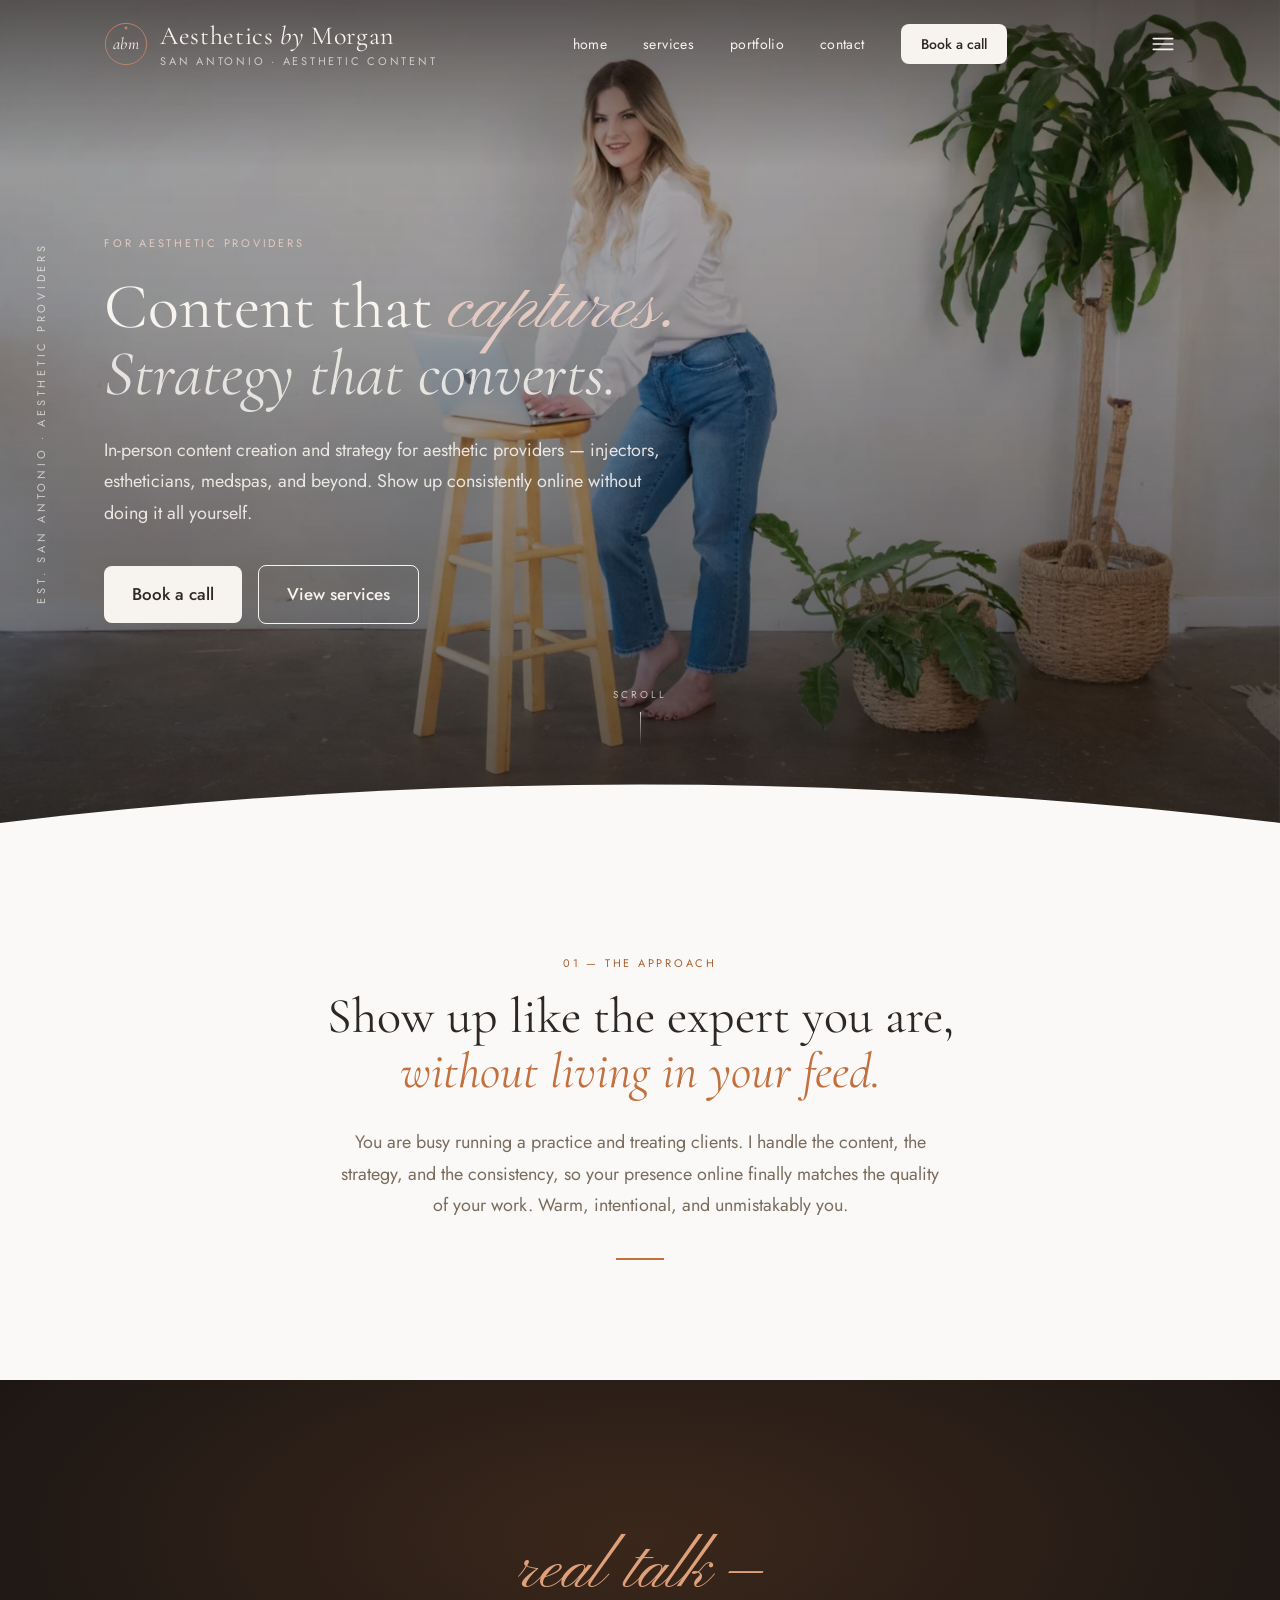
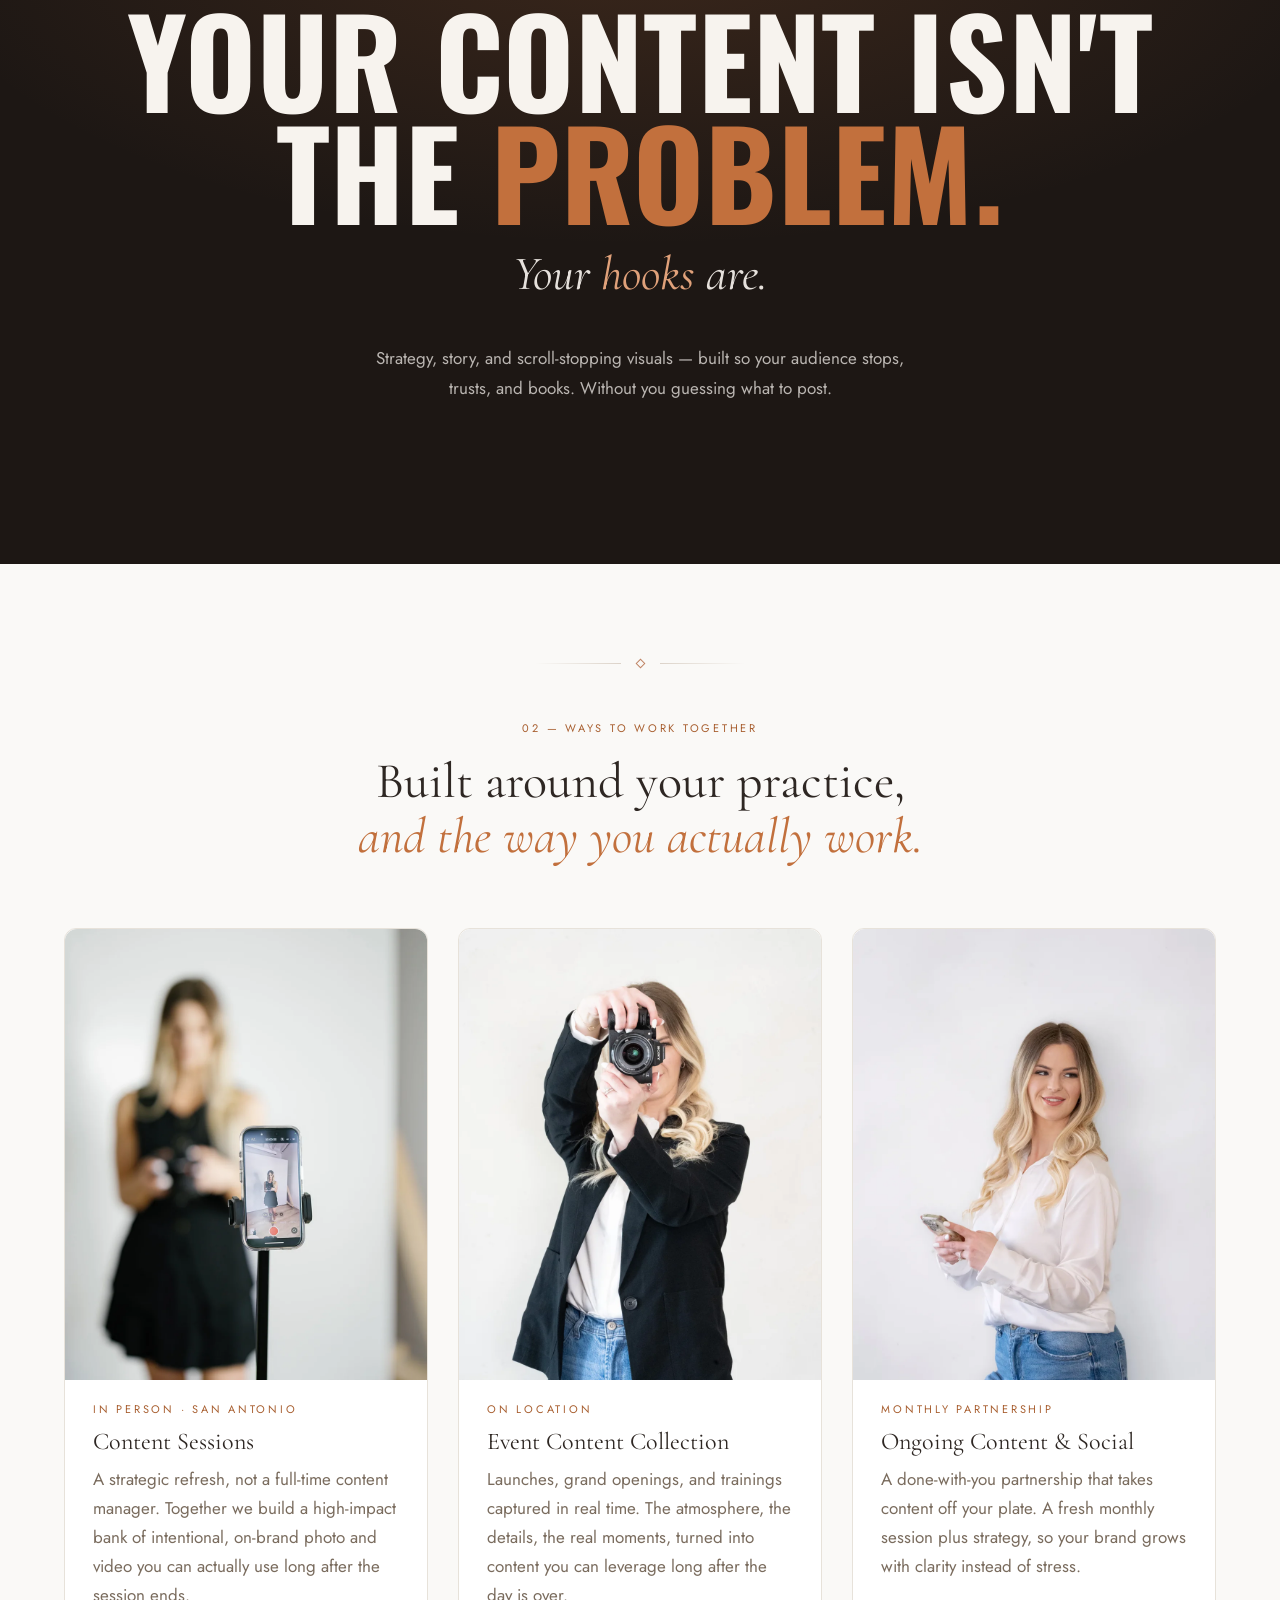
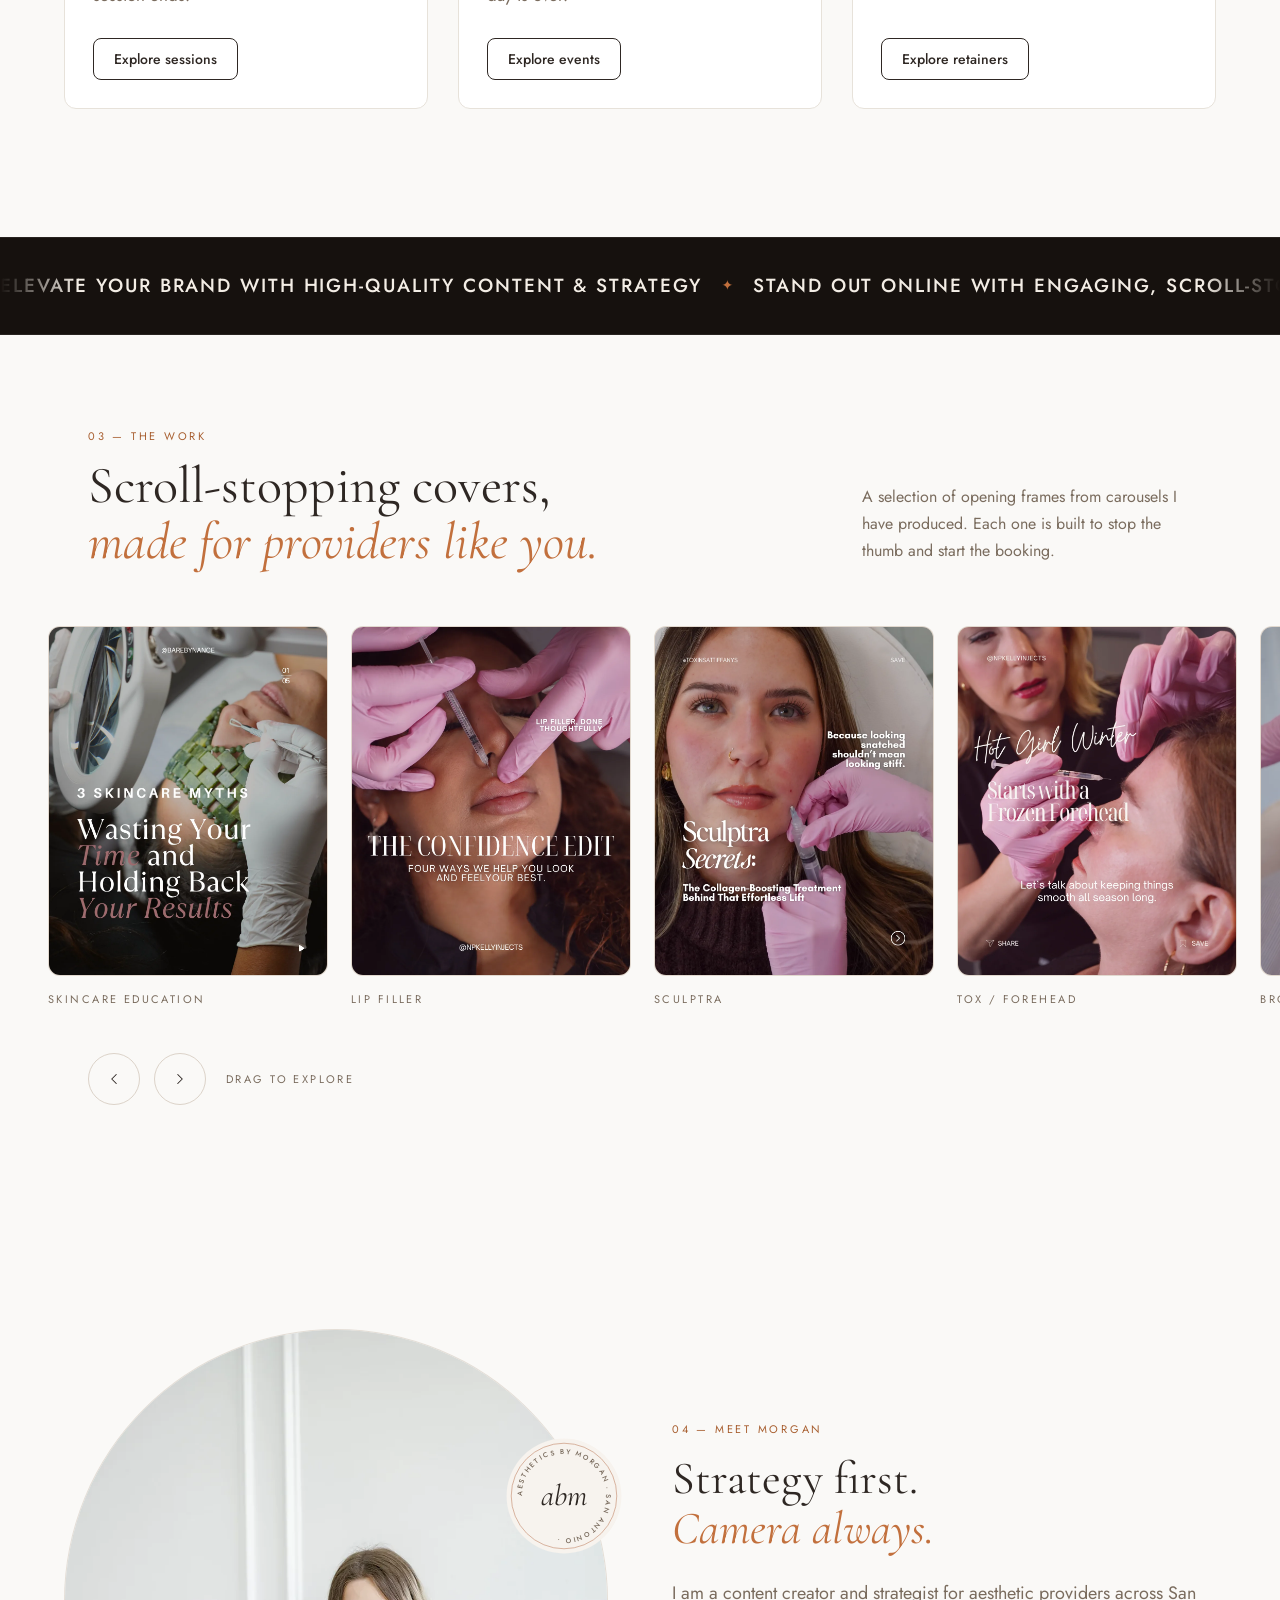
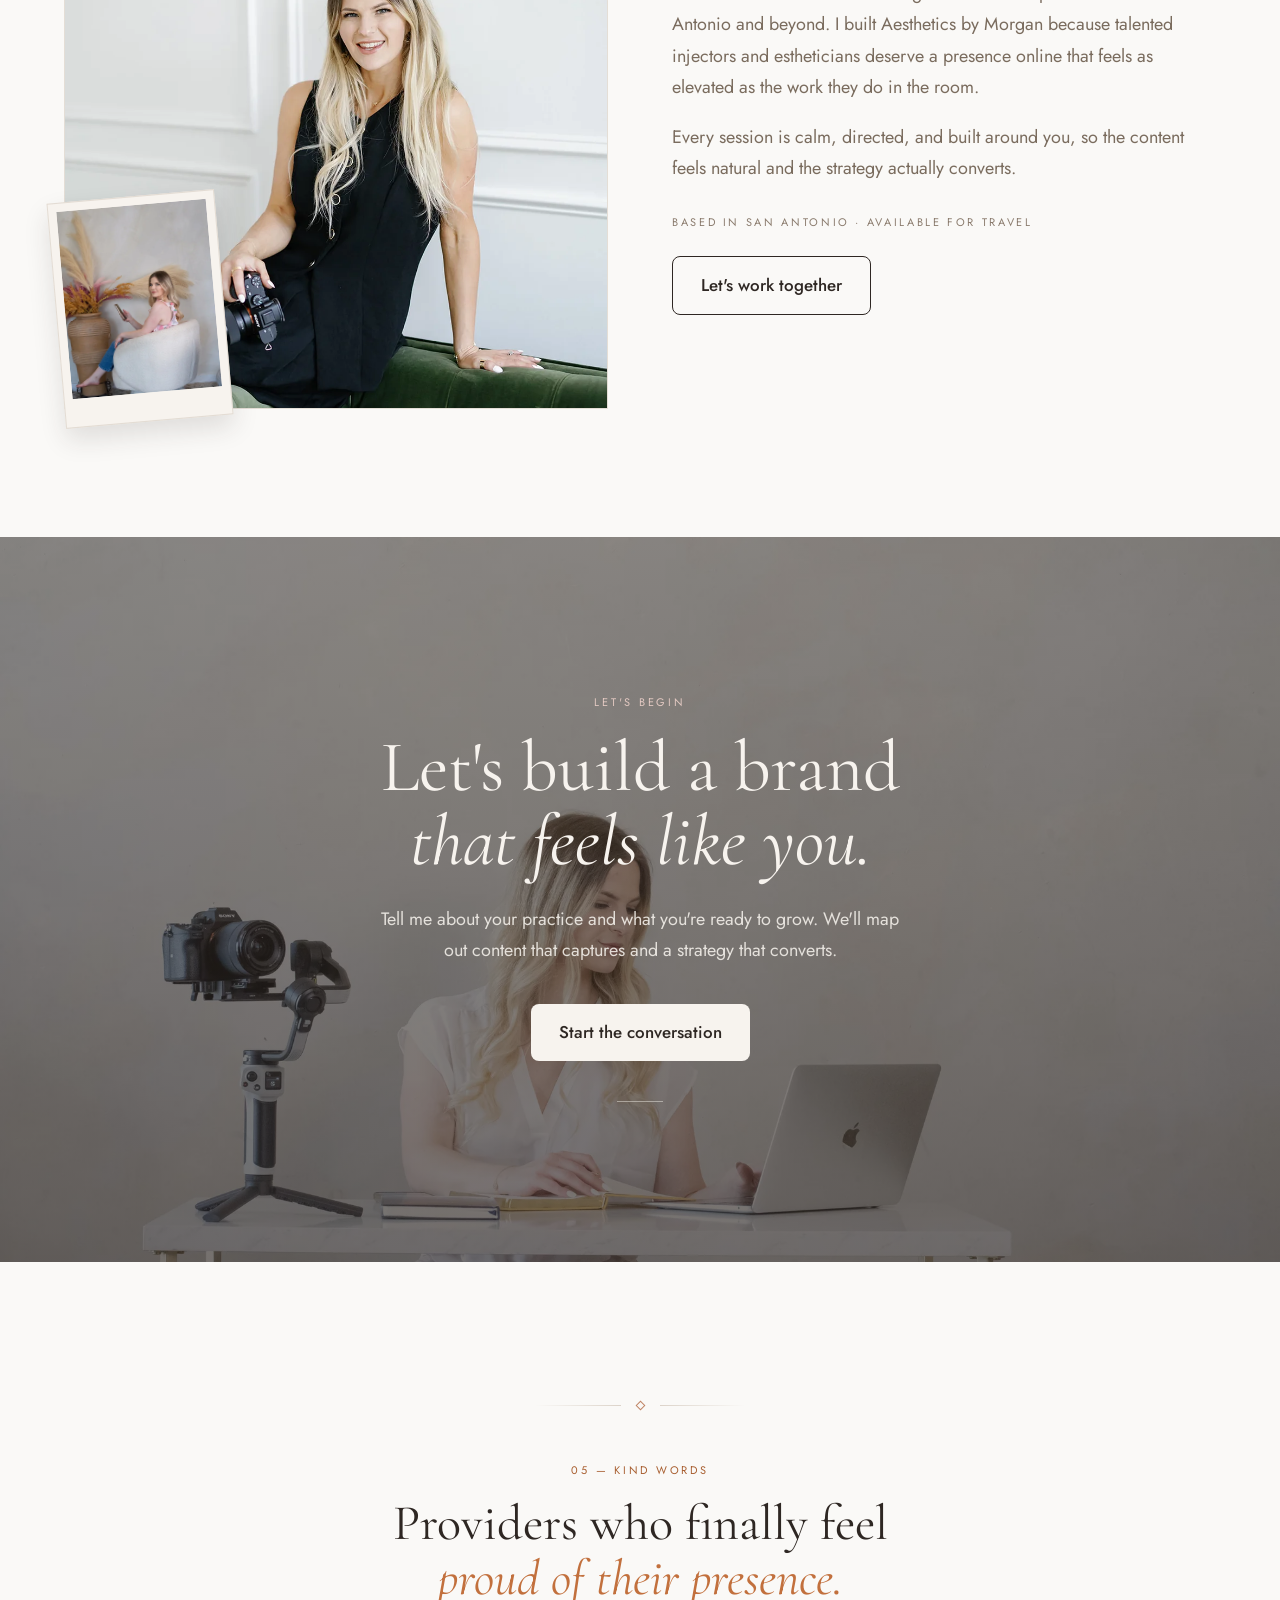
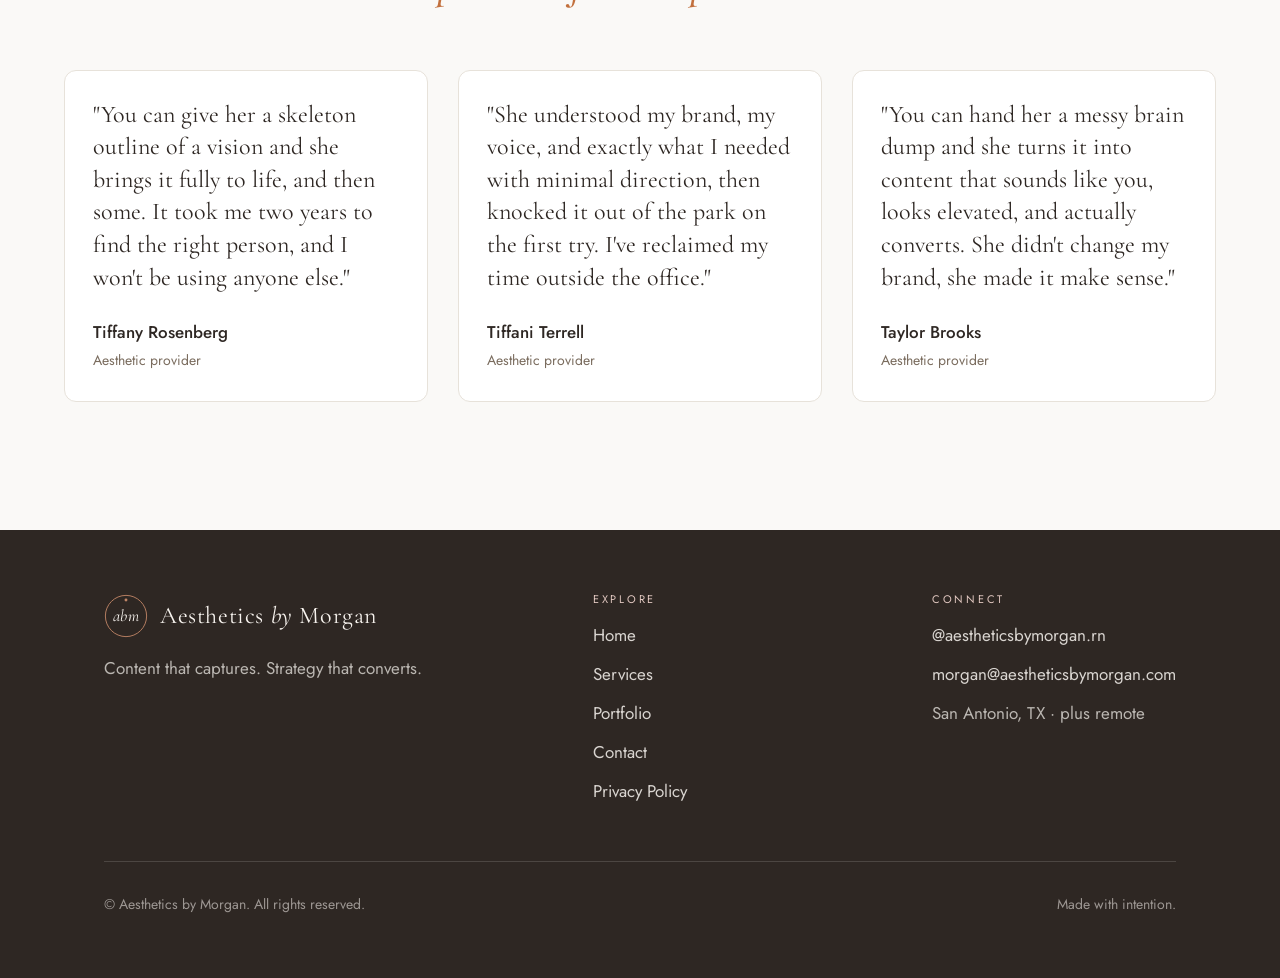
==== project/index.html @ 0361c9b7 "Marquee: faster (20s), legible uppercase Jost, smaller" ====
<!DOCTYPE html>
<html lang="en">
<head>
  <meta charset="utf-8">
  <meta name="viewport" content="width=device-width, initial-scale=1">
  <title>Aesthetics by Morgan · Content &amp; Strategy for Aesthetic Providers</title>
  <meta name="description" content="In-person content creation and strategy for aesthetic providers in San Antonio. Injectors, estheticians, and medspas — show up consistently without doing it all yourself.">
  <link rel="preconnect" href="https://fonts.googleapis.com">
  <link rel="preconnect" href="https://fonts.gstatic.com" crossorigin>
  <link rel="stylesheet" href="abm/aesthetics-by-morgan.css">
  <link href="https://fonts.googleapis.com/css2?family=Oswald:wght@500;600;700&family=Pinyon+Script&display=swap" rel="stylesheet">
  <style>
    html { scroll-behavior: smooth; }
    body { margin: 0; }
    :root { --abm-rust: #c2703d; }

    /* Expressive type — drawn from Morgan's content */
    .font-script { font-family: 'Pinyon Script', cursive; font-weight: 400; line-height: .9; }
    .font-impact { font-family: 'Oswald', system-ui, sans-serif; font-weight: 700; text-transform: uppercase; letter-spacing: .005em; }
    .mq { font-family:'Jost',system-ui,sans-serif; font-weight:500; text-transform:uppercase; letter-spacing:.1em; font-size:clamp(13px,1.55vw,19px); color:#f3ede5; white-space:nowrap; }
    .mq-sep { color:#c2703d; font-size:clamp(10px,1.1vw,14px); }
    .abm-marquee-track { animation-duration: 20s !important; }   /* faster (was 45s) */


    /* Navbar */
    #abm-nav { position: fixed; top: 0; left: 0; right: 0; z-index: 50; transition: background-color .25s ease, border-color .25s ease; }
    #abm-nav.nav-transparent { background: transparent; border-bottom: 1px solid transparent; }
    #abm-nav.nav-transparent .nav-link { color: #f7f3ee; }
    #abm-nav.nav-transparent .nav-subtitle { color: rgba(247,243,238,.7); }
    #abm-nav.nav-solid { background: #f7f3ee; border-bottom: 1px solid rgba(220,211,201,.7); }
    #abm-nav.nav-solid .nav-link { color: #2e2723; }
    #abm-nav.nav-solid .nav-subtitle { color: #8a7b6d; }
    .abm-btn-primary, .abm-btn-secondary { white-space: nowrap; }

    /* Parallax */
    #hero-bg-wrap { position: absolute; inset: 0; overflow: hidden; }
    #hero-bg { position: absolute; inset: -15% 0; width: 100%; height: 130%; object-fit: cover; will-change: transform; }

    /* Scroll reveal */
    .abm-reveal { opacity: 0; transform: translateY(28px); transition: opacity .7s ease, transform .7s ease; }
    .abm-reveal.in-view { opacity: 1; transform: none; }
    .abm-reveal[data-delay="1"] { transition-delay: .12s; }
    .abm-reveal[data-delay="2"] { transition-delay: .24s; }

    /* Ornament divider */
    .abm-ornament { display: flex; align-items: center; justify-content: center; gap: 16px; margin: 0 auto clamp(40px,5vw,56px); max-width: 210px; }
    .abm-ornament .line { height: 1px; flex: 1; }
    .abm-ornament .l1 { background: linear-gradient(90deg, transparent, #dcd3c9); }
    .abm-ornament .l2 { background: linear-gradient(90deg, #dcd3c9, transparent); }
    .abm-ornament .dot { width: 7px; height: 7px; transform: rotate(45deg); border: 1px solid #c08566; flex: none; }

    /* Seal spin */
    @keyframes abmSpin { to { transform: rotate(360deg); } }
    .abm-seal-spin { transform-origin: 50% 50%; animation: abmSpin 38s linear infinite; }

    /* Slider */
    .abm-slider { scrollbar-width: none; -ms-overflow-style: none; }
    .abm-slider::-webkit-scrollbar { display: none; }

    /* Side label */
    .abm-hero-sidelabel { display: none; }
    @media (min-width: 1024px) { .abm-hero-sidelabel { display: block; } }

    /* Slider button hover */
    .slider-btn:hover { background: #c08566 !important; border-color: #c08566 !important; color: #f7f3ee !important; }

    /* Hero secondary button ivory override */
    .btn-ivory { border-color: #f7f3ee !important; color: #f7f3ee !important; }
    .btn-ivory:hover { background-color: #f7f3ee !important; color: #2e2723 !important; }

    @media (prefers-reduced-motion: reduce) {
      html { scroll-behavior: auto; }
      .abm-seal-spin { animation: none; }
      .abm-reveal { opacity: 1; transform: none; transition: none; }
      #hero-bg { inset: 0; height: 100%; }
    }

    /* Mixed bold theme */
    .abm-eyebrow{ color:#a85f30; }                /* AA 4.6:1 on bright */
    #top .abm-eyebrow{ color:#e3c9c2; }           /* hero photo */
    footer .abm-eyebrow{ color:#e3c9c2; }         /* dark footer */
    .abm-btn-primary{ background:#2e2723 !important; color:#f7f3ee !important; }   /* espresso */
    .abm-btn-primary:hover{ background:#16110e !important; }
    /* cream button on dark backgrounds so it stays visible */
    #top .abm-btn-primary, .cta-dark .abm-btn-primary, #abm-nav.nav-transparent .abm-btn-primary{ background:#f7f3ee !important; color:#2e2723 !important; }
    #top .abm-btn-primary:hover, .cta-dark .abm-btn-primary:hover, #abm-nav.nav-transparent .abm-btn-primary:hover{ background:#e3c9c2 !important; color:#2e2723 !important; }
    .abm-card-ivory{ background:#ffffff !important; border-color:#e7e2da !important; }
    .abm-card{ background:#ffffff !important; border-color:#e7e2da !important; }
  </style>
</head>
<body>
<div class="abm-root" style="background:#faf9f7;min-height:100vh">

<!-- ============ NAVBAR ============ -->
<header id="abm-nav" class="nav-transparent">
  <nav aria-label="Primary">
    <div class="mx-auto w-full max-w-6xl px-6 md:px-10 flex items-center justify-between py-5">
      <a href="index.html" class="flex items-center gap-3 no-underline leading-none" aria-label="Aesthetics by Morgan, home">
        <svg viewBox="0 0 48 48" class="h-11 w-11 flex-none nav-link" aria-hidden="true">
          <circle cx="24" cy="24" r="22.5" fill="none" stroke="#C08566" stroke-width="1"/>
          <circle cx="24" cy="6.5" r="1.6" fill="#C08566"/>
          <text x="24" y="24" text-anchor="middle" dominant-baseline="central" font-family="'Cormorant Garamond', Georgia, serif" font-style="italic" font-size="18" letter-spacing="0.5" fill="currentColor">abm</text>
        </svg>
        <span class="block">
          <span class="block font-display md:text-[1.625rem] text-2xl tracking-wide nav-link" style="white-space:nowrap">Aesthetics <em>by</em> Morgan</span>
          <span class="block abm-eyebrow mt-1 nav-subtitle">San Antonio · aesthetic content</span>
        </span>
      </a>
      <div class="hidden md:flex items-center gap-9">
        <a href="index.html" class="font-body text-sm tracking-wide no-underline transition-colors hover:text-clay nav-link">home</a>
        <a href="services.html" class="font-body text-sm tracking-wide no-underline transition-colors hover:text-clay nav-link">services</a>
        <a href="#portfolio" class="font-body text-sm tracking-wide no-underline transition-colors hover:text-clay nav-link">portfolio</a>
        <a href="contact.html" class="font-body text-sm tracking-wide no-underline transition-colors hover:text-clay nav-link">contact</a>
        <a href="contact.html" class="abm-btn-primary !py-2.5 !px-5 text-sm">Book a call</a>
      </div>
      <button id="nav-toggle" type="button" class="md:hidden p-2 -mr-2 nav-link" aria-label="Open menu" aria-expanded="false" style="background:transparent;border:none;cursor:pointer;display:flex;align-items:center">
        <svg id="icon-ham" width="26" height="26" viewBox="0 0 24 24" fill="none" stroke="currentColor" stroke-width="1.5" stroke-linecap="round" aria-hidden="true">
          <line x1="3" y1="7" x2="21" y2="7"/><line x1="3" y1="12" x2="21" y2="12"/><line x1="3" y1="17" x2="21" y2="17"/>
        </svg>
        <svg id="icon-x" class="hidden" width="26" height="26" viewBox="0 0 24 24" fill="none" stroke="currentColor" stroke-width="1.5" stroke-linecap="round" aria-hidden="true">
          <line x1="5" y1="5" x2="19" y2="19"/><line x1="19" y1="5" x2="5" y2="19"/>
        </svg>
      </button>
    </div>
    <div id="nav-mobile" class="md:hidden hidden" style="background:#f7f3ee;border-top:1px solid rgba(220,211,201,.7)">
      <div class="mx-auto w-full max-w-6xl px-6 flex flex-col py-4">
        <a href="index.html" class="font-body text-sm py-3 text-espresso no-underline">home</a>
        <a href="services.html" class="font-body text-sm py-3 text-espresso no-underline">services</a>
        <a href="#portfolio" class="font-body text-sm py-3 text-espresso no-underline" onclick="document.getElementById('nav-mobile').classList.add('hidden')">portfolio</a>
        <a href="contact.html" class="font-body text-sm py-3 text-espresso no-underline">contact</a>
        <a href="contact.html" class="abm-btn-primary mt-2">Book a call</a>
      </div>
    </div>
  </nav>
</header>

<main>
<!-- ============ HERO ============ -->
<section id="top" class="relative flex items-center" style="min-height:94svh;overflow:hidden">
  <div id="hero-bg-wrap">
    <img id="hero-bg" src="images/portrait-3.webp" alt="Morgan editing content at a bright studio desk" />
  </div>
  <div style="position:absolute;inset:0;background:linear-gradient(180deg,rgba(20,15,12,.30) 0%,rgba(20,15,12,.40) 40%,rgba(20,15,12,.70) 100%)" aria-hidden="true"></div>
  <div style="position:absolute;top:0;left:0;right:0;height:170px;background:linear-gradient(180deg,rgba(20,15,12,.55),transparent);pointer-events:none" aria-hidden="true"></div>
  <div class="abm-hero-sidelabel" aria-hidden="true" style="position:absolute;left:clamp(14px,2.6vw,32px);top:50%;transform:translateY(-50%) rotate(180deg);writing-mode:vertical-rl;font-family:'Jost',sans-serif;font-size:11px;letter-spacing:.34em;text-transform:uppercase;color:rgba(247,243,238,.7);z-index:20">Est. San Antonio · Aesthetic Providers</div>
  <div aria-hidden="true" style="position:absolute;bottom:100px;left:50%;transform:translateX(-50%);display:flex;flex-direction:column;align-items:center;gap:9px;z-index:20">
    <span style="font-family:'Jost',sans-serif;font-size:10px;letter-spacing:.3em;text-transform:uppercase;color:rgba(247,243,238,.72)">Scroll</span>
    <span style="width:1px;height:34px;background:linear-gradient(rgba(247,243,238,.75),rgba(247,243,238,0))"></span>
  </div>
  <div class="relative z-10 mx-auto w-full max-w-6xl px-6 md:px-10 pt-28 pb-24">
    <p class="abm-eyebrow text-blush mb-6">For aesthetic providers</p>
    <h1 class="leading-[1.02]">
      <span class="block text-5xl sm:text-6xl md:text-hero font-display font-normal text-ivory">Content that <span class="font-script" style="font-size:1.18em;color:#e3c9c2;line-height:.8">captures.</span></span>
      <span class="block text-5xl sm:text-6xl md:text-hero font-display italic text-ivory/85">Strategy that converts.</span>
    </h1>
    <p class="mt-7 max-w-xl text-ivory/90" style="font-size:18px;line-height:1.75">In-person content creation and strategy for aesthetic providers — injectors, estheticians, medspas, and beyond. Show up consistently online without doing it all yourself.</p>
    <div class="mt-9 flex flex-wrap items-center gap-4">
      <a href="contact.html" class="abm-btn-primary">Book a call</a>
      <a href="services.html" class="abm-btn-secondary btn-ivory">View services</a>
    </div>
  </div>
  <!-- Hero base: single signature curve -->
  <div aria-hidden="true" style="position:absolute;bottom:-1px;left:0;right:0;z-index:15;line-height:0">
    <svg viewBox="0 0 1440 90" preserveAspectRatio="none" style="width:100%;height:clamp(48px,6vw,90px);display:block">
      <path d="M0,90 L0,62 C480,2 960,2 1440,62 L1440,90 Z" fill="#faf9f7"/>
    </svg>
  </div>
</section>

<!-- ============ POSITIONING ============ -->
<section style="background:#faf9f7;padding:clamp(56px,9vw,112px) clamp(24px,5vw,40px) clamp(64px,10vw,120px)">
  <div style="max-width:760px;margin:0 auto;text-align:center">
    <p class="abm-eyebrow abm-reveal" style="margin:0 0 20px">01 — The approach</p>
    <h2 class="abm-reveal" data-delay="1" style="font-weight:400;font-size:clamp(34px,4.4vw,50px);line-height:1.1;margin:0">
      Show up like the expert you are,<span class="block italic" style="color:#c2703d">without living in your feed.</span>
    </h2>
    <p class="abm-reveal" data-delay="2" style="margin:28px auto 0;max-width:600px;font-size:18px;line-height:1.75;color:#7a6c5e">You are busy running a practice and treating clients. I handle the content, the strategy, and the consistency, so your presence online finally matches the quality of your work. Warm, intentional, and unmistakably you.</p>
    <div class="abm-reveal" data-delay="2" style="width:48px;height:2px;background:#c2703d;margin:36px auto 0"></div>
  </div>
</section>

<!-- ============ STATEMENT BAND ============ -->
<section style="background:#1d1714;color:#f7f3ee;padding:clamp(84px,13vw,160px) clamp(24px,5vw,40px);text-align:center;position:relative;overflow:hidden">
  <div aria-hidden="true" style="position:absolute;top:-25%;left:50%;transform:translateX(-50%);width:130%;height:90%;background:radial-gradient(ellipse at center,rgba(194,112,61,.18),transparent 62%);pointer-events:none"></div>
  <div style="position:relative;max-width:1040px;margin:0 auto">
    <p class="font-script abm-reveal" style="font-size:clamp(38px,6vw,68px);color:#e0a17a;margin:0 0 2px">real talk —</p>
    <h2 class="font-impact abm-reveal" data-delay="1" style="font-size:clamp(46px,9.5vw,124px);line-height:.92;margin:0;color:#f7f3ee">Your content isn't<br>the <span style="color:var(--abm-rust)">problem.</span></h2>
    <p class="abm-reveal" data-delay="1" style="font-family:'Cormorant Garamond',Georgia,serif;font-style:italic;font-size:clamp(28px,4.2vw,48px);color:rgba(247,243,238,.92);margin:8px 0 0">Your <span style="color:#e0a17a">hooks</span> are.</p>
    <p class="abm-reveal" data-delay="2" style="max-width:560px;margin:28px auto 0;font-family:'Jost',sans-serif;font-size:17px;line-height:1.75;color:rgba(247,243,238,.72)">Strategy, story, and scroll-stopping visuals — built so your audience stops, trusts, and books. Without you guessing what to post.</p>
  </div>
</section>

<!-- ============ SERVICES ============ -->
<section id="services" style="background:#faf9f7;padding:clamp(48px,8vw,96px) clamp(24px,5vw,40px) clamp(72px,11vw,128px)">
  <div style="max-width:1152px;margin:0 auto">
    <div style="max-width:640px;margin:0 auto clamp(40px,6vw,64px);text-align:center">
      <div class="abm-ornament abm-reveal" aria-hidden="true"><span class="line l1"></span><span class="dot"></span><span class="line l2"></span></div>
      <p class="abm-eyebrow abm-reveal" style="margin:0 0 20px">02 — Ways to work together</p>
      <h2 class="abm-reveal" data-delay="1" style="font-weight:400;font-size:clamp(34px,4.4vw,50px);line-height:1.1;margin:0">
        Built around your practice,<span class="block italic" style="color:#c2703d">and the way you actually work.</span>
      </h2>
    </div>
    <div style="display:grid;grid-template-columns:repeat(auto-fit,minmax(280px,1fr));gap:clamp(20px,2.4vw,32px);align-items:stretch">
      <div class="abm-card-ivory abm-lift abm-reveal flex flex-col">
        <div class="abm-media-frame relative -mx-7 -mt-7 mb-6 aspect-[4/5] overflow-hidden rounded-t-card">
          <img class="abm-media absolute inset-0 h-full w-full object-cover" src="images/home-content-session.webp" alt="A phone on a tripod filming a content session" />
        </div>
        <p class="abm-eyebrow mb-3">In person · San Antonio</p>
        <h3 class="text-h3 mb-2">Content Sessions</h3>
        <p class="text-taupe-ink grow">A strategic refresh, not a full-time content manager. Together we build a high-impact bank of intentional, on-brand photo and video you can actually use long after the session ends.</p>
        <a href="services.html" class="abm-btn-secondary mt-7 self-start text-sm !py-2.5 !px-5">Explore sessions</a>
      </div>
      <div class="abm-card-ivory abm-lift abm-reveal flex flex-col" data-delay="1">
        <div class="abm-media-frame relative -mx-7 -mt-7 mb-6 aspect-[4/5] overflow-hidden rounded-t-card">
          <img class="abm-media absolute inset-0 h-full w-full object-cover" src="images/home-event-collection.webp" alt="Morgan photographing with a camera at an event" />
        </div>
        <p class="abm-eyebrow mb-3">On location</p>
        <h3 class="text-h3 mb-2">Event Content Collection</h3>
        <p class="text-taupe-ink grow">Launches, grand openings, and trainings captured in real time. The atmosphere, the details, the real moments, turned into content you can leverage long after the day is over.</p>
        <a href="services.html" class="abm-btn-secondary mt-7 self-start text-sm !py-2.5 !px-5">Explore events</a>
      </div>
      <div class="abm-card-ivory abm-lift abm-reveal flex flex-col" data-delay="2">
        <div class="abm-media-frame relative -mx-7 -mt-7 mb-6 aspect-[4/5] overflow-hidden rounded-t-card">
          <img class="abm-media absolute inset-0 h-full w-full object-cover" src="images/home-ongoing-support.webp" alt="Morgan smiling while holding a phone" />
        </div>
        <p class="abm-eyebrow mb-3">Monthly partnership</p>
        <h3 class="text-h3 mb-2">Ongoing Content &amp; Social</h3>
        <p class="text-taupe-ink grow">A done-with-you partnership that takes content off your plate. A fresh monthly session plus strategy, so your brand grows with clarity instead of stress.</p>
        <a href="services.html" class="abm-btn-secondary mt-7 self-start text-sm !py-2.5 !px-5">Explore retainers</a>
      </div>
    </div>
  </div>
</section>

<!-- ============ MARQUEE ============ -->
<div style="background:#16110e;border-top:1px solid rgba(247,243,238,.08);border-bottom:1px solid rgba(247,243,238,.08);padding:clamp(20px,3vw,32px) 0">
  <div class="abm-marquee">
    <div class="abm-marquee-track" style="align-items:center">
      <span class="mq">Elevate Your Brand with High-Quality Content &amp; Strategy</span><span class="mq-sep">&#10022;</span><span class="mq">Stand Out Online with Engaging, Scroll-Stopping Content</span><span class="mq-sep">&#10022;</span><span class="mq">Your Business, Your Story &mdash; Let&rsquo;s Capture It Right</span><span class="mq-sep">&#10022;</span><span class="mq" aria-hidden="true">Elevate Your Brand with High-Quality Content &amp; Strategy</span><span class="mq-sep" aria-hidden="true">&#10022;</span><span class="mq" aria-hidden="true">Stand Out Online with Engaging, Scroll-Stopping Content</span><span class="mq-sep" aria-hidden="true">&#10022;</span><span class="mq" aria-hidden="true">Your Business, Your Story &mdash; Let&rsquo;s Capture It Right</span><span class="mq-sep" aria-hidden="true">&#10022;</span>
    </div>
  </div>
</div>

<!-- ============ PORTFOLIO — COVER SLIDER ============ -->
<section id="portfolio" style="background:#faf9f7;padding:clamp(48px,8vw,96px) 0 clamp(72px,11vw,128px);overflow:hidden">
  <div style="max-width:1200px;margin:0 auto clamp(32px,4.5vw,52px);padding:0 clamp(24px,5vw,48px);display:flex;align-items:flex-end;justify-content:space-between;gap:28px;flex-wrap:wrap">
    <div style="max-width:680px">
      <p class="abm-eyebrow abm-reveal" style="margin:0 0 16px">03 — The work</p>
      <h2 class="abm-reveal" data-delay="1" style="font-weight:400;font-size:clamp(34px,4.6vw,52px);line-height:1.08;margin:0">
        Scroll-stopping covers,<br><span class="italic" style="color:#c2703d">made for providers like you.</span>
      </h2>
    </div>
    <p class="abm-reveal" data-delay="2" style="margin:0 0 6px;max-width:330px;font-size:16px;line-height:1.7;color:#7a6c5e">A selection of opening frames from carousels I have produced. Each one is built to stop the thumb and start the booking.</p>
  </div>
  <div id="cover-track" class="abm-slider" style="display:flex;gap:clamp(16px,1.8vw,24px);overflow-x:auto;scroll-snap-type:x mandatory;scroll-padding-left:clamp(24px,5vw,48px);padding:4px clamp(24px,5vw,48px)">
    <figure style="flex:0 0 auto;width:clamp(224px,23vw,280px);margin:0;scroll-snap-align:start">
      <div style="position:relative;aspect-ratio:4/5;border-radius:12px;overflow:hidden;border:1px solid rgba(220,211,201,.7);background:#efe6dc">
        <img src="covers/skincare-myths.webp" alt="Skincare myths carousel cover" loading="lazy" style="position:absolute;inset:0;width:100%;height:100%;object-fit:cover" />
      </div>
      <figcaption style="margin-top:14px;font-family:'Jost',sans-serif;font-size:11px;letter-spacing:.22em;text-transform:uppercase;color:#7a6c5e">Skincare Education</figcaption>
    </figure>
    <figure style="flex:0 0 auto;width:clamp(224px,23vw,280px);margin:0;scroll-snap-align:start">
      <div style="position:relative;aspect-ratio:4/5;border-radius:12px;overflow:hidden;border:1px solid rgba(220,211,201,.7);background:#efe6dc">
        <img src="covers/lip-filler.webp" alt="Lip filler carousel cover" loading="lazy" style="position:absolute;inset:0;width:100%;height:100%;object-fit:cover" />
      </div>
      <figcaption style="margin-top:14px;font-family:'Jost',sans-serif;font-size:11px;letter-spacing:.22em;text-transform:uppercase;color:#7a6c5e">Lip Filler</figcaption>
    </figure>
    <figure style="flex:0 0 auto;width:clamp(224px,23vw,280px);margin:0;scroll-snap-align:start">
      <div style="position:relative;aspect-ratio:4/5;border-radius:12px;overflow:hidden;border:1px solid rgba(220,211,201,.7);background:#efe6dc">
        <img src="covers/sculptra-secrets.webp" alt="Sculptra secrets carousel cover" loading="lazy" style="position:absolute;inset:0;width:100%;height:100%;object-fit:cover" />
      </div>
      <figcaption style="margin-top:14px;font-family:'Jost',sans-serif;font-size:11px;letter-spacing:.22em;text-transform:uppercase;color:#7a6c5e">Sculptra</figcaption>
    </figure>
    <figure style="flex:0 0 auto;width:clamp(224px,23vw,280px);margin:0;scroll-snap-align:start">
      <div style="position:relative;aspect-ratio:4/5;border-radius:12px;overflow:hidden;border:1px solid rgba(220,211,201,.7);background:#efe6dc">
        <img src="covers/frozen-forehead.webp" alt="Frozen forehead tox carousel cover" loading="lazy" style="position:absolute;inset:0;width:100%;height:100%;object-fit:cover" />
      </div>
      <figcaption style="margin-top:14px;font-family:'Jost',sans-serif;font-size:11px;letter-spacing:.22em;text-transform:uppercase;color:#7a6c5e">Tox / Forehead</figcaption>
    </figure>
    <figure style="flex:0 0 auto;width:clamp(224px,23vw,280px);margin:0;scroll-snap-align:start">
      <div style="position:relative;aspect-ratio:4/5;border-radius:12px;overflow:hidden;border:1px solid rgba(220,211,201,.7);background:#efe6dc">
        <img src="covers/brow-lift.webp" alt="Brow lift carousel cover" loading="lazy" style="position:absolute;inset:0;width:100%;height:100%;object-fit:cover" />
      </div>
      <figcaption style="margin-top:14px;font-family:'Jost',sans-serif;font-size:11px;letter-spacing:.22em;text-transform:uppercase;color:#7a6c5e">Brow Lift</figcaption>
    </figure>
    <figure style="flex:0 0 auto;width:clamp(224px,23vw,280px);margin:0;scroll-snap-align:start">
      <div style="position:relative;aspect-ratio:4/5;border-radius:12px;overflow:hidden;border:1px solid rgba(220,211,201,.7);background:#efe6dc">
        <img src="covers/hydrafacial.webp" alt="HydraFacial carousel cover" loading="lazy" style="position:absolute;inset:0;width:100%;height:100%;object-fit:cover" />
      </div>
      <figcaption style="margin-top:14px;font-family:'Jost',sans-serif;font-size:11px;letter-spacing:.22em;text-transform:uppercase;color:#7a6c5e">HydraFacial</figcaption>
    </figure>
    <figure style="flex:0 0 auto;width:clamp(224px,23vw,280px);margin:0;scroll-snap-align:start">
      <div style="position:relative;aspect-ratio:4/5;border-radius:12px;overflow:hidden;border:1px solid rgba(220,211,201,.7);background:#efe6dc">
        <img src="covers/behind-the-table.webp" alt="Behind the table carousel cover" loading="lazy" style="position:absolute;inset:0;width:100%;height:100%;object-fit:cover" />
      </div>
      <figcaption style="margin-top:14px;font-family:'Jost',sans-serif;font-size:11px;letter-spacing:.22em;text-transform:uppercase;color:#7a6c5e">Behind the Table</figcaption>
    </figure>
    <figure style="flex:0 0 auto;width:clamp(224px,23vw,280px);margin:0;scroll-snap-align:start">
      <div style="position:relative;aspect-ratio:4/5;border-radius:12px;overflow:hidden;border:1px solid rgba(220,211,201,.7);background:#efe6dc">
        <img src="covers/intimate-brightening.webp" alt="Intimate brightening carousel cover" loading="lazy" style="position:absolute;inset:0;width:100%;height:100%;object-fit:cover" />
      </div>
      <figcaption style="margin-top:14px;font-family:'Jost',sans-serif;font-size:11px;letter-spacing:.22em;text-transform:uppercase;color:#7a6c5e">Intimate Brightening</figcaption>
    </figure>
    <figure style="flex:0 0 auto;width:clamp(224px,23vw,280px);margin:0;scroll-snap-align:start">
      <div style="position:relative;aspect-ratio:4/5;border-radius:12px;overflow:hidden;border:1px solid rgba(220,211,201,.7);background:#efe6dc">
        <img src="covers/microneedling.webp" alt="Microneedling carousel cover" loading="lazy" style="position:absolute;inset:0;width:100%;height:100%;object-fit:cover" />
      </div>
      <figcaption style="margin-top:14px;font-family:'Jost',sans-serif;font-size:11px;letter-spacing:.22em;text-transform:uppercase;color:#7a6c5e">Microneedling</figcaption>
    </figure>
    <figure style="flex:0 0 auto;width:clamp(224px,23vw,280px);margin:0;scroll-snap-align:start">
      <div style="position:relative;aspect-ratio:4/5;border-radius:12px;overflow:hidden;border:1px solid rgba(220,211,201,.7);background:#efe6dc">
        <img src="covers/nad.webp" alt="NAD+ therapy carousel cover" loading="lazy" style="position:absolute;inset:0;width:100%;height:100%;object-fit:cover" />
      </div>
      <figcaption style="margin-top:14px;font-family:'Jost',sans-serif;font-size:11px;letter-spacing:.22em;text-transform:uppercase;color:#7a6c5e">NAD+ Therapy</figcaption>
    </figure>
    <figure style="flex:0 0 auto;width:clamp(224px,23vw,280px);margin:0;scroll-snap-align:start">
      <div style="position:relative;aspect-ratio:4/5;border-radius:12px;overflow:hidden;border:1px solid rgba(220,211,201,.7);background:#efe6dc">
        <img src="covers/facial-balancing.webp" alt="Facial balancing carousel cover" loading="lazy" style="position:absolute;inset:0;width:100%;height:100%;object-fit:cover" />
      </div>
      <figcaption style="margin-top:14px;font-family:'Jost',sans-serif;font-size:11px;letter-spacing:.22em;text-transform:uppercase;color:#7a6c5e">Facial Balancing</figcaption>
    </figure>
    <figure style="flex:0 0 auto;width:clamp(224px,23vw,280px);margin:0;scroll-snap-align:start">
      <div style="position:relative;aspect-ratio:4/5;border-radius:12px;overflow:hidden;border:1px solid rgba(220,211,201,.7);background:#efe6dc">
        <img src="covers/spray-tanning.webp" alt="Spray tanning carousel cover" loading="lazy" style="position:absolute;inset:0;width:100%;height:100%;object-fit:cover" />
      </div>
      <figcaption style="margin-top:14px;font-family:'Jost',sans-serif;font-size:11px;letter-spacing:.22em;text-transform:uppercase;color:#7a6c5e">Spray Tan</figcaption>
    </figure>
    <figure style="flex:0 0 auto;width:clamp(224px,23vw,280px);margin:0;scroll-snap-align:start">
      <div style="position:relative;aspect-ratio:4/5;border-radius:12px;overflow:hidden;border:1px solid rgba(220,211,201,.7);background:#efe6dc">
        <img src="covers/aesthetic-wellness.webp" alt="Aesthetic wellness carousel cover" loading="lazy" style="position:absolute;inset:0;width:100%;height:100%;object-fit:cover" />
      </div>
      <figcaption style="margin-top:14px;font-family:'Jost',sans-serif;font-size:11px;letter-spacing:.22em;text-transform:uppercase;color:#7a6c5e">Aesthetic Wellness</figcaption>
    </figure>
    <figure style="flex:0 0 auto;width:clamp(224px,23vw,280px);margin:0;scroll-snap-align:start">
      <div style="position:relative;aspect-ratio:4/5;border-radius:12px;overflow:hidden;border:1px solid rgba(220,211,201,.7);background:#efe6dc">
        <img src="covers/aging-skin.webp" alt="Aging skin carousel cover" loading="lazy" style="position:absolute;inset:0;width:100%;height:100%;object-fit:cover" />
      </div>
      <figcaption style="margin-top:14px;font-family:'Jost',sans-serif;font-size:11px;letter-spacing:.22em;text-transform:uppercase;color:#7a6c5e">Aging Skin</figcaption>
    </figure>
    <figure style="flex:0 0 auto;width:clamp(224px,23vw,280px);margin:0;scroll-snap-align:start">
      <div style="position:relative;aspect-ratio:4/5;border-radius:12px;overflow:hidden;border:1px solid rgba(220,211,201,.7);background:#efe6dc">
        <img src="covers/co2-laser.webp" alt="CO2 laser carousel cover" loading="lazy" style="position:absolute;inset:0;width:100%;height:100%;object-fit:cover" />
      </div>
      <figcaption style="margin-top:14px;font-family:'Jost',sans-serif;font-size:11px;letter-spacing:.22em;text-transform:uppercase;color:#7a6c5e">CO2 Laser</figcaption>
    </figure>
    <figure style="flex:0 0 auto;width:clamp(224px,23vw,280px);margin:0;scroll-snap-align:start">
      <div style="position:relative;aspect-ratio:4/5;border-radius:12px;overflow:hidden;border:1px solid rgba(220,211,201,.7);background:#efe6dc">
        <img src="covers/chin-tox.webp" alt="Chin tox carousel cover" loading="lazy" style="position:absolute;inset:0;width:100%;height:100%;object-fit:cover" />
      </div>
      <figcaption style="margin-top:14px;font-family:'Jost',sans-serif;font-size:11px;letter-spacing:.22em;text-transform:uppercase;color:#7a6c5e">Chin Tox</figcaption>
    </figure>
    <figure style="flex:0 0 auto;width:clamp(224px,23vw,280px);margin:0;scroll-snap-align:start">
      <div style="position:relative;aspect-ratio:4/5;border-radius:12px;overflow:hidden;border:1px solid rgba(220,211,201,.7);background:#efe6dc">
        <img src="covers/face-reality.webp" alt="Face Reality carousel cover" loading="lazy" style="position:absolute;inset:0;width:100%;height:100%;object-fit:cover" />
      </div>
      <figcaption style="margin-top:14px;font-family:'Jost',sans-serif;font-size:11px;letter-spacing:.22em;text-transform:uppercase;color:#7a6c5e">Face Reality</figcaption>
    </figure>
    <figure style="flex:0 0 auto;width:clamp(224px,23vw,280px);margin:0;scroll-snap-align:start">
      <div style="position:relative;aspect-ratio:4/5;border-radius:12px;overflow:hidden;border:1px solid rgba(220,211,201,.7);background:#efe6dc">
        <img src="covers/head-to-toe.webp" alt="Head to toe carousel cover" loading="lazy" style="position:absolute;inset:0;width:100%;height:100%;object-fit:cover" />
      </div>
      <figcaption style="margin-top:14px;font-family:'Jost',sans-serif;font-size:11px;letter-spacing:.22em;text-transform:uppercase;color:#7a6c5e">Head to Toe</figcaption>
    </figure>
    <figure style="flex:0 0 auto;width:clamp(224px,23vw,280px);margin:0;scroll-snap-align:start">
      <div style="position:relative;aspect-ratio:4/5;border-radius:12px;overflow:hidden;border:1px solid rgba(220,211,201,.7);background:#efe6dc">
        <img src="covers/iv-hydration.webp" alt="IV hydration carousel cover" loading="lazy" style="position:absolute;inset:0;width:100%;height:100%;object-fit:cover" />
      </div>
      <figcaption style="margin-top:14px;font-family:'Jost',sans-serif;font-size:11px;letter-spacing:.22em;text-transform:uppercase;color:#7a6c5e">IV Hydration</figcaption>
    </figure>
    <figure style="flex:0 0 auto;width:clamp(224px,23vw,280px);margin:0;scroll-snap-align:start">
      <div style="position:relative;aspect-ratio:4/5;border-radius:12px;overflow:hidden;border:1px solid rgba(220,211,201,.7);background:#efe6dc">
        <img src="covers/in-your-30s.webp" alt="In your 30s carousel cover" loading="lazy" style="position:absolute;inset:0;width:100%;height:100%;object-fit:cover" />
      </div>
      <figcaption style="margin-top:14px;font-family:'Jost',sans-serif;font-size:11px;letter-spacing:.22em;text-transform:uppercase;color:#7a6c5e">In Your 30s</figcaption>
    </figure>
    <figure style="flex:0 0 auto;width:clamp(224px,23vw,280px);margin:0;scroll-snap-align:start">
      <div style="position:relative;aspect-ratio:4/5;border-radius:12px;overflow:hidden;border:1px solid rgba(220,211,201,.7);background:#efe6dc">
        <img src="covers/red-light-therapy.webp" alt="Red light therapy carousel cover" loading="lazy" style="position:absolute;inset:0;width:100%;height:100%;object-fit:cover" />
      </div>
      <figcaption style="margin-top:14px;font-family:'Jost',sans-serif;font-size:11px;letter-spacing:.22em;text-transform:uppercase;color:#7a6c5e">Red Light Therapy</figcaption>
    </figure>
    <figure style="flex:0 0 auto;width:clamp(224px,23vw,280px);margin:0;scroll-snap-align:start">
      <div style="position:relative;aspect-ratio:4/5;border-radius:12px;overflow:hidden;border:1px solid rgba(220,211,201,.7);background:#efe6dc">
        <img src="covers/too-far-gone.webp" alt="Too far gone carousel cover" loading="lazy" style="position:absolute;inset:0;width:100%;height:100%;object-fit:cover" />
      </div>
      <figcaption style="margin-top:14px;font-family:'Jost',sans-serif;font-size:11px;letter-spacing:.22em;text-transform:uppercase;color:#7a6c5e">Too Far Gone</figcaption>
    </figure>
    <figure style="flex:0 0 auto;width:clamp(224px,23vw,280px);margin:0;scroll-snap-align:start">
      <div style="position:relative;aspect-ratio:4/5;border-radius:12px;overflow:hidden;border:1px solid rgba(220,211,201,.7);background:#efe6dc">
        <img src="covers/undereye-filler.webp" alt="Undereye filler carousel cover" loading="lazy" style="position:absolute;inset:0;width:100%;height:100%;object-fit:cover" />
      </div>
      <figcaption style="margin-top:14px;font-family:'Jost',sans-serif;font-size:11px;letter-spacing:.22em;text-transform:uppercase;color:#7a6c5e">Undereye Filler</figcaption>
    </figure>
  </div>
  <div style="max-width:1200px;margin:clamp(28px,3.5vw,40px) auto 0;padding:0 clamp(24px,5vw,48px);display:flex;align-items:center;gap:14px">
    <button id="slider-prev" type="button" class="slider-btn" aria-label="Previous covers" style="width:52px;height:52px;border-radius:50%;border:1px solid #dcd3c9;background:transparent;color:#2e2723;cursor:pointer;display:flex;align-items:center;justify-content:center;transition:background-color .2s,border-color .2s,color .2s">
      <svg width="18" height="18" viewBox="0 0 24 24" fill="none" stroke="currentColor" stroke-width="1.4" stroke-linecap="round" stroke-linejoin="round"><polyline points="15 18 9 12 15 6"></polyline></svg>
    </button>
    <button id="slider-next" type="button" class="slider-btn" aria-label="Next covers" style="width:52px;height:52px;border-radius:50%;border:1px solid #dcd3c9;background:transparent;color:#2e2723;cursor:pointer;display:flex;align-items:center;justify-content:center;transition:background-color .2s,border-color .2s,color .2s">
      <svg width="18" height="18" viewBox="0 0 24 24" fill="none" stroke="currentColor" stroke-width="1.4" stroke-linecap="round" stroke-linejoin="round"><polyline points="9 18 15 12 9 6"></polyline></svg>
    </button>
    <span style="margin-left:6px;font-family:'Jost',sans-serif;font-size:11px;letter-spacing:.22em;text-transform:uppercase;color:#7a6c5e">Drag to explore</span>
  </div>
</section>

<!-- ============ WORK WITH MORGAN ============ -->
<section style="background:#faf9f7;padding:clamp(48px,8vw,96px) clamp(24px,5vw,40px) clamp(72px,11vw,128px)">
  <div style="max-width:1152px;margin:0 auto;display:grid;grid-template-columns:repeat(auto-fit,minmax(300px,1fr));gap:clamp(36px,5vw,72px);align-items:center">
    <div class="abm-reveal" style="position:relative">
      <div style="position:relative;aspect-ratio:4/5;border-top-left-radius:9999px;border-top-right-radius:9999px;border-bottom-left-radius:16px;border-bottom-right-radius:16px;overflow:hidden;border:1px solid rgba(220,211,201,.7)">
        <img src="images/work-with-morgan.webp" alt="Morgan, founder of Aesthetics by Morgan, holding a camera" style="position:absolute;inset:0;width:100%;height:100%;object-fit:cover" />
      </div>
      <div aria-hidden="true" style="position:absolute;left:-8px;bottom:-12px;width:38%;max-width:168px;background:#f7f3ee;padding:8px 8px 28px;border:1px solid rgba(220,211,201,.7);box-shadow:0 12px 26px rgba(46,39,35,.13);transform:rotate(-5deg);z-index:3">
        <div style="aspect-ratio:4/5;overflow:hidden;background:#efe6dc">
          <img src="images/portrait-1.webp" alt="" style="width:100%;height:100%;object-fit:cover;display:block" />
        </div>
      </div>
      <div style="position:absolute;right:-14px;top:16%;width:116px;height:116px;z-index:4;display:grid;place-items:center" aria-hidden="true">
        <svg class="abm-seal-spin" viewBox="0 0 200 200" style="position:absolute;inset:0;width:100%;height:100%">
          <circle cx="100" cy="100" r="99" fill="#f7f3ee"/>
          <circle cx="100" cy="100" r="91" fill="none" stroke="#c08566" stroke-width="1"/>
          <defs><path id="sealRing" d="M100,100 m-73,0 a73,73 0 1,1 146,0 a73,73 0 1,1 -146,0"/></defs>
          <text fill="#7a6c5e" font-family="Jost, sans-serif" font-size="12" letter-spacing="3" font-weight="500">
            <textPath href="#sealRing" startOffset="0">AESTHETICS BY MORGAN · SAN ANTONIO · </textPath>
          </text>
        </svg>
        <span style="position:relative;font-family:'Cormorant Garamond',Georgia,serif;font-style:italic;font-size:30px;color:#2e2723;line-height:1">abm</span>
      </div>
    </div>
    <div>
      <p class="abm-eyebrow abm-reveal" style="margin:0 0 18px">04 — Meet Morgan</p>
      <h2 class="abm-reveal" data-delay="1" style="font-weight:400;font-size:clamp(34px,4.4vw,46px);line-height:1.1;margin:0">
        Strategy first.<br><span class="italic" style="color:#c2703d">Camera always.</span>
      </h2>
      <p class="abm-reveal" data-delay="1" style="margin:24px 0 0;font-size:18px;line-height:1.75;color:#7a6c5e">I am a content creator and strategist for aesthetic providers across San Antonio and beyond. I built Aesthetics by Morgan because talented injectors and estheticians deserve a presence online that feels as elevated as the work they do in the room.</p>
      <p class="abm-reveal" data-delay="2" style="margin:18px 0 0;font-size:18px;line-height:1.75;color:#7a6c5e">Every session is calm, directed, and built around you, so the content feels natural and the strategy actually converts.</p>
      <p class="abm-reveal" data-delay="2" style="margin:28px 0 0;font-family:'Jost',sans-serif;font-size:11px;letter-spacing:.24em;text-transform:uppercase;color:#8a7b6d">Based in San Antonio · Available for travel</p>
      <a href="contact.html" class="abm-btn-secondary abm-reveal" data-delay="2" style="margin-top:24px;display:inline-flex">Let's work together</a>
    </div>
  </div>
</section>

<!-- ============ CTA BAND ============ -->
<section class="cta-dark" style="position:relative;overflow:hidden">
  <img src="images/portrait-2.webp" alt="" aria-hidden="true" style="position:absolute;inset:0;width:100%;height:100%;object-fit:cover;object-position:50% 35%" />
  <div aria-hidden="true" style="position:absolute;inset:0;background:linear-gradient(180deg,rgba(46,39,35,.5),rgba(46,39,35,.66))"></div>
  <div style="position:relative;z-index:6;max-width:780px;margin:0 auto;padding:clamp(92px,14vw,160px) clamp(24px,5vw,40px);text-align:center">
    <p class="abm-eyebrow" style="color:#e3c9c2;margin:0 0 22px">Let's begin</p>
    <h2 style="font-weight:400;font-size:clamp(40px,6.4vw,72px);line-height:1.03;margin:0;color:#f7f3ee">
      Let's build a brand<br><span class="italic">that feels like you.</span>
    </h2>
    <p style="margin:26px auto 0;max-width:520px;font-size:18px;line-height:1.7;color:rgba(247,243,238,.86)">Tell me about your practice and what you're ready to grow. We'll map out content that captures and a strategy that converts.</p>
    <a href="contact.html" class="abm-btn-primary" style="margin-top:38px;display:inline-flex">Start the conversation</a>
    <div aria-hidden="true" style="width:46px;height:1px;background:rgba(247,243,238,.45);margin:40px auto 0"></div>
  </div>
</section>

<!-- ============ TESTIMONIALS ============ -->
<section style="background:#faf9f7;padding:clamp(80px,12vw,140px) clamp(24px,5vw,40px) clamp(72px,11vw,128px)">
  <div style="max-width:1152px;margin:0 auto">
    <div style="max-width:640px;margin:0 auto clamp(40px,6vw,64px);text-align:center">
      <div class="abm-ornament abm-reveal" aria-hidden="true"><span class="line l1"></span><span class="dot"></span><span class="line l2"></span></div>
      <p class="abm-eyebrow abm-reveal" style="margin:0 0 20px">05 — Kind words</p>
      <h2 class="abm-reveal" data-delay="1" style="font-weight:400;font-size:clamp(34px,4.4vw,50px);line-height:1.1;margin:0">
        Providers who finally feel<span class="block italic" style="color:#c2703d">proud of their presence.</span>
      </h2>
    </div>
    <div style="display:grid;grid-template-columns:repeat(auto-fit,minmax(280px,1fr));gap:clamp(20px,2.4vw,32px);align-items:start">
      <figure class="abm-card abm-lift abm-reveal" style="display:flex;flex-direction:column;margin:0">
        <p style="font-family:'Cormorant Garamond',Georgia,serif;font-size:24px;line-height:1.36;color:#2e2723;margin:0">"You can give her a skeleton outline of a vision and she brings it fully to life, and then some. It took me two years to find the right person, and I won't be using anyone else."</p>
        <figcaption style="margin-top:24px">
          <p style="font-family:'Jost',sans-serif;font-weight:500;margin:0;color:#2e2723">Tiffany Rosenberg</p>
          <p style="font-family:'Jost',sans-serif;font-size:14px;margin:2px 0 0;color:#7a6c5e">Aesthetic provider</p>
        </figcaption>
      </figure>
      <figure class="abm-card abm-lift abm-reveal" data-delay="1" style="display:flex;flex-direction:column;margin:0">
        <p style="font-family:'Cormorant Garamond',Georgia,serif;font-size:24px;line-height:1.36;color:#2e2723;margin:0">"She understood my brand, my voice, and exactly what I needed with minimal direction, then knocked it out of the park on the first try. I've reclaimed my time outside the office."</p>
        <figcaption style="margin-top:24px">
          <p style="font-family:'Jost',sans-serif;font-weight:500;margin:0;color:#2e2723">Tiffani Terrell</p>
          <p style="font-family:'Jost',sans-serif;font-size:14px;margin:2px 0 0;color:#7a6c5e">Aesthetic provider</p>
        </figcaption>
      </figure>
      <figure class="abm-card abm-lift abm-reveal" data-delay="2" style="display:flex;flex-direction:column;margin:0">
        <p style="font-family:'Cormorant Garamond',Georgia,serif;font-size:24px;line-height:1.36;color:#2e2723;margin:0">"You can hand her a messy brain dump and she turns it into content that sounds like you, looks elevated, and actually converts. She didn't change my brand, she made it make sense."</p>
        <figcaption style="margin-top:24px">
          <p style="font-family:'Jost',sans-serif;font-weight:500;margin:0;color:#2e2723">Taylor Brooks</p>
          <p style="font-family:'Jost',sans-serif;font-size:14px;margin:2px 0 0;color:#7a6c5e">Aesthetic provider</p>
        </figcaption>
      </figure>
    </div>
  </div>
</section>

</main>

<!-- ============ FOOTER ============ -->
<footer class="bg-espresso text-ivory">
  <div class="mx-auto w-full max-w-6xl px-6 md:px-10 py-16">
    <div class="grid gap-10 md:grid-cols-3">
      <div>
        <a href="index.html" class="flex items-center gap-3 no-underline leading-none text-ivory" aria-label="Aesthetics by Morgan, home">
          <svg viewBox="0 0 48 48" class="h-11 w-11 flex-none" aria-hidden="true">
            <circle cx="24" cy="24" r="22.5" fill="none" stroke="#C08566" stroke-width="1"/>
            <circle cx="24" cy="6.5" r="1.6" fill="#C08566"/>
            <text x="24" y="24" text-anchor="middle" dominant-baseline="central" font-family="'Cormorant Garamond', Georgia, serif" font-style="italic" font-size="18" letter-spacing="0.5" fill="currentColor">abm</text>
          </svg>
          <span class="block font-display text-2xl tracking-wide">Aesthetics <em>by</em> Morgan</span>
        </a>
        <p class="mt-4 max-w-xs text-ivory/70">Content that captures. Strategy that converts.</p>
      </div>
      <nav class="md:justify-self-center" aria-label="Footer">
        <p class="abm-eyebrow text-blush mb-4">Explore</p>
        <ul class="space-y-2.5" style="list-style:none;margin:0;padding:0">
          <li><a href="index.html" class="text-ivory/85 no-underline hover:text-clay">Home</a></li>
          <li><a href="services.html" class="text-ivory/85 no-underline hover:text-clay">Services</a></li>
          <li><a href="#portfolio" class="text-ivory/85 no-underline hover:text-clay">Portfolio</a></li>
          <li><a href="contact.html" class="text-ivory/85 no-underline hover:text-clay">Contact</a></li>
          <li><a href="privacy.html" class="text-ivory/85 no-underline hover:text-clay">Privacy Policy</a></li>
        </ul>
      </nav>
      <div class="md:justify-self-end">
        <p class="abm-eyebrow text-blush mb-4">Connect</p>
        <ul class="space-y-2.5" style="list-style:none;margin:0;padding:0">
          <li><a href="https://instagram.com/aestheticsbymorgan.rn" class="text-ivory/85 no-underline hover:text-clay">@aestheticsbymorgan.rn</a></li>
          <li><a href="mailto:morgan@aestheticsbymorgan.com" class="text-ivory/85 no-underline hover:text-clay">morgan@aestheticsbymorgan.com</a></li>
          <li><span class="text-ivory/70">San Antonio, TX · plus remote</span></li>
        </ul>
      </div>
    </div>
    <div class="mt-14 pt-8 border-t border-ivory/15 flex flex-col sm:flex-row items-start sm:items-center justify-between gap-3">
      <p class="text-sm text-ivory/55">© Aesthetics by Morgan. All rights reserved.</p>
      <p class="text-sm text-ivory/55">Made with intention.</p>
    </div>
  </div>
</footer>

</div>
<script>
  // Nav scroll + parallax in single listener
  const nav = document.getElementById('abm-nav');
  const heroBg = document.getElementById('hero-bg');
  const heroSection = document.getElementById('top');

  window.addEventListener('scroll', function() {
    const y = window.scrollY;

    // Nav
    if (y > 60) {
      nav.classList.remove('nav-transparent');
      nav.classList.add('nav-solid');
    } else {
      nav.classList.remove('nav-solid');
      nav.classList.add('nav-transparent');
    }

    // Parallax (only while hero is visible)
    if (heroBg && y < heroSection.offsetHeight * 1.2) {
      heroBg.style.transform = 'translateY(' + (y * 0.38) + 'px)';
    }
  }, { passive: true });

  // Mobile menu toggle
  var toggle = document.getElementById('nav-toggle');
  var mobileMenu = document.getElementById('nav-mobile');
  var iconHam = document.getElementById('icon-ham');
  var iconX = document.getElementById('icon-x');
  toggle.addEventListener('click', function() {
    var isOpen = !mobileMenu.classList.contains('hidden');
    mobileMenu.classList.toggle('hidden', isOpen);
    iconHam.classList.toggle('hidden', !isOpen);
    iconX.classList.toggle('hidden', isOpen);
    toggle.setAttribute('aria-label', isOpen ? 'Open menu' : 'Close menu');
    toggle.setAttribute('aria-expanded', !isOpen);
  });

  // Cover slider
  var track = document.getElementById('cover-track');
  document.getElementById('slider-prev').addEventListener('click', function() {
    track.scrollBy({ left: -Math.max(track.clientWidth * 0.8, 280), behavior: 'smooth' });
  });
  document.getElementById('slider-next').addEventListener('click', function() {
    track.scrollBy({ left: Math.max(track.clientWidth * 0.8, 280), behavior: 'smooth' });
  });

  // Scroll reveal
  var reveals = document.querySelectorAll('.abm-reveal');
  var observer = new IntersectionObserver(function(entries) {
    entries.forEach(function(entry) {
      if (entry.isIntersecting) {
        entry.target.classList.add('in-view');
        observer.unobserve(entry.target);
      }
    });
  }, { threshold: 0.12 });
  reveals.forEach(function(el) { observer.observe(el); });
</script>
</body>
</html>
---- project/abm/aesthetics-by-morgan.css ----
@import"https://fonts.googleapis.com/css2?family=Cormorant+Garamond:ital,wght@0,400;0,500;1,400&family=Jost:wght@300;400;500&display=swap";:root{--abm-ivory: #f7f3ee;--abm-linen: #efe6dc;--abm-greige: #dcd3c9;--abm-blush: #e3c9c2;--abm-clay: #c08566;--abm-clay-dark: #a9714f;--abm-espresso: #2e2723;--abm-taupe: #8a7b6d;--abm-taupe-ink: #7a6c5e;--abm-font-display: "Cormorant Garamond", Georgia, serif;--abm-font-body: "Jost", system-ui, sans-serif}*,:before,:after{--tw-border-spacing-x: 0;--tw-border-spacing-y: 0;--tw-translate-x: 0;--tw-translate-y: 0;--tw-rotate: 0;--tw-skew-x: 0;--tw-skew-y: 0;--tw-scale-x: 1;--tw-scale-y: 1;--tw-pan-x: ;--tw-pan-y: ;--tw-pinch-zoom: ;--tw-scroll-snap-strictness: proximity;--tw-gradient-from-position: ;--tw-gradient-via-position: ;--tw-gradient-to-position: ;--tw-ordinal: ;--tw-slashed-zero: ;--tw-numeric-figure: ;--tw-numeric-spacing: ;--tw-numeric-fraction: ;--tw-ring-inset: ;--tw-ring-offset-width: 0px;--tw-ring-offset-color: #fff;--tw-ring-color: rgb(59 130 246 / .5);--tw-ring-offset-shadow: 0 0 #0000;--tw-ring-shadow: 0 0 #0000;--tw-shadow: 0 0 #0000;--tw-shadow-colored: 0 0 #0000;--tw-blur: ;--tw-brightness: ;--tw-contrast: ;--tw-grayscale: ;--tw-hue-rotate: ;--tw-invert: ;--tw-saturate: ;--tw-sepia: ;--tw-drop-shadow: ;--tw-backdrop-blur: ;--tw-backdrop-brightness: ;--tw-backdrop-contrast: ;--tw-backdrop-grayscale: ;--tw-backdrop-hue-rotate: ;--tw-backdrop-invert: ;--tw-backdrop-opacity: ;--tw-backdrop-saturate: ;--tw-backdrop-sepia: ;--tw-contain-size: ;--tw-contain-layout: ;--tw-contain-paint: ;--tw-contain-style: }::backdrop{--tw-border-spacing-x: 0;--tw-border-spacing-y: 0;--tw-translate-x: 0;--tw-translate-y: 0;--tw-rotate: 0;--tw-skew-x: 0;--tw-skew-y: 0;--tw-scale-x: 1;--tw-scale-y: 1;--tw-pan-x: ;--tw-pan-y: ;--tw-pinch-zoom: ;--tw-scroll-snap-strictness: proximity;--tw-gradient-from-position: ;--tw-gradient-via-position: ;--tw-gradient-to-position: ;--tw-ordinal: ;--tw-slashed-zero: ;--tw-numeric-figure: ;--tw-numeric-spacing: ;--tw-numeric-fraction: ;--tw-ring-inset: ;--tw-ring-offset-width: 0px;--tw-ring-offset-color: #fff;--tw-ring-color: rgb(59 130 246 / .5);--tw-ring-offset-shadow: 0 0 #0000;--tw-ring-shadow: 0 0 #0000;--tw-shadow: 0 0 #0000;--tw-shadow-colored: 0 0 #0000;--tw-blur: ;--tw-brightness: ;--tw-contrast: ;--tw-grayscale: ;--tw-hue-rotate: ;--tw-invert: ;--tw-saturate: ;--tw-sepia: ;--tw-drop-shadow: ;--tw-backdrop-blur: ;--tw-backdrop-brightness: ;--tw-backdrop-contrast: ;--tw-backdrop-grayscale: ;--tw-backdrop-hue-rotate: ;--tw-backdrop-invert: ;--tw-backdrop-opacity: ;--tw-backdrop-saturate: ;--tw-backdrop-sepia: ;--tw-contain-size: ;--tw-contain-layout: ;--tw-contain-paint: ;--tw-contain-style: }*,:before,:after{box-sizing:border-box;border-width:0;border-style:solid;border-color:#e5e7eb}:before,:after{--tw-content: ""}html,:host{line-height:1.5;-webkit-text-size-adjust:100%;-moz-tab-size:4;-o-tab-size:4;tab-size:4;font-family:ui-sans-serif,system-ui,sans-serif,"Apple Color Emoji","Segoe UI Emoji",Segoe UI Symbol,"Noto Color Emoji";font-feature-settings:normal;font-variation-settings:normal;-webkit-tap-highlight-color:transparent}body{margin:0;line-height:inherit}hr{height:0;color:inherit;border-top-width:1px}abbr:where([title]){-webkit-text-decoration:underline dotted;text-decoration:underline dotted}h1,h2,h3,h4,h5,h6{font-size:inherit;font-weight:inherit}a{color:inherit;text-decoration:inherit}b,strong{font-weight:bolder}code,kbd,samp,pre{font-family:ui-monospace,SFMono-Regular,Menlo,Monaco,Consolas,Liberation Mono,Courier New,monospace;font-feature-settings:normal;font-variation-settings:normal;font-size:1em}small{font-size:80%}sub,sup{font-size:75%;line-height:0;position:relative;vertical-align:baseline}sub{bottom:-.25em}sup{top:-.5em}table{text-indent:0;border-color:inherit;border-collapse:collapse}button,input,optgroup,select,textarea{font-family:inherit;font-feature-settings:inherit;font-variation-settings:inherit;font-size:100%;font-weight:inherit;line-height:inherit;letter-spacing:inherit;color:inherit;margin:0;padding:0}button,select{text-transform:none}button,input:where([type=button]),input:where([type=reset]),input:where([type=submit]){-webkit-appearance:button;background-color:transparent;background-image:none}:-moz-focusring{outline:auto}:-moz-ui-invalid{box-shadow:none}progress{vertical-align:baseline}::-webkit-inner-spin-button,::-webkit-outer-spin-button{height:auto}[type=search]{-webkit-appearance:textfield;outline-offset:-2px}::-webkit-search-decoration{-webkit-appearance:none}::-webkit-file-upload-button{-webkit-appearance:button;font:inherit}summary{display:list-item}blockquote,dl,dd,h1,h2,h3,h4,h5,h6,hr,figure,p,pre{margin:0}fieldset{margin:0;padding:0}legend{padding:0}ol,ul,menu{list-style:none;margin:0;padding:0}dialog{padding:0}textarea{resize:vertical}input::-moz-placeholder,textarea::-moz-placeholder{opacity:1;color:#9ca3af}input::placeholder,textarea::placeholder{opacity:1;color:#9ca3af}button,[role=button]{cursor:pointer}:disabled{cursor:default}img,svg,video,canvas,audio,iframe,embed,object{display:block;vertical-align:middle}img,video{max-width:100%;height:auto}[hidden]:where(:not([hidden=until-found])){display:none}.abm-root{font-family:Jost,system-ui,sans-serif;font-size:1.0625rem;line-height:1.7;--tw-text-opacity: 1;color:rgb(46 39 35 / var(--tw-text-opacity, 1))}.abm-root :where(h1,h2,h3,h4){font-family:Cormorant Garamond,Georgia,serif;--tw-text-opacity: 1;color:rgb(46 39 35 / var(--tw-text-opacity, 1))}.abm-eyebrow{font-family:Jost,system-ui,sans-serif;font-size:.6875rem;line-height:1;text-transform:uppercase;letter-spacing:.25em;--tw-text-opacity: 1;color:rgb(138 123 109 / var(--tw-text-opacity, 1))}.abm-lockup-roman{font-family:Cormorant Garamond,Georgia,serif;font-weight:400;--tw-text-opacity: 1;color:rgb(46 39 35 / var(--tw-text-opacity, 1))}.abm-lockup-italic{font-family:Cormorant Garamond,Georgia,serif;font-style:italic;--tw-text-opacity: 1;color:rgb(192 133 102 / var(--tw-text-opacity, 1))}.abm-btn-primary{display:inline-flex;cursor:pointer;align-items:center;justify-content:center;border-radius:.5rem;padding:.875rem 1.75rem;font-family:Jost,system-ui,sans-serif;font-weight:500;text-decoration-line:none;transition-property:color,background-color,border-color,text-decoration-color,fill,stroke;transition-timing-function:cubic-bezier(.4,0,.2,1);transition-duration:.2s}.abm-btn-primary:active{transform:translateY(1px)}.abm-btn-primary{--tw-bg-opacity: 1;background-color:rgb(192 133 102 / var(--tw-bg-opacity, 1));--tw-text-opacity: 1;color:rgb(247 243 238 / var(--tw-text-opacity, 1))}.abm-btn-primary:hover{--tw-bg-opacity: 1;background-color:rgb(169 113 79 / var(--tw-bg-opacity, 1))}.abm-btn-secondary{display:inline-flex;cursor:pointer;align-items:center;justify-content:center;border-radius:.5rem;padding:.875rem 1.75rem;font-family:Jost,system-ui,sans-serif;font-weight:500;text-decoration-line:none;transition-property:color,background-color,border-color,text-decoration-color,fill,stroke;transition-timing-function:cubic-bezier(.4,0,.2,1);transition-duration:.2s}.abm-btn-secondary:active{transform:translateY(1px)}.abm-btn-secondary{border-width:1px;--tw-border-opacity: 1;border-color:rgb(46 39 35 / var(--tw-border-opacity, 1));background-color:transparent;--tw-text-opacity: 1;color:rgb(46 39 35 / var(--tw-text-opacity, 1))}.abm-btn-secondary:hover{--tw-bg-opacity: 1;background-color:rgb(46 39 35 / var(--tw-bg-opacity, 1));--tw-text-opacity: 1;color:rgb(247 243 238 / var(--tw-text-opacity, 1))}.abm-card{border-radius:.75rem;border-width:1px;border-color:#dcd3c9b3;--tw-bg-opacity: 1;background-color:rgb(239 230 220 / var(--tw-bg-opacity, 1));padding:1.75rem}.abm-card-ivory{border-radius:.75rem;border-width:1px;border-color:#dcd3c9b3;background-color:rgb(239 230 220 / var(--tw-bg-opacity, 1));padding:1.75rem;--tw-bg-opacity: 1;background-color:rgb(247 243 238 / var(--tw-bg-opacity, 1))}.abm-tag{display:inline-flex;align-items:center;border-radius:9999px;--tw-bg-opacity: 1;background-color:rgb(227 201 194 / var(--tw-bg-opacity, 1));padding:.25rem .75rem;font-family:Jost,system-ui,sans-serif;font-size:.875rem;line-height:1.25rem;--tw-text-opacity: 1;color:rgb(46 39 35 / var(--tw-text-opacity, 1))}.abm-tag-linen{display:inline-flex;align-items:center;border-radius:9999px;background-color:rgb(227 201 194 / var(--tw-bg-opacity, 1));padding:.25rem .75rem;font-family:Jost,system-ui,sans-serif;font-size:.875rem;line-height:1.25rem;--tw-text-opacity: 1;color:rgb(46 39 35 / var(--tw-text-opacity, 1));--tw-bg-opacity: 1;background-color:rgb(239 230 220 / var(--tw-bg-opacity, 1))}.abm-root :where(a,button,input,textarea,select,[tabindex]):focus-visible{border-radius:.125rem;outline:2px solid transparent;outline-offset:2px;--tw-ring-offset-shadow: var(--tw-ring-inset) 0 0 0 var(--tw-ring-offset-width) var(--tw-ring-offset-color);--tw-ring-shadow: var(--tw-ring-inset) 0 0 0 calc(2px + var(--tw-ring-offset-width)) var(--tw-ring-color);box-shadow:var(--tw-ring-offset-shadow),var(--tw-ring-shadow),var(--tw-shadow, 0 0 #0000);--tw-ring-opacity: 1;--tw-ring-color: rgb(192 133 102 / var(--tw-ring-opacity, 1));--tw-ring-offset-width: 2px;--tw-ring-offset-color: #F7F3EE}.visible{visibility:visible}.absolute{position:absolute}.relative{position:relative}.inset-0{top:0;right:0;bottom:0;left:0}.z-10{z-index:10}.-mx-7{margin-left:-1.75rem;margin-right:-1.75rem}.mx-auto{margin-left:auto;margin-right:auto}.-mr-2{margin-right:-.5rem}.-mt-7{margin-top:-1.75rem}.mb-2{margin-bottom:.5rem}.mb-3{margin-bottom:.75rem}.mb-4{margin-bottom:1rem}.mb-5{margin-bottom:1.25rem}.mb-6{margin-bottom:1.5rem}.mt-1{margin-top:.25rem}.mt-14{margin-top:3.5rem}.mt-2{margin-top:.5rem}.mt-3{margin-top:.75rem}.mt-4{margin-top:1rem}.mt-6{margin-top:1.5rem}.mt-7{margin-top:1.75rem}.mt-9{margin-top:2.25rem}.block{display:block}.inline{display:inline}.flex{display:flex}.table{display:table}.grid{display:grid}.hidden{display:none}.aspect-\[4\/3\]{aspect-ratio:4/3}.aspect-\[4\/5\]{aspect-ratio:4/5}.aspect-\[9\/16\]{aspect-ratio:9/16}.aspect-square{aspect-ratio:1 / 1}.h-11{height:2.75rem}.h-full{height:100%}.w-11{width:2.75rem}.w-44{width:11rem}.w-full{width:100%}.max-w-6xl{max-width:72rem}.max-w-xl{max-width:36rem}.max-w-xs{max-width:20rem}.flex-none{flex:none}.grow{flex-grow:1}.flex-col{flex-direction:column}.flex-wrap{flex-wrap:wrap}.items-start{align-items:flex-start}.items-center{align-items:center}.justify-between{justify-content:space-between}.gap-10{gap:2.5rem}.gap-3{gap:.75rem}.gap-4{gap:1rem}.gap-9{gap:2.25rem}.space-y-2\.5>:not([hidden])~:not([hidden]){--tw-space-y-reverse: 0;margin-top:calc(.625rem * calc(1 - var(--tw-space-y-reverse)));margin-bottom:calc(.625rem * var(--tw-space-y-reverse))}.self-start{align-self:flex-start}.overflow-hidden{overflow:hidden}.rounded-card{border-radius:.75rem}.rounded-t-card{border-top-left-radius:.75rem;border-top-right-radius:.75rem}.border{border-width:1px}.border-b{border-bottom-width:1px}.border-t{border-top-width:1px}.\!border-ivory{--tw-border-opacity: 1 !important;border-color:rgb(247 243 238 / var(--tw-border-opacity, 1))!important}.border-greige\/70{border-color:#dcd3c9b3}.border-ivory\/15{border-color:#f7f3ee26}.bg-blush{--tw-bg-opacity: 1;background-color:rgb(227 201 194 / var(--tw-bg-opacity, 1))}.bg-espresso{--tw-bg-opacity: 1;background-color:rgb(46 39 35 / var(--tw-bg-opacity, 1))}.bg-espresso\/45{background-color:#2e272373}.bg-ivory{--tw-bg-opacity: 1;background-color:rgb(247 243 238 / var(--tw-bg-opacity, 1))}.bg-linen{--tw-bg-opacity: 1;background-color:rgb(239 230 220 / var(--tw-bg-opacity, 1))}.bg-gradient-to-br{background-image:linear-gradient(to bottom right,var(--tw-gradient-stops))}.from-greige{--tw-gradient-from: #DCD3C9 var(--tw-gradient-from-position);--tw-gradient-to: rgb(220 211 201 / 0) var(--tw-gradient-to-position);--tw-gradient-stops: var(--tw-gradient-from), var(--tw-gradient-to)}.via-linen{--tw-gradient-to: rgb(239 230 220 / 0) var(--tw-gradient-to-position);--tw-gradient-stops: var(--tw-gradient-from), #EFE6DC var(--tw-gradient-via-position), var(--tw-gradient-to)}.to-blush{--tw-gradient-to: #E3C9C2 var(--tw-gradient-to-position)}.object-cover{-o-object-fit:cover;object-fit:cover}.p-2{padding:.5rem}.\!px-5{padding-left:1.25rem!important;padding-right:1.25rem!important}.\!py-2\.5{padding-top:.625rem!important;padding-bottom:.625rem!important}.px-6{padding-left:1.5rem;padding-right:1.5rem}.py-1{padding-top:.25rem;padding-bottom:.25rem}.py-16{padding-top:4rem;padding-bottom:4rem}.py-20{padding-top:5rem;padding-bottom:5rem}.py-3{padding-top:.75rem;padding-bottom:.75rem}.py-4{padding-top:1rem;padding-bottom:1rem}.py-5{padding-top:1.25rem;padding-bottom:1.25rem}.pb-24{padding-bottom:6rem}.pt-28{padding-top:7rem}.pt-8{padding-top:2rem}.text-center{text-align:center}.font-body{font-family:Jost,system-ui,sans-serif}.font-display{font-family:Cormorant Garamond,Georgia,serif}.text-2xl{font-size:1.5rem;line-height:2rem}.text-5xl{font-size:3rem;line-height:1}.text-h2{font-size:2.25rem;line-height:1.15}.text-h3{font-size:1.5rem;line-height:1.25}.text-sm{font-size:.875rem;line-height:1.25rem}.text-xl{font-size:1.25rem;line-height:1.75rem}.font-medium{font-weight:500}.font-normal{font-weight:400}.uppercase{text-transform:uppercase}.italic{font-style:italic}.leading-\[1\.02\]{line-height:1.02}.leading-\[1\.05\]{line-height:1.05}.leading-none{line-height:1}.leading-snug{line-height:1.375}.leading-tight{line-height:1.25}.tracking-wide{letter-spacing:.025em}.\!text-ivory{--tw-text-opacity: 1 !important;color:rgb(247 243 238 / var(--tw-text-opacity, 1))!important}.text-blush{--tw-text-opacity: 1;color:rgb(227 201 194 / var(--tw-text-opacity, 1))}.text-espresso{--tw-text-opacity: 1;color:rgb(46 39 35 / var(--tw-text-opacity, 1))}.text-espresso\/70{color:#2e2723b3}.text-ivory{--tw-text-opacity: 1;color:rgb(247 243 238 / var(--tw-text-opacity, 1))}.text-ivory\/55{color:#f7f3ee8c}.text-ivory\/70{color:#f7f3eeb3}.text-ivory\/85{color:#f7f3eed9}.text-ivory\/90{color:#f7f3eee6}.text-taupe-ink{--tw-text-opacity: 1;color:rgb(122 108 94 / var(--tw-text-opacity, 1))}.no-underline{text-decoration-line:none}.shadow{--tw-shadow: 0 1px 3px 0 rgb(0 0 0 / .1), 0 1px 2px -1px rgb(0 0 0 / .1);--tw-shadow-colored: 0 1px 3px 0 var(--tw-shadow-color), 0 1px 2px -1px var(--tw-shadow-color);box-shadow:var(--tw-ring-offset-shadow, 0 0 #0000),var(--tw-ring-shadow, 0 0 #0000),var(--tw-shadow)}.outline{outline-style:solid}.ring{--tw-ring-offset-shadow: var(--tw-ring-inset) 0 0 0 var(--tw-ring-offset-width) var(--tw-ring-offset-color);--tw-ring-shadow: var(--tw-ring-inset) 0 0 0 calc(3px + var(--tw-ring-offset-width)) var(--tw-ring-color);box-shadow:var(--tw-ring-offset-shadow),var(--tw-ring-shadow),var(--tw-shadow, 0 0 #0000)}.filter{filter:var(--tw-blur) var(--tw-brightness) var(--tw-contrast) var(--tw-grayscale) var(--tw-hue-rotate) var(--tw-invert) var(--tw-saturate) var(--tw-sepia) var(--tw-drop-shadow)}.transition-colors{transition-property:color,background-color,border-color,text-decoration-color,fill,stroke;transition-timing-function:cubic-bezier(.4,0,.2,1);transition-duration:.15s}.abm-lift{transition:transform .3s ease,border-color .3s ease}@media (prefers-reduced-motion: no-preference){.abm-lift:hover{transform:translateY(-4px);border-color:#c0856673}}@media (prefers-reduced-motion: reduce){.abm-lift:hover{border-color:#c0856673}}.abm-acc>summary{list-style:none;cursor:pointer}.abm-acc>summary::-webkit-details-marker{display:none}.abm-acc .abm-acc-icon{transition:transform .25s ease;color:var(--abm-clay)}.abm-acc[open] .abm-acc-icon{transform:rotate(45deg)}.abm-acc[open]>summary .abm-acc-title{color:var(--abm-clay)}.abm-accordion>.abm-acc:last-child{border-bottom:1px solid rgb(220 211 201 / .7)}.abm-media{transition:transform .6s ease}@media (prefers-reduced-motion: no-preference){.abm-media-frame:hover .abm-media{transform:scale(1.04)}}.abm-marquee{overflow:hidden;-webkit-mask-image:linear-gradient(to right,transparent,#000 6%,#000 94%,transparent);mask-image:linear-gradient(to right,transparent,#000 6%,#000 94%,transparent)}.abm-marquee-track{display:flex;gap:1.25rem;width:-moz-max-content;width:max-content;animation:abm-marquee 45s linear infinite}.abm-marquee:hover .abm-marquee-track,.abm-marquee:focus-within .abm-marquee-track{animation-play-state:paused}@keyframes abm-marquee{0%{transform:translate(0)}to{transform:translate(-50%)}}@media (prefers-reduced-motion: reduce){.abm-marquee{overflow-x:auto;-webkit-mask-image:none;mask-image:none}.abm-marquee-track{animation:none}}.hover\:\!bg-ivory:hover{--tw-bg-opacity: 1 !important;background-color:rgb(247 243 238 / var(--tw-bg-opacity, 1))!important}.hover\:\!text-espresso:hover{--tw-text-opacity: 1 !important;color:rgb(46 39 35 / var(--tw-text-opacity, 1))!important}.hover\:text-clay:hover{--tw-text-opacity: 1;color:rgb(192 133 102 / var(--tw-text-opacity, 1))}@media (min-width: 640px){.sm\:w-52{width:13rem}.sm\:flex-row{flex-direction:row}.sm\:items-center{align-items:center}.sm\:text-6xl{font-size:3.75rem;line-height:1}}@media (min-width: 768px){.md\:flex{display:flex}.md\:hidden{display:none}.md\:grid-cols-3{grid-template-columns:repeat(3,minmax(0,1fr))}.md\:justify-self-end{justify-self:end}.md\:justify-self-center{justify-self:center}.md\:px-10{padding-left:2.5rem;padding-right:2.5rem}.md\:py-24{padding-top:6rem;padding-bottom:6rem}.md\:text-5xl{font-size:3rem;line-height:1}.md\:text-\[1\.625rem\]{font-size:1.625rem}.md\:text-h2{font-size:2.25rem;line-height:1.15}.md\:text-hero{font-size:4rem;line-height:1.05}}
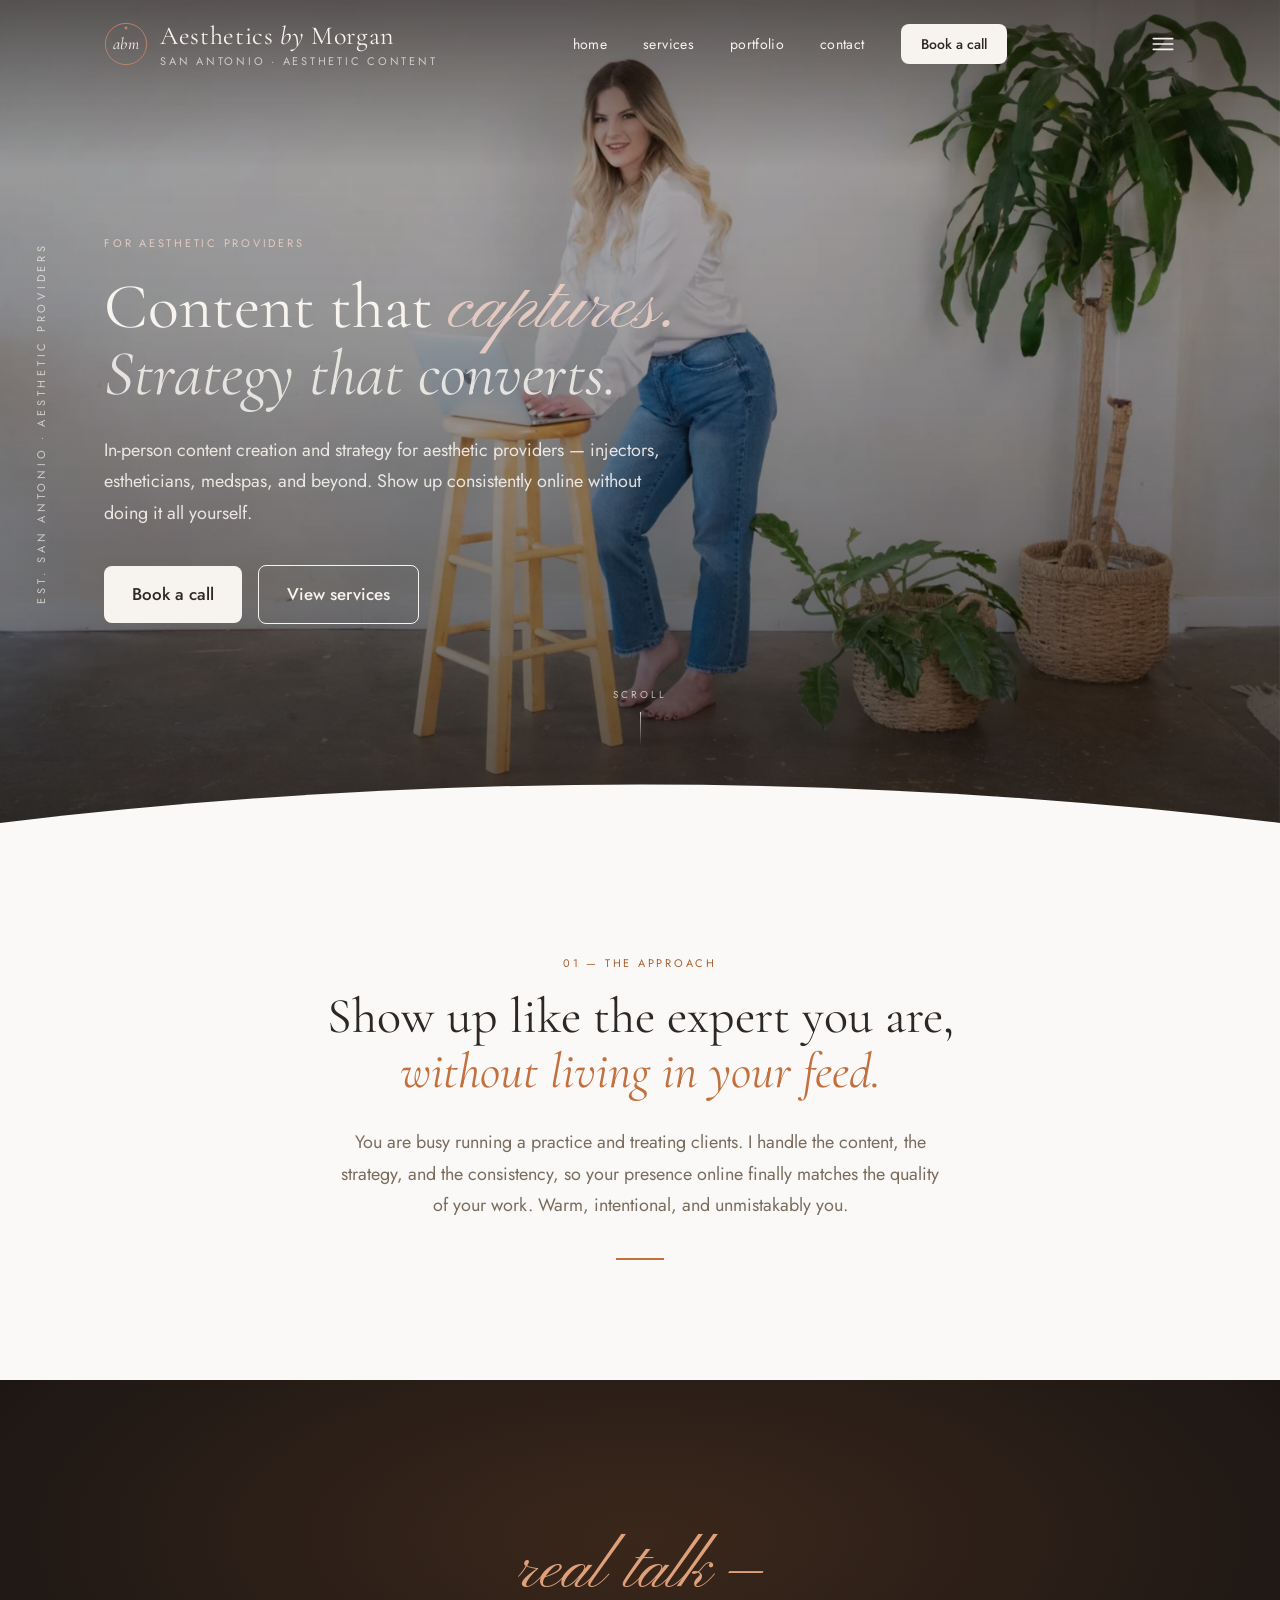
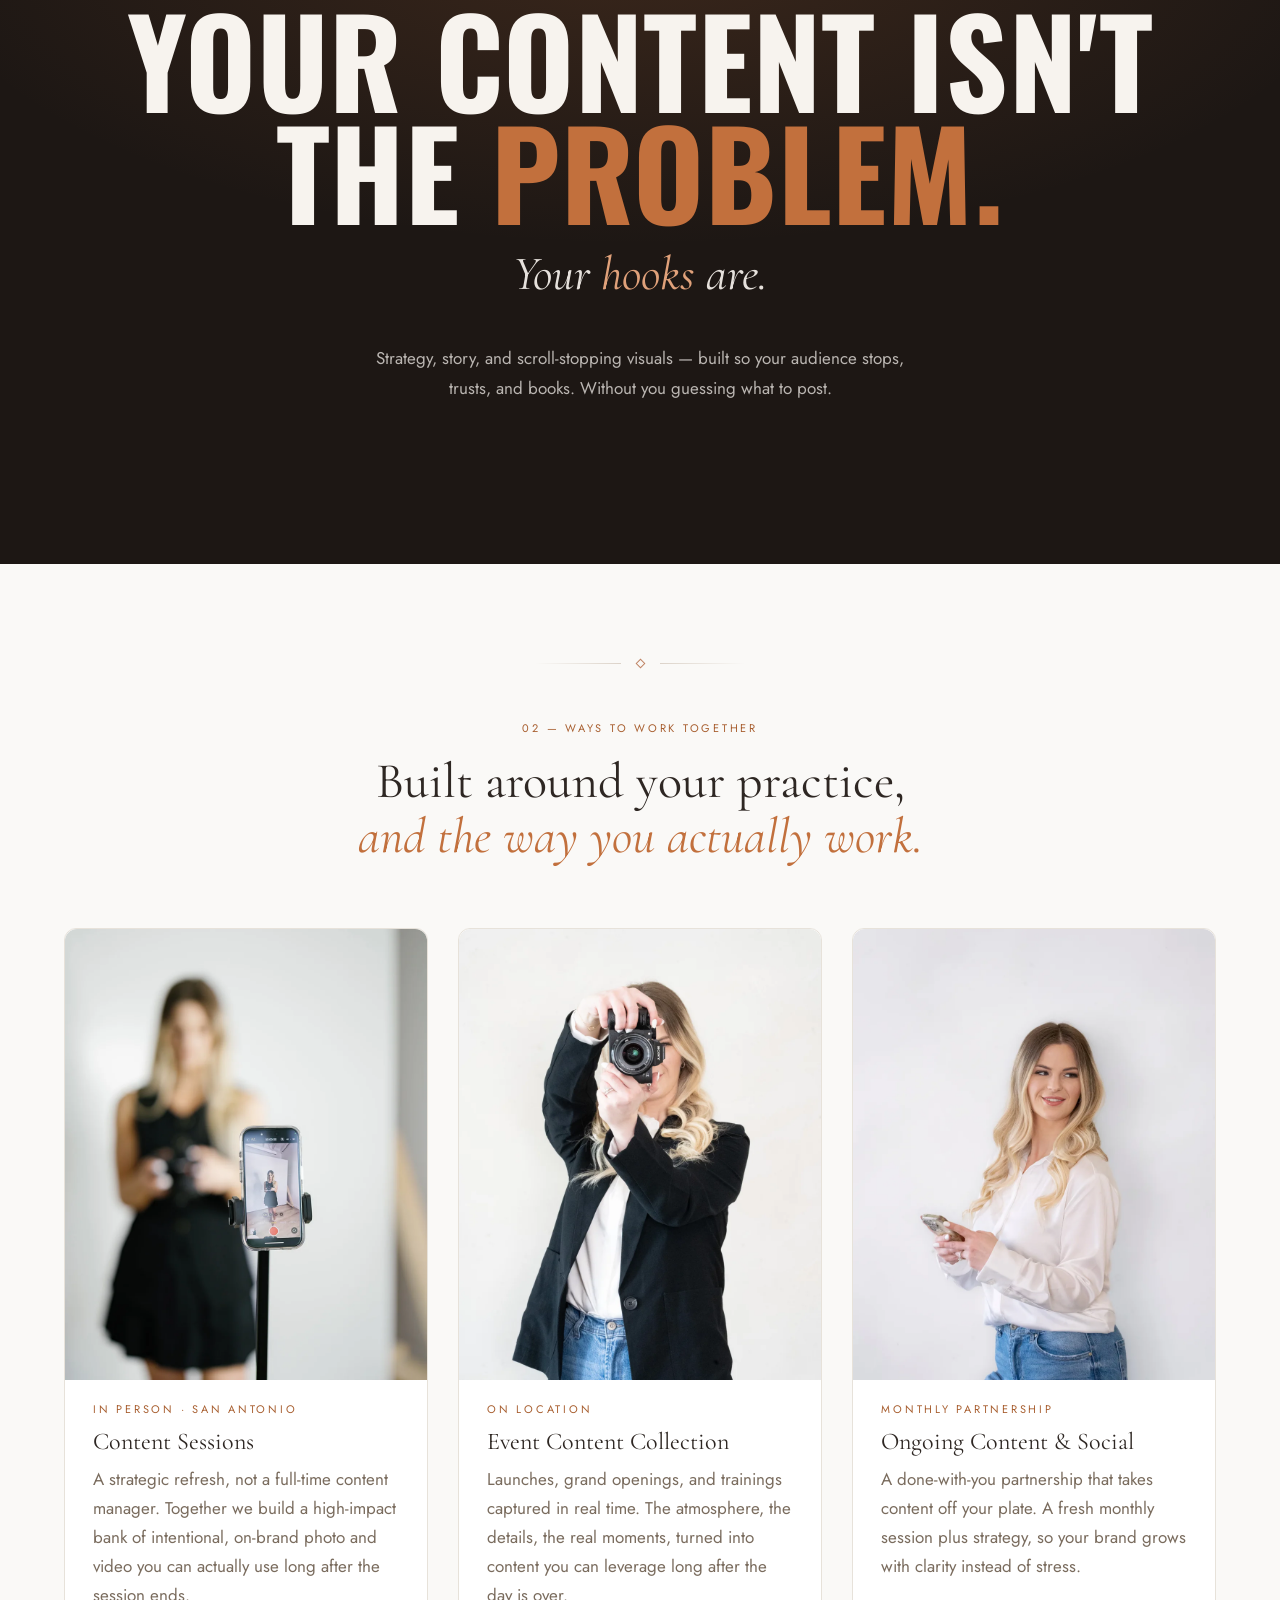
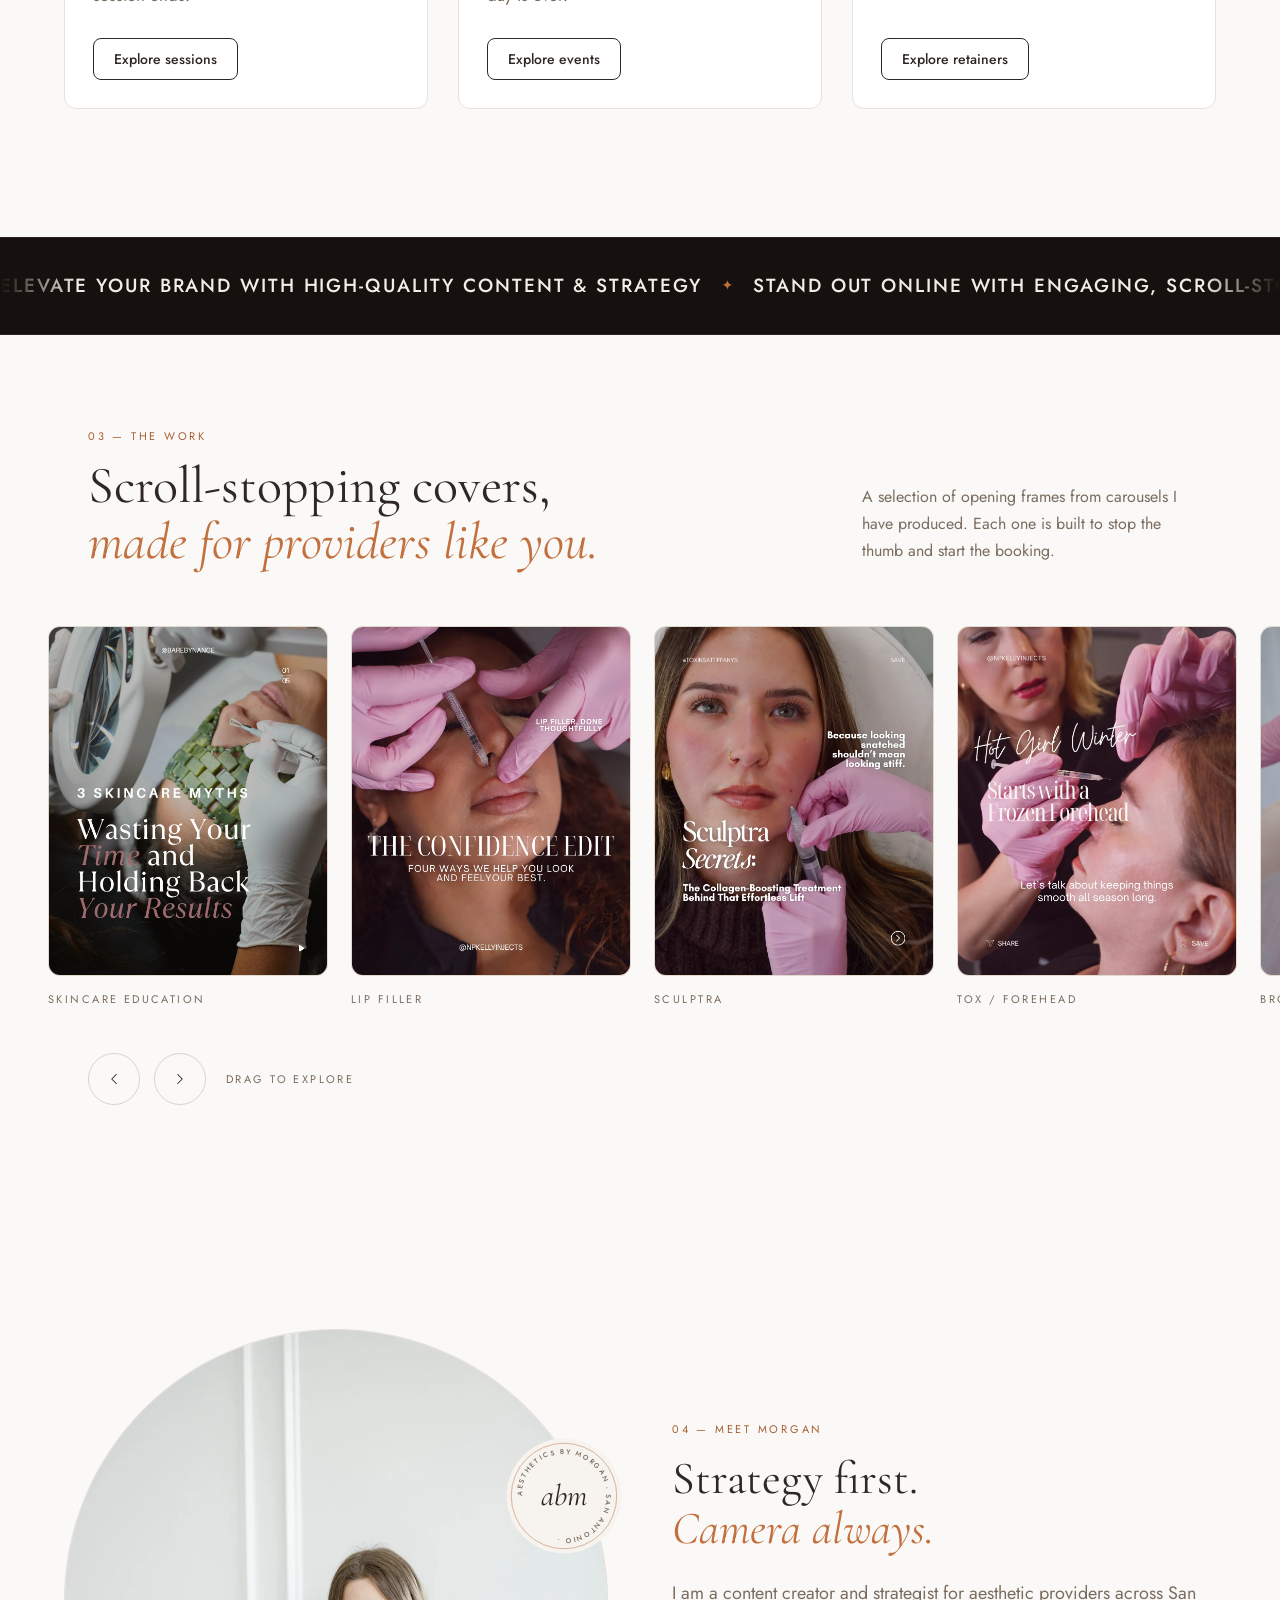
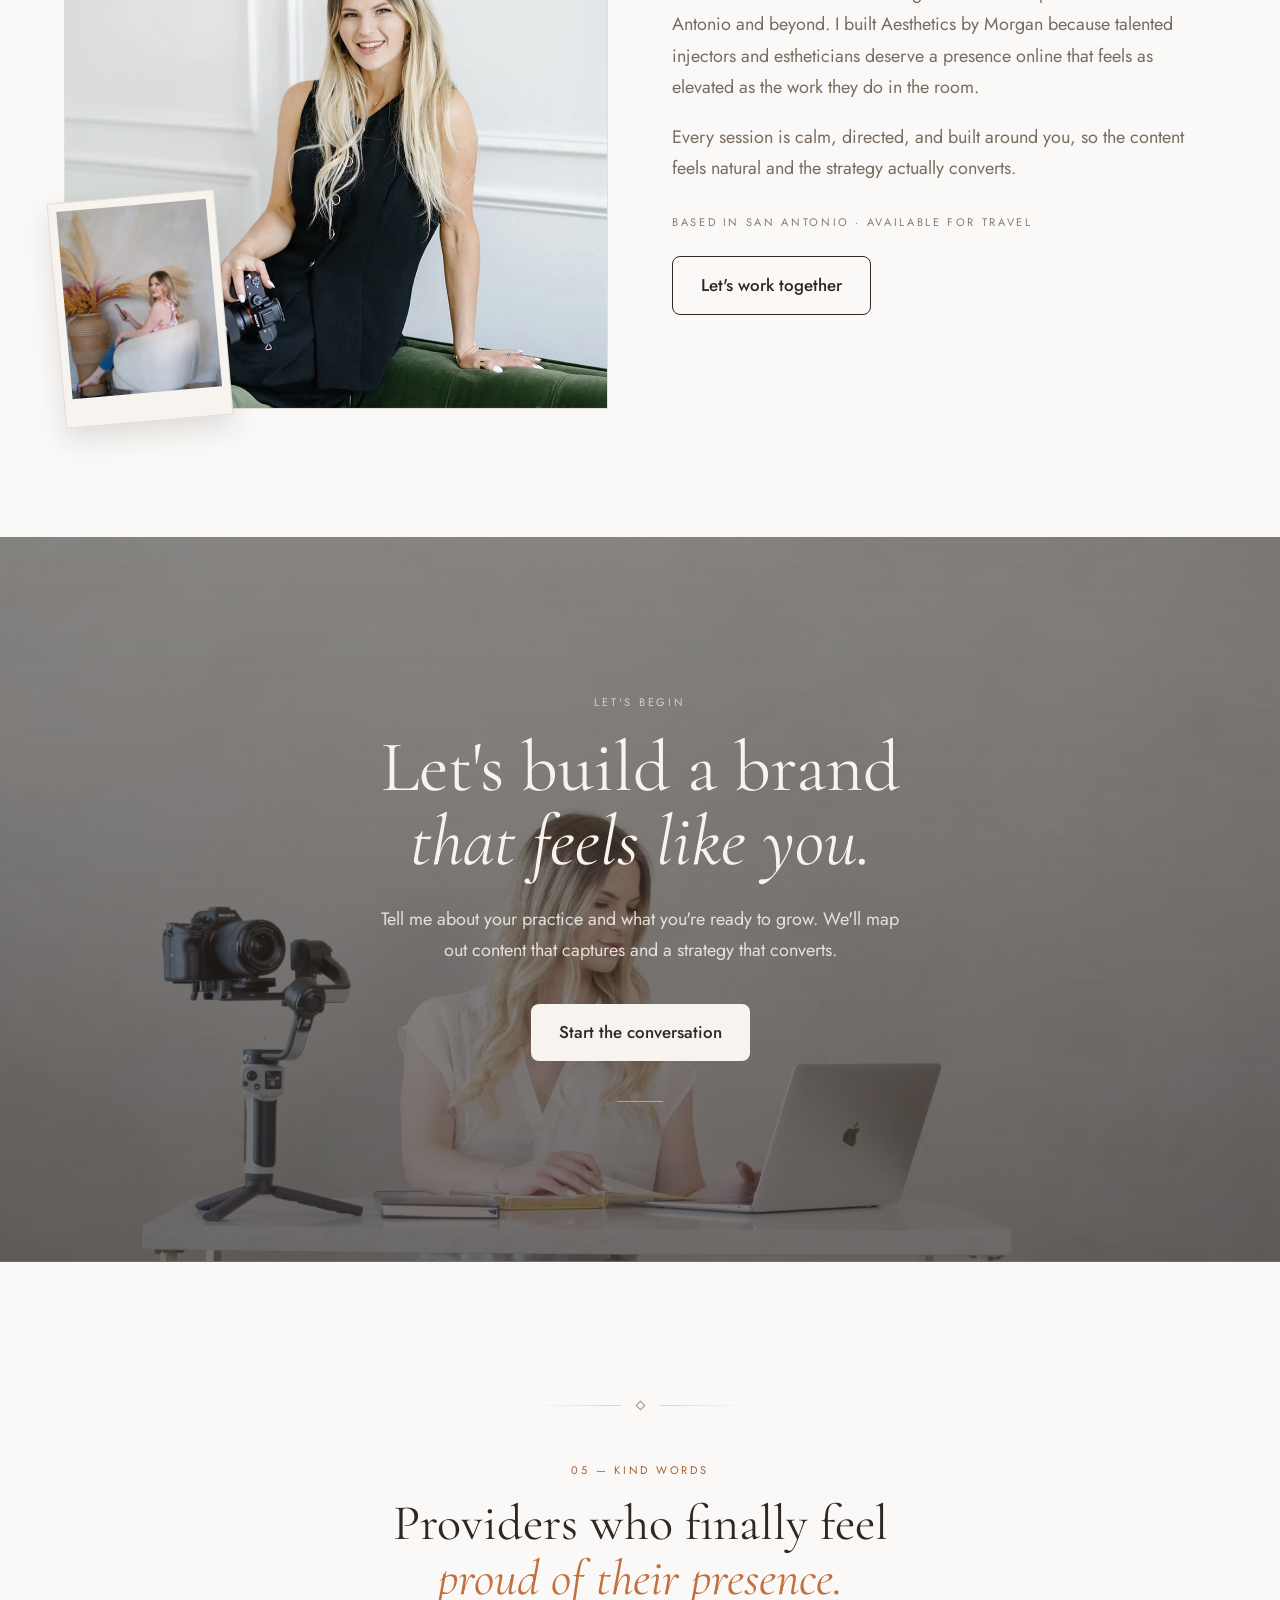
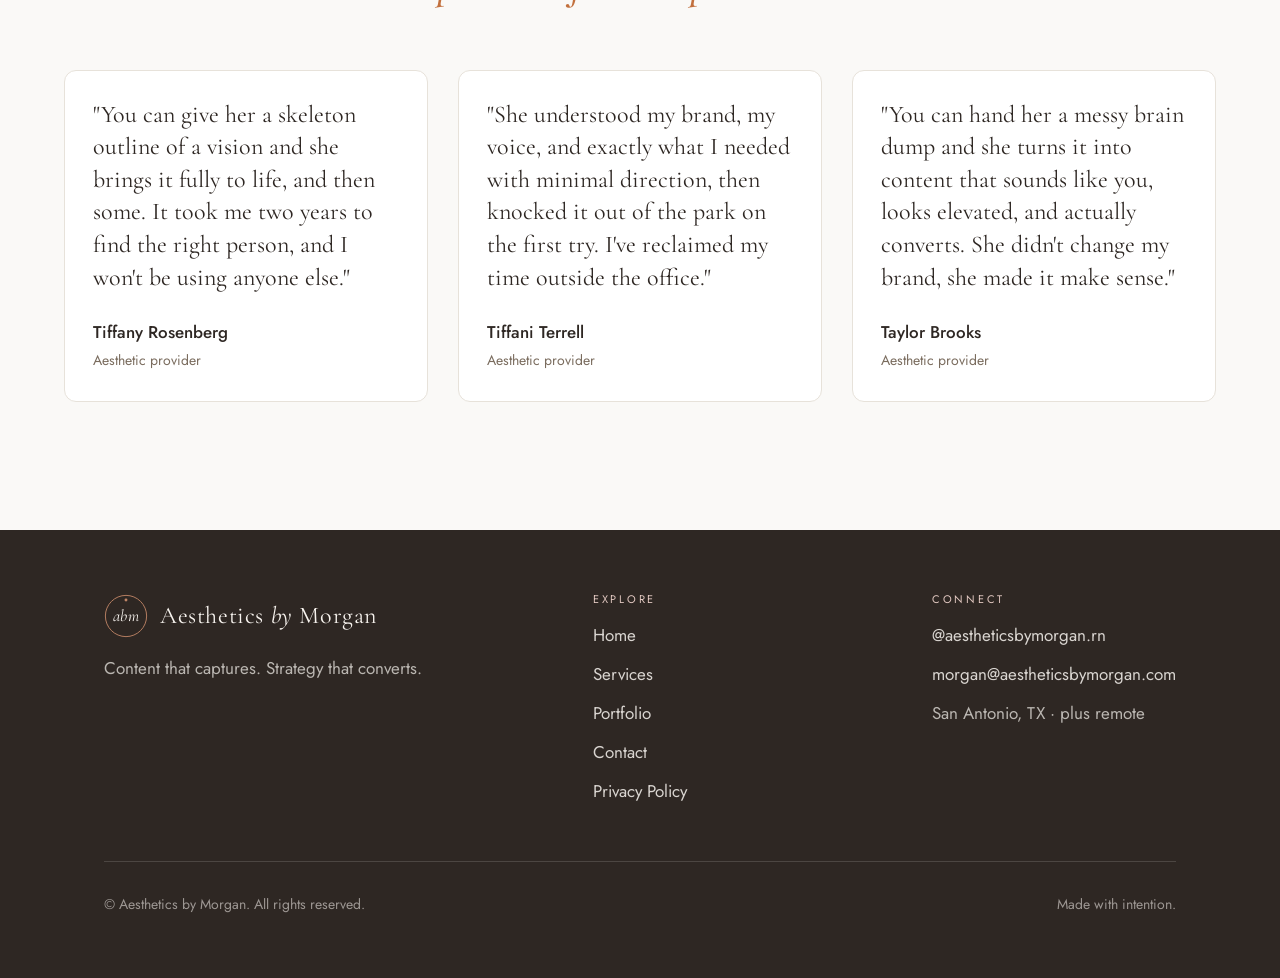
==== commit 6ea08ef1: "Multi-layer hero parallax (text drifts/fades) + Ken-Burns drift on portraits; reduced-motion safe" ====
--- a/project/index.html
+++ b/project/index.html
@@ -1,6 +1,7 @@
 <!DOCTYPE html>
 <html lang="en">
 <head>
+  <script>try{if(sessionStorage.getItem("abmIntroSeen")){document.documentElement.classList.add("intro-seen");}}catch(e){}</script>
   <meta charset="utf-8">
   <meta name="viewport" content="width=device-width, initial-scale=1">
   <title>Aesthetics by Morgan · Content &amp; Strategy for Aesthetic Providers</title>
@@ -36,6 +37,11 @@
     #hero-bg-wrap { position: absolute; inset: 0; overflow: hidden; }
     #hero-bg { position: absolute; inset: -15% 0; width: 100%; height: 130%; object-fit: cover; will-change: transform; }
 
+    /* Ken-Burns slow drift on feature portraits */
+    @keyframes abmKen { 0%{transform:scale(1.03) translate(0,0)} 50%{transform:scale(1.12) translate(-1.6%,-1.2%)} 100%{transform:scale(1.03) translate(0,0)} }
+    .abm-ken { animation: abmKen 28s ease-in-out infinite; will-change: transform; }
+    @media (prefers-reduced-motion: reduce){ .abm-ken { animation: none; } }
+
     /* Scroll reveal */
     .abm-reveal { opacity: 0; transform: translateY(28px); transition: opacity .7s ease, transform .7s ease; }
     .abm-reveal.in-view { opacity: 1; transform: none; }
@@ -56,6 +62,12 @@
     /* Slider */
     .abm-slider { scrollbar-width: none; -ms-overflow-style: none; }
     .abm-slider::-webkit-scrollbar { display: none; }
+
+    /* Mobile hero: center CTAs, hide scroll cue (it was overlapping) */
+    @media (max-width: 640px) {
+      .hero-cta { justify-content: center; }
+      .abm-scroll-cue { display: none !important; }
+    }
 
     /* Side label */
     .abm-hero-sidelabel { display: none; }
@@ -86,9 +98,37 @@
     #top .abm-btn-primary:hover, .cta-dark .abm-btn-primary:hover, #abm-nav.nav-transparent .abm-btn-primary:hover{ background:#e3c9c2 !important; color:#2e2723 !important; }
     .abm-card-ivory{ background:#ffffff !important; border-color:#e7e2da !important; }
     .abm-card{ background:#ffffff !important; border-color:#e7e2da !important; }
+    /* Page-load intro */
+    #abm-intro{ position:fixed; inset:0; z-index:200; background:#16110e; display:flex; align-items:center; justify-content:center; }
+    .intro-seen #abm-intro{ display:none !important; }
+    #abm-intro .ii{ text-align:center; padding:0 24px; }
+    #abm-intro .seal{ display:block; margin:0 auto 20px; }
+    #abm-intro .seal .ring{ stroke-dasharray:142; stroke-dashoffset:142; animation:abmRing 1s ease forwards .15s; }
+    #abm-intro .word{ font-family:'Cormorant Garamond',Georgia,serif; font-weight:400; font-size:clamp(30px,5.4vw,54px); line-height:1; color:#f7f3ee; opacity:0; animation:abmIntroUp .8s ease forwards .5s; }
+    #abm-intro .word em{ font-style:italic; color:#e3c9c2; }
+    #abm-intro .sub{ margin-top:12px; font-family:'Jost',sans-serif; font-size:11px; letter-spacing:.32em; text-transform:uppercase; color:rgba(247,243,238,.6); opacity:0; animation:abmIntroUp .8s ease forwards .72s; }
+    #abm-intro.is-leaving{ transform:translateY(-101%); transition:transform .8s cubic-bezier(.76,0,.24,1); }
+    @keyframes abmRing{ to{ stroke-dashoffset:0; } }
+    @keyframes abmIntroUp{ from{ opacity:0; transform:translateY(14px); } to{ opacity:1; transform:none; } }
+    body.intro-lock{ overflow:hidden; }
+    @media (prefers-reduced-motion: reduce){
+      #abm-intro .seal .ring,#abm-intro .word,#abm-intro .sub{ animation:none; opacity:1; stroke-dashoffset:0; }
+    }
   </style>
 </head>
 <body>
+<div id="abm-intro" aria-hidden="true">
+  <div class="ii">
+    <svg class="seal" viewBox="0 0 48 48" width="88" height="88" aria-hidden="true">
+      <circle class="ring" cx="24" cy="24" r="22.5" fill="none" stroke="#e3c9c2" stroke-width="1"/>
+      <circle cx="24" cy="6.5" r="1.6" fill="#e3c9c2"/>
+      <text x="24" y="24" text-anchor="middle" dominant-baseline="central" font-family="'Cormorant Garamond', Georgia, serif" font-style="italic" font-size="18" letter-spacing="0.5" fill="#f7f3ee">abm</text>
+    </svg>
+    <div class="word">Aesthetics <em>by</em> Morgan</div>
+    <div class="sub">San Antonio · Aesthetic Content</div>
+  </div>
+</div>
+<noscript><style>#abm-intro{display:none !important}</style></noscript>
 <div class="abm-root" style="background:#faf9f7;min-height:100vh">
 
 <!-- ============ NAVBAR ============ -->
@@ -143,18 +183,18 @@
   <div style="position:absolute;inset:0;background:linear-gradient(180deg,rgba(20,15,12,.30) 0%,rgba(20,15,12,.40) 40%,rgba(20,15,12,.70) 100%)" aria-hidden="true"></div>
   <div style="position:absolute;top:0;left:0;right:0;height:170px;background:linear-gradient(180deg,rgba(20,15,12,.55),transparent);pointer-events:none" aria-hidden="true"></div>
   <div class="abm-hero-sidelabel" aria-hidden="true" style="position:absolute;left:clamp(14px,2.6vw,32px);top:50%;transform:translateY(-50%) rotate(180deg);writing-mode:vertical-rl;font-family:'Jost',sans-serif;font-size:11px;letter-spacing:.34em;text-transform:uppercase;color:rgba(247,243,238,.7);z-index:20">Est. San Antonio · Aesthetic Providers</div>
-  <div aria-hidden="true" style="position:absolute;bottom:100px;left:50%;transform:translateX(-50%);display:flex;flex-direction:column;align-items:center;gap:9px;z-index:20">
+  <div class="abm-scroll-cue" aria-hidden="true" style="position:absolute;bottom:100px;left:50%;transform:translateX(-50%);display:flex;flex-direction:column;align-items:center;gap:9px;z-index:20">
     <span style="font-family:'Jost',sans-serif;font-size:10px;letter-spacing:.3em;text-transform:uppercase;color:rgba(247,243,238,.72)">Scroll</span>
     <span style="width:1px;height:34px;background:linear-gradient(rgba(247,243,238,.75),rgba(247,243,238,0))"></span>
   </div>
-  <div class="relative z-10 mx-auto w-full max-w-6xl px-6 md:px-10 pt-28 pb-24">
+  <div id="hero-content" class="relative z-10 mx-auto w-full max-w-6xl px-6 md:px-10 pt-28 pb-24">
     <p class="abm-eyebrow text-blush mb-6">For aesthetic providers</p>
     <h1 class="leading-[1.02]">
       <span class="block text-5xl sm:text-6xl md:text-hero font-display font-normal text-ivory">Content that <span class="font-script" style="font-size:1.18em;color:#e3c9c2;line-height:.8">captures.</span></span>
       <span class="block text-5xl sm:text-6xl md:text-hero font-display italic text-ivory/85">Strategy that converts.</span>
     </h1>
     <p class="mt-7 max-w-xl text-ivory/90" style="font-size:18px;line-height:1.75">In-person content creation and strategy for aesthetic providers — injectors, estheticians, medspas, and beyond. Show up consistently online without doing it all yourself.</p>
-    <div class="mt-9 flex flex-wrap items-center gap-4">
+    <div class="hero-cta mt-9 flex flex-wrap items-center gap-4">
       <a href="contact.html" class="abm-btn-primary">Book a call</a>
       <a href="services.html" class="abm-btn-secondary btn-ivory">View services</a>
     </div>
@@ -408,7 +448,7 @@
   <div style="max-width:1152px;margin:0 auto;display:grid;grid-template-columns:repeat(auto-fit,minmax(300px,1fr));gap:clamp(36px,5vw,72px);align-items:center">
     <div class="abm-reveal" style="position:relative">
       <div style="position:relative;aspect-ratio:4/5;border-top-left-radius:9999px;border-top-right-radius:9999px;border-bottom-left-radius:16px;border-bottom-right-radius:16px;overflow:hidden;border:1px solid rgba(220,211,201,.7)">
-        <img src="images/work-with-morgan.webp" alt="Morgan, founder of Aesthetics by Morgan, holding a camera" style="position:absolute;inset:0;width:100%;height:100%;object-fit:cover" />
+        <img class="abm-ken" src="images/work-with-morgan.webp" alt="Morgan, founder of Aesthetics by Morgan, holding a camera" style="position:absolute;inset:0;width:100%;height:100%;object-fit:cover" />
       </div>
       <div aria-hidden="true" style="position:absolute;left:-8px;bottom:-12px;width:38%;max-width:168px;background:#f7f3ee;padding:8px 8px 28px;border:1px solid rgba(220,211,201,.7);box-shadow:0 12px 26px rgba(46,39,35,.13);transform:rotate(-5deg);z-index:3">
         <div style="aspect-ratio:4/5;overflow:hidden;background:#efe6dc">
@@ -442,7 +482,7 @@
 
 <!-- ============ CTA BAND ============ -->
 <section class="cta-dark" style="position:relative;overflow:hidden">
-  <img src="images/portrait-2.webp" alt="" aria-hidden="true" style="position:absolute;inset:0;width:100%;height:100%;object-fit:cover;object-position:50% 35%" />
+  <img class="abm-ken" src="images/portrait-2.webp" alt="" aria-hidden="true" style="position:absolute;inset:0;width:100%;height:100%;object-fit:cover;object-position:50% 35%" />
   <div aria-hidden="true" style="position:absolute;inset:0;background:linear-gradient(180deg,rgba(46,39,35,.5),rgba(46,39,35,.66))"></div>
   <div style="position:relative;z-index:6;max-width:780px;margin:0 auto;padding:clamp(92px,14vw,160px) clamp(24px,5vw,40px);text-align:center">
     <p class="abm-eyebrow" style="color:#e3c9c2;margin:0 0 22px">Let's begin</p>
@@ -536,10 +576,24 @@
 
 </div>
 <script>
+  // Page-load intro: once per session, respects reduced motion
+  (function(){
+    var intro=document.getElementById('abm-intro'); if(!intro) return;
+    var seen=false; try{ seen=sessionStorage.getItem('abmIntroSeen'); }catch(e){}
+    if(seen){ if(intro.parentNode) intro.parentNode.removeChild(intro); return; }
+    var reduce=window.matchMedia && window.matchMedia('(prefers-reduced-motion: reduce)').matches;
+    document.body.classList.add('intro-lock');
+    function finish(){ try{ sessionStorage.setItem('abmIntroSeen','1'); }catch(e){} document.body.classList.remove('intro-lock'); if(intro.parentNode) intro.parentNode.removeChild(intro); }
+    if(reduce){ setTimeout(function(){ intro.style.transition='opacity .4s'; intro.style.opacity='0'; setTimeout(finish,420); },600); return; }
+    setTimeout(function(){ intro.classList.add('is-leaving'); setTimeout(finish,850); },1650);
+  })();
+
   // Nav scroll + parallax in single listener
   const nav = document.getElementById('abm-nav');
   const heroBg = document.getElementById('hero-bg');
   const heroSection = document.getElementById('top');
+  const heroContent = document.getElementById('hero-content');
+  const reduceMotion = window.matchMedia && window.matchMedia('(prefers-reduced-motion: reduce)').matches;
 
   window.addEventListener('scroll', function() {
     const y = window.scrollY;
@@ -553,9 +607,14 @@
       nav.classList.add('nav-transparent');
     }
 
-    // Parallax (only while hero is visible)
-    if (heroBg && y < heroSection.offsetHeight * 1.2) {
-      heroBg.style.transform = 'translateY(' + (y * 0.38) + 'px)';
+    // Multi-layer parallax (only while hero is visible)
+    if (!reduceMotion && heroBg && y < heroSection.offsetHeight * 1.2) {
+      var hH = heroSection.offsetHeight;
+      heroBg.style.transform = 'translateY(' + (y * 0.38) + 'px)';   // background lags most
+      if (heroContent) {
+        heroContent.style.transform = 'translateY(' + (y * 0.12) + 'px)';   // text drifts slower
+        heroContent.style.opacity = Math.max(0, 1 - y / (hH * 0.85));        // and fades out
+      }
     }
   }, { passive: true });
 
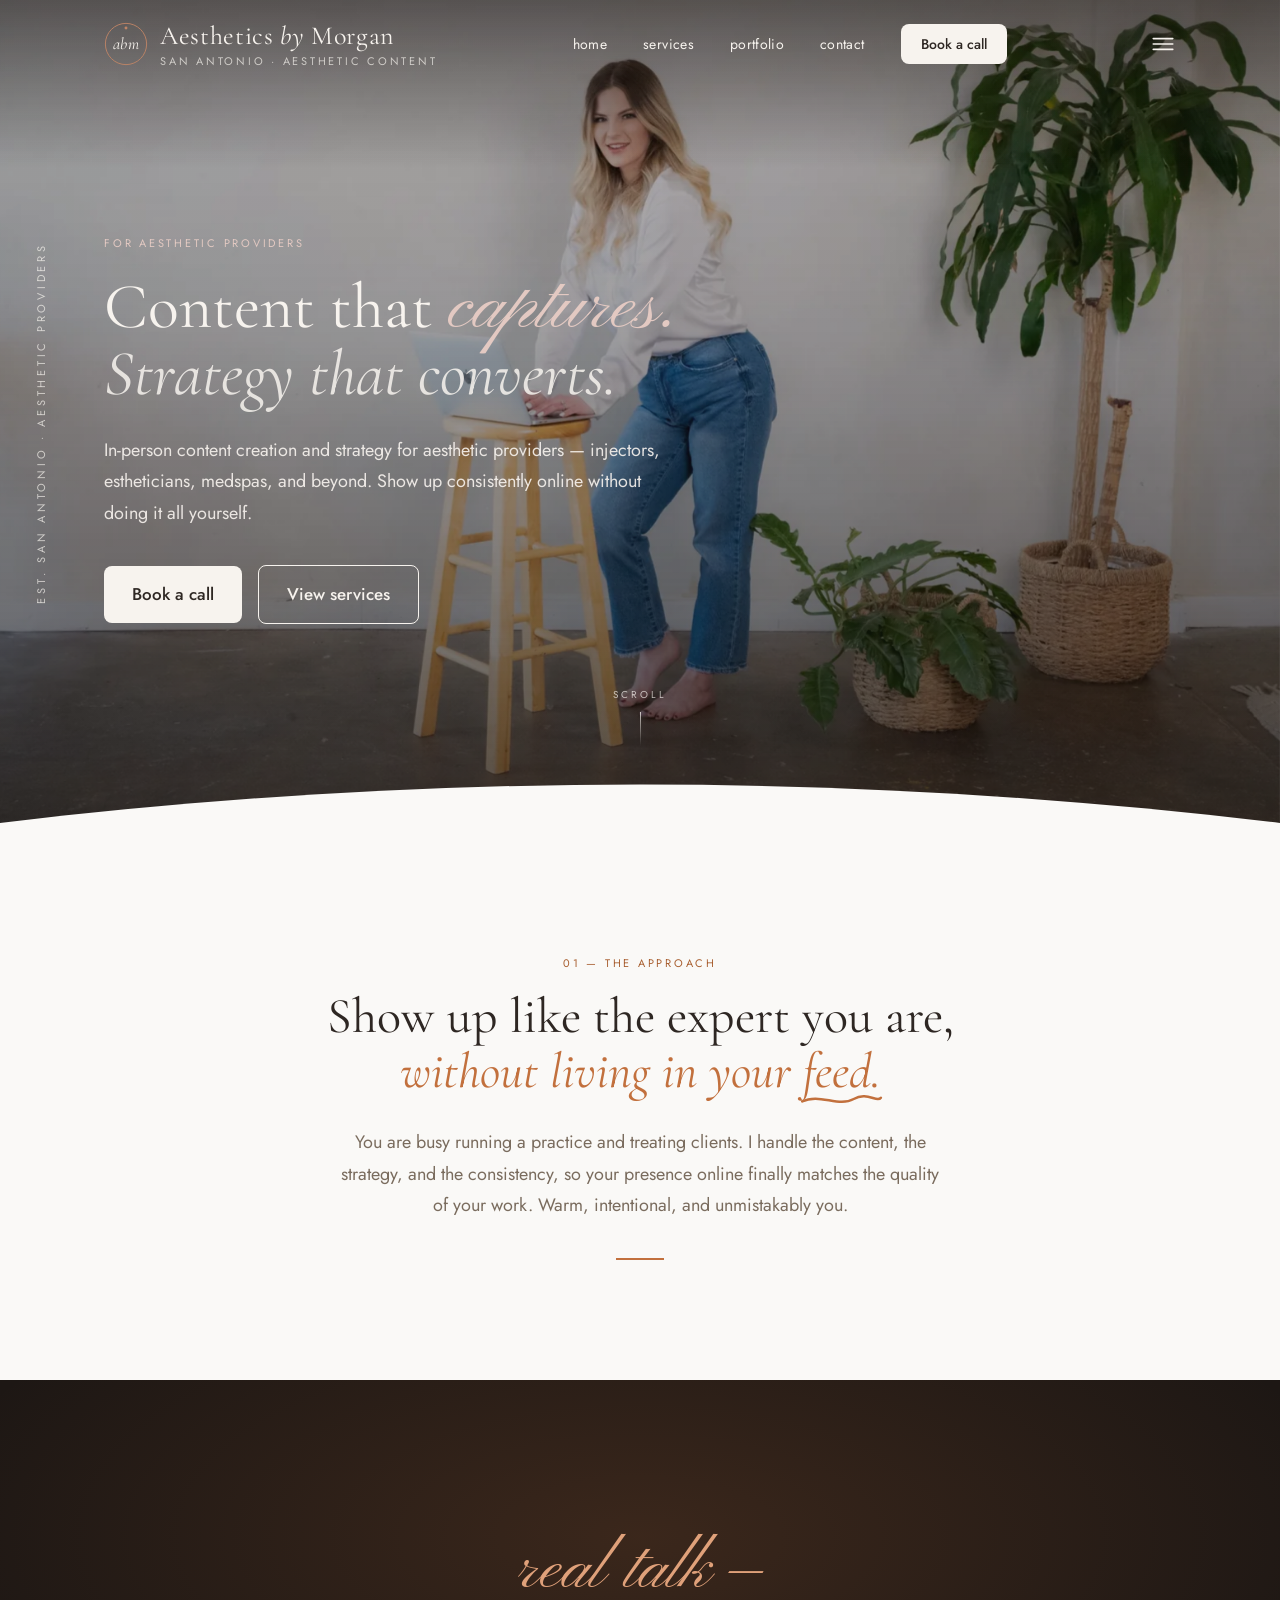
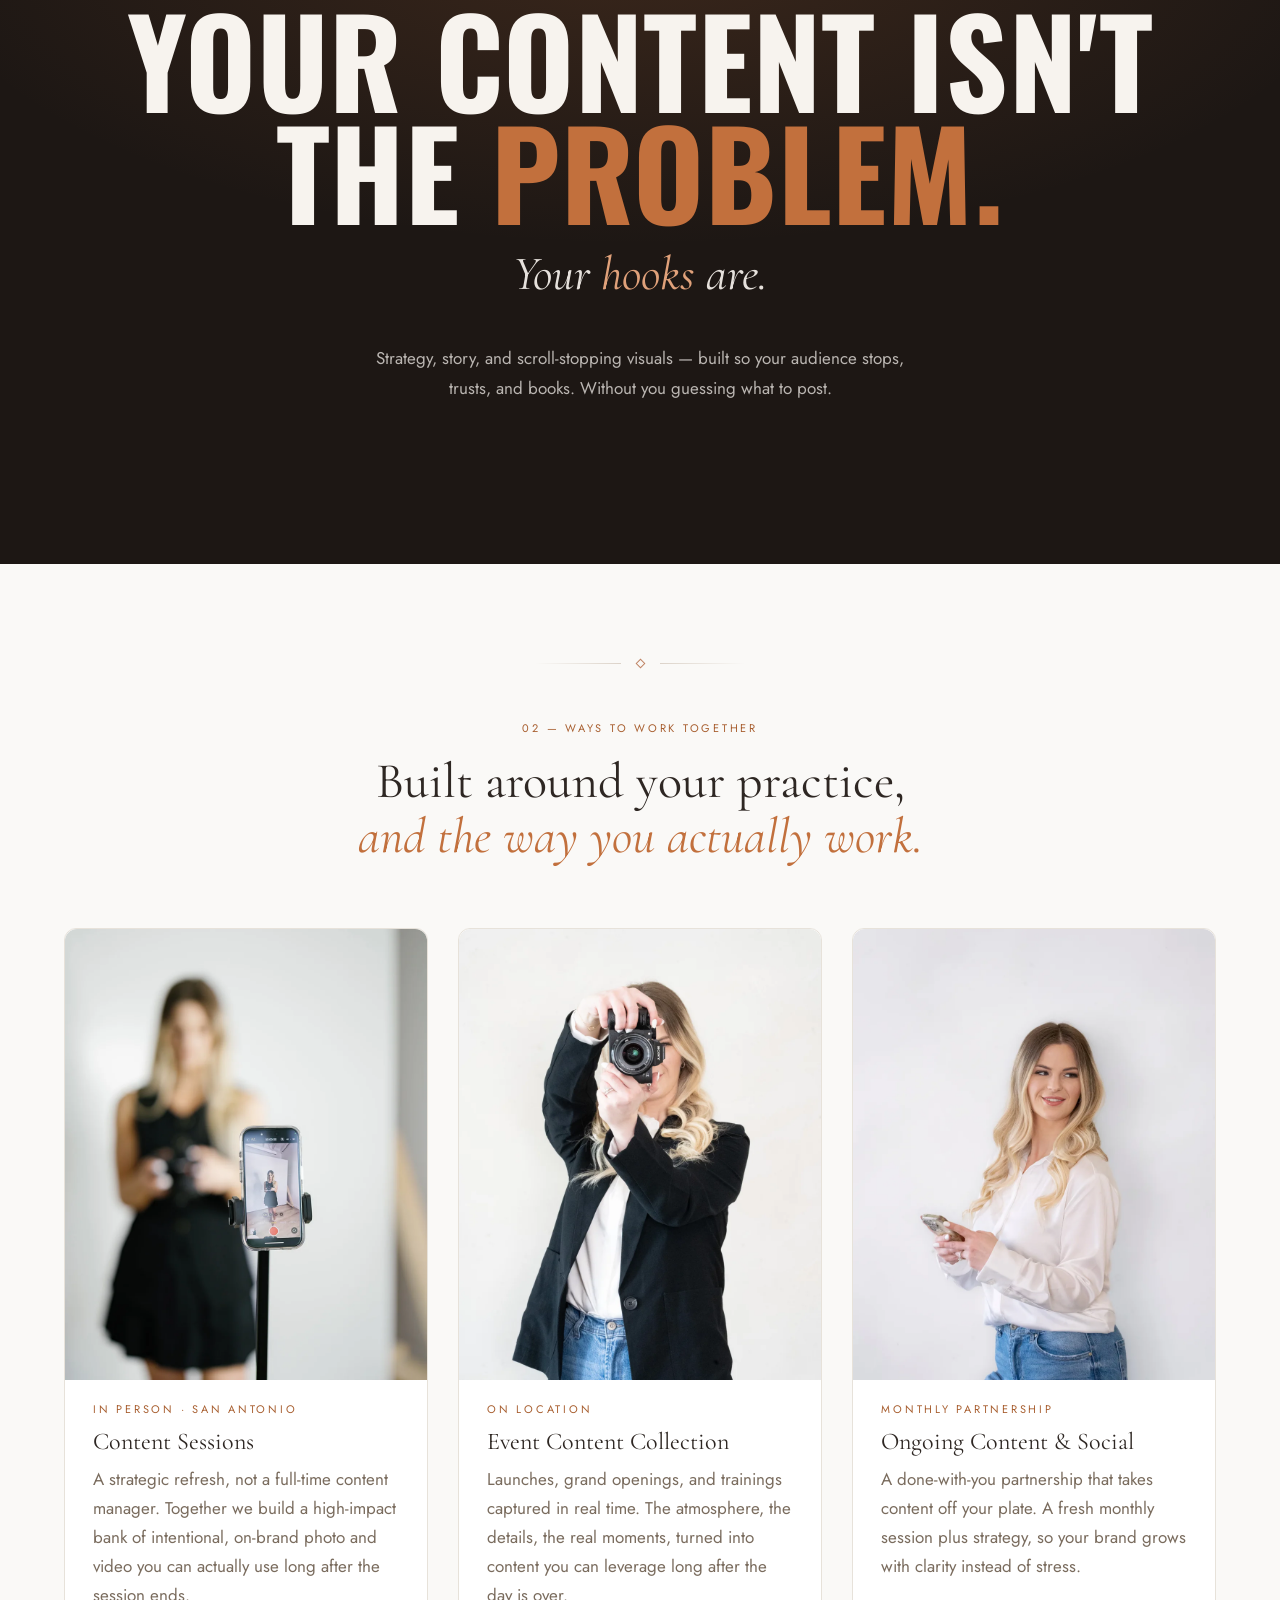
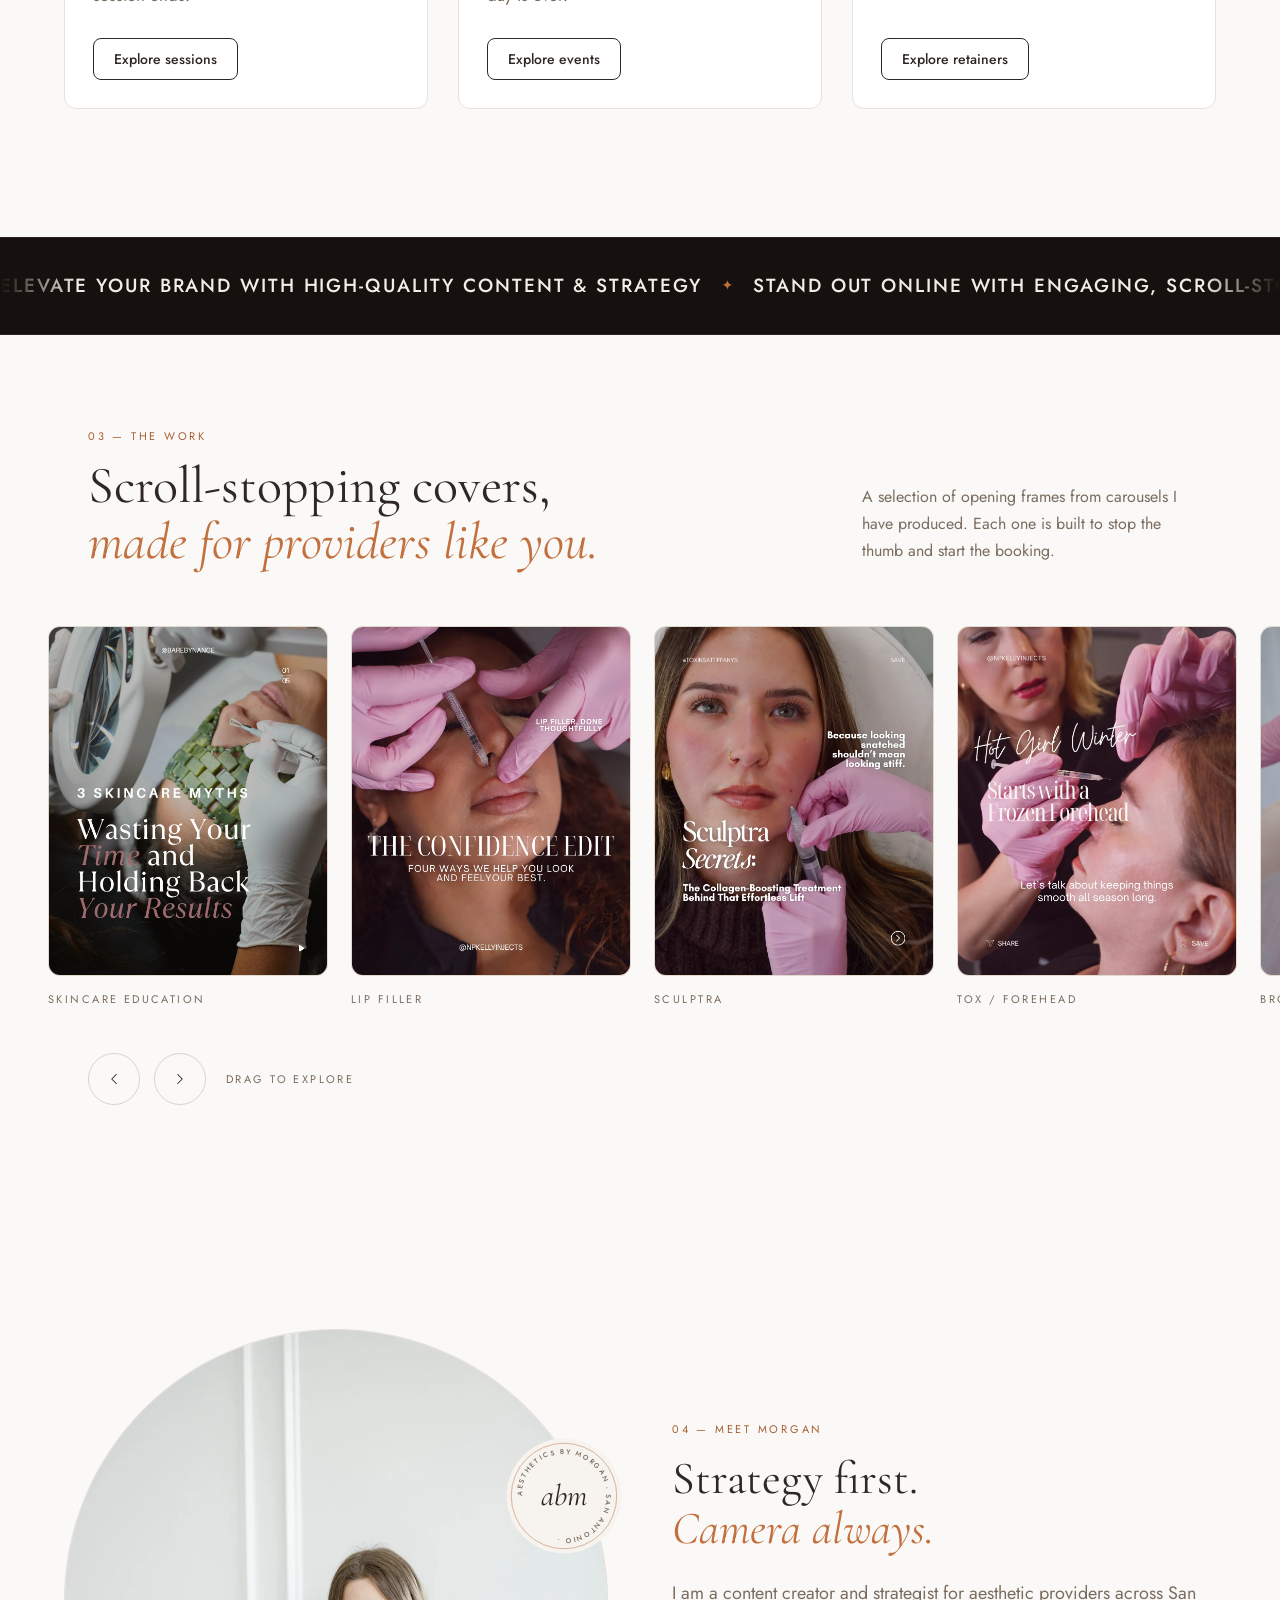
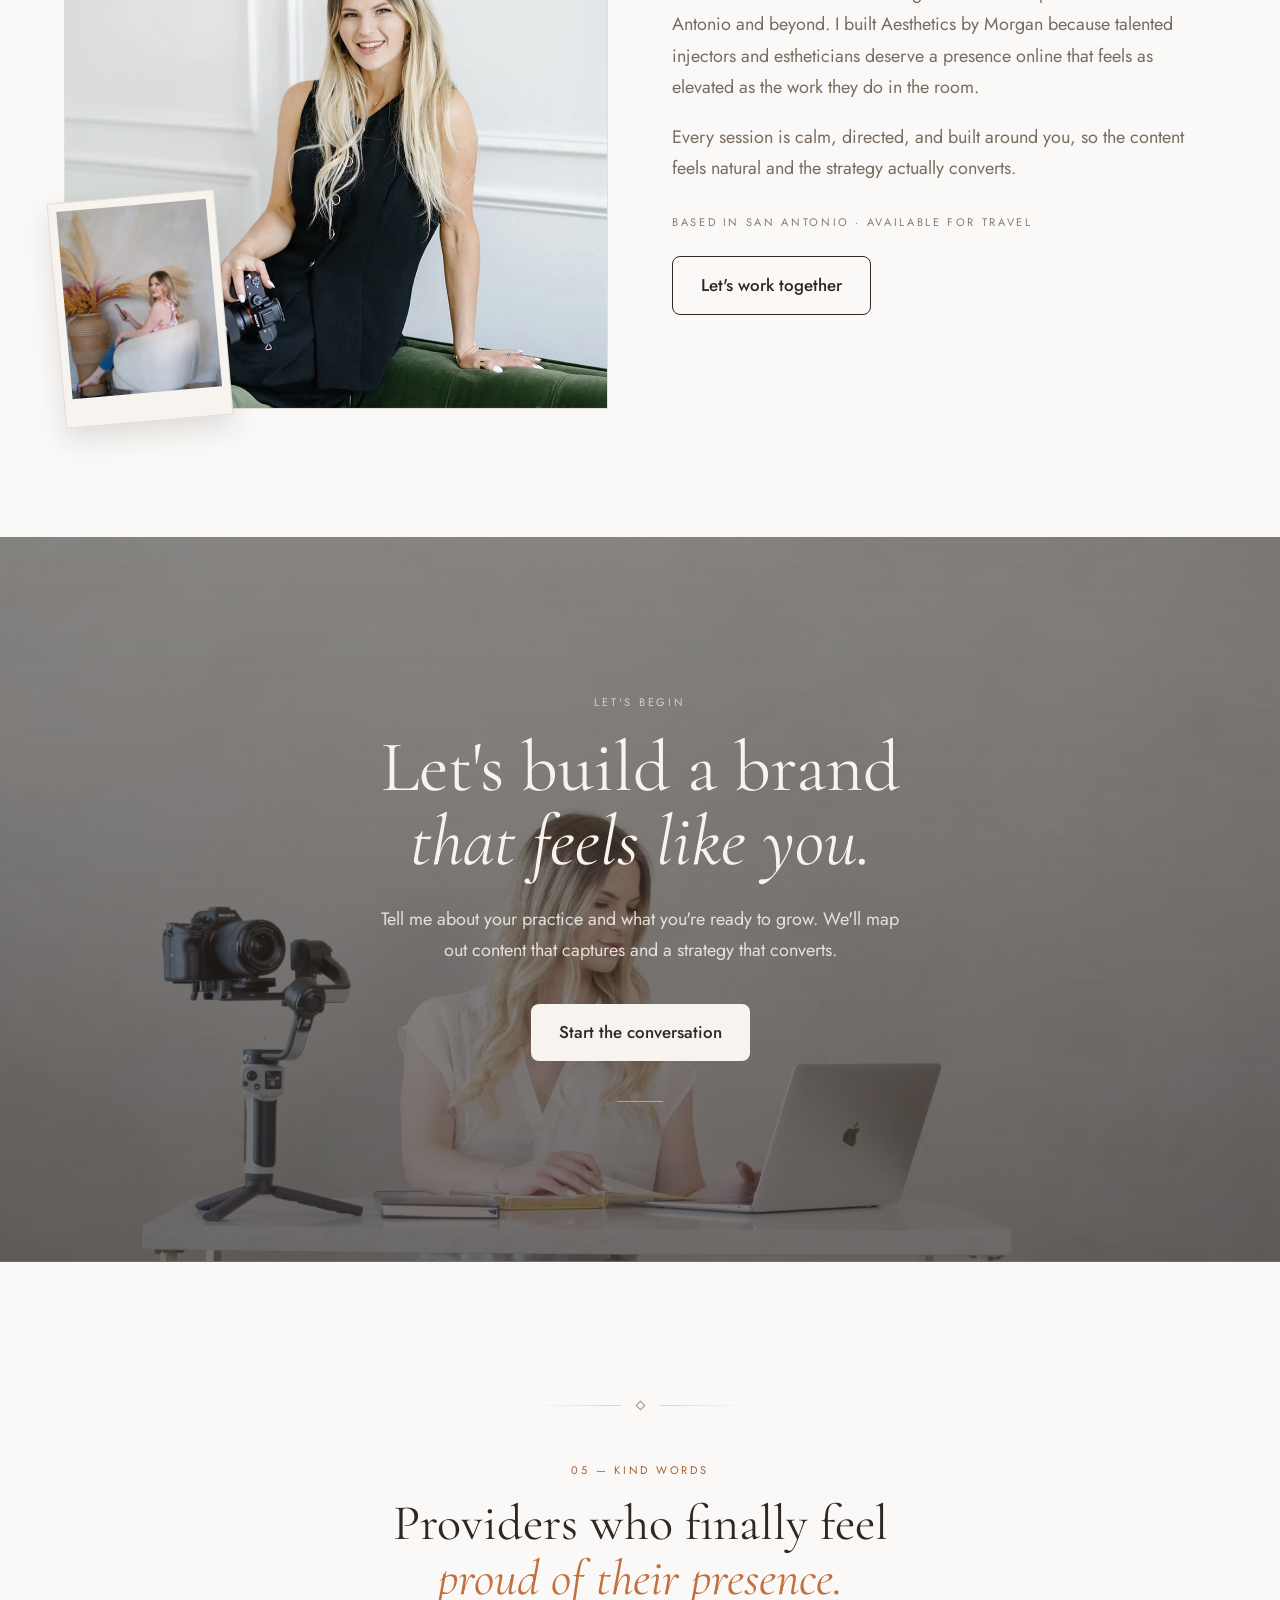
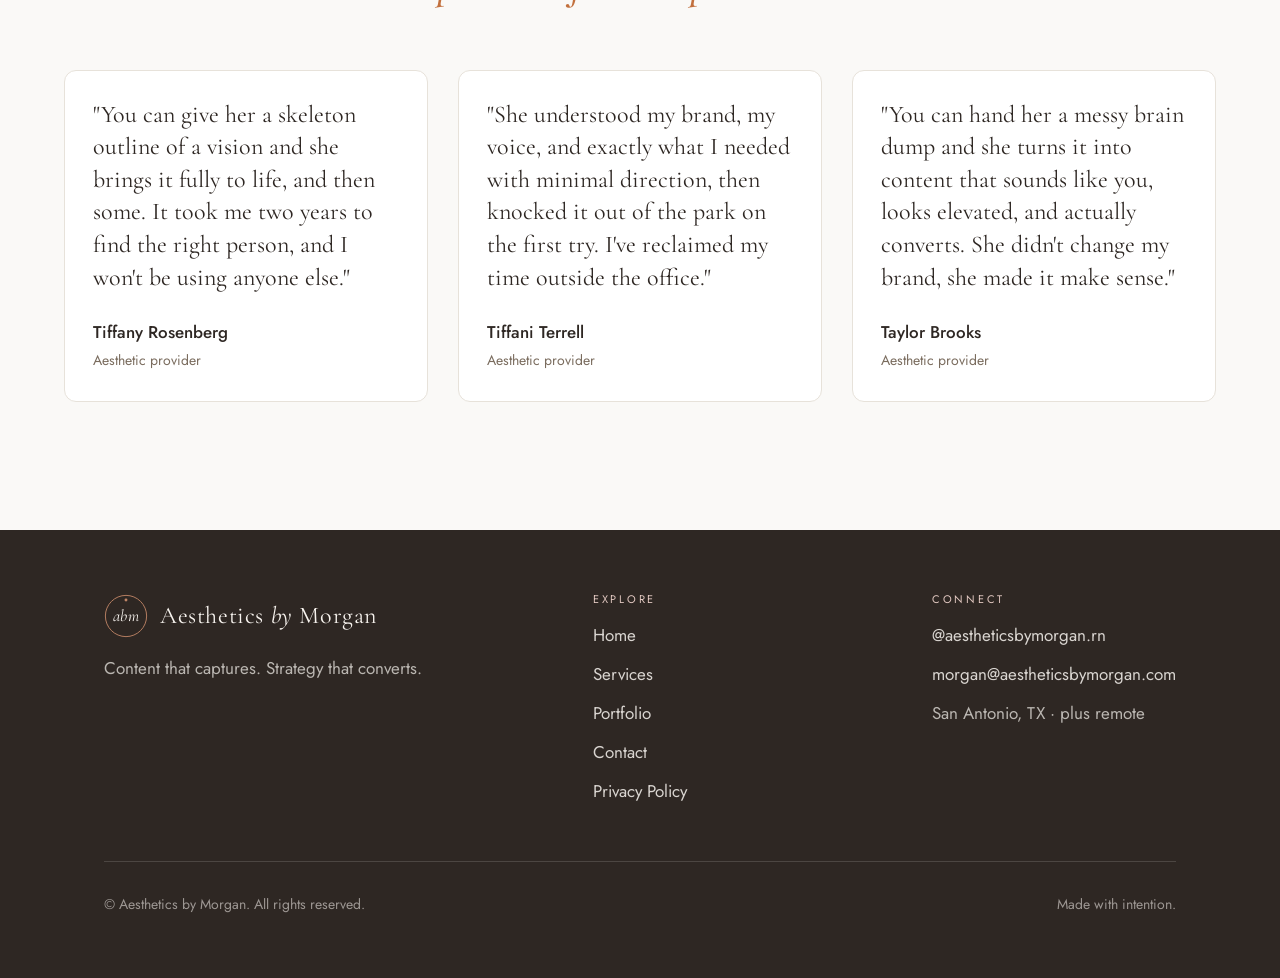
==== commit 04fa0a63: "Word-by-word heading reveals + hand-drawn underline draw on accent word (reduced-motion safe)" ====
--- a/project/index.html
+++ b/project/index.html
@@ -114,6 +114,18 @@
     @media (prefers-reduced-motion: reduce){
       #abm-intro .seal .ring,#abm-intro .word,#abm-intro .sub{ animation:none; opacity:1; stroke-dashoffset:0; }
     }
+    /* Word-by-word heading reveal */
+    .abm-words .w { display:inline-block; opacity:0; transform:translateY(.5em); transition:opacity .5s ease, transform .55s cubic-bezier(.2,.7,.2,1); transition-delay:calc(var(--i,0) * 55ms); }
+    .abm-words.in-view .w { opacity:1; transform:none; }
+    /* Hand-drawn underline that draws in */
+    .abm-ul { position:relative; white-space:nowrap; }
+    .abm-ul-svg { position:absolute; left:-2%; bottom:-.16em; width:104%; height:.4em; overflow:visible; color:#c2703d; pointer-events:none; }
+    .abm-ul-svg path { stroke-dasharray:260; stroke-dashoffset:260; transition:stroke-dashoffset 1.1s ease .5s; }
+    .abm-words.in-view .abm-ul-svg path { stroke-dashoffset:0; }
+    @media (prefers-reduced-motion: reduce){
+      .abm-words .w{ opacity:1; transform:none; transition:none; }
+      .abm-ul-svg path{ stroke-dashoffset:0; transition:none; }
+    }
   </style>
 </head>
 <body>
@@ -211,8 +223,8 @@
 <section style="background:#faf9f7;padding:clamp(56px,9vw,112px) clamp(24px,5vw,40px) clamp(64px,10vw,120px)">
   <div style="max-width:760px;margin:0 auto;text-align:center">
     <p class="abm-eyebrow abm-reveal" style="margin:0 0 20px">01 — The approach</p>
-    <h2 class="abm-reveal" data-delay="1" style="font-weight:400;font-size:clamp(34px,4.4vw,50px);line-height:1.1;margin:0">
-      Show up like the expert you are,<span class="block italic" style="color:#c2703d">without living in your feed.</span>
+    <h2 class="abm-words" data-delay="1" style="font-weight:400;font-size:clamp(34px,4.4vw,50px);line-height:1.1;margin:0">
+      Show up like the expert you are,<span class="block italic" style="color:#c2703d">without living in your <span class="abm-ul">feed.<svg class="abm-ul-svg" viewBox="0 0 200 16" preserveAspectRatio="none" aria-hidden="true"><path d="M3,10 C 46,3 92,15 130,8 C 162,2 188,11 197,7" fill="none" stroke="currentColor" stroke-width="2.5" stroke-linecap="round" vector-effect="non-scaling-stroke"/></svg></span></span>
     </h2>
     <p class="abm-reveal" data-delay="2" style="margin:28px auto 0;max-width:600px;font-size:18px;line-height:1.75;color:#7a6c5e">You are busy running a practice and treating clients. I handle the content, the strategy, and the consistency, so your presence online finally matches the quality of your work. Warm, intentional, and unmistakably you.</p>
     <div class="abm-reveal" data-delay="2" style="width:48px;height:2px;background:#c2703d;margin:36px auto 0"></div>
@@ -224,7 +236,7 @@
   <div aria-hidden="true" style="position:absolute;top:-25%;left:50%;transform:translateX(-50%);width:130%;height:90%;background:radial-gradient(ellipse at center,rgba(194,112,61,.18),transparent 62%);pointer-events:none"></div>
   <div style="position:relative;max-width:1040px;margin:0 auto">
     <p class="font-script abm-reveal" style="font-size:clamp(38px,6vw,68px);color:#e0a17a;margin:0 0 2px">real talk —</p>
-    <h2 class="font-impact abm-reveal" data-delay="1" style="font-size:clamp(46px,9.5vw,124px);line-height:.92;margin:0;color:#f7f3ee">Your content isn't<br>the <span style="color:var(--abm-rust)">problem.</span></h2>
+    <h2 class="font-impact abm-words" data-delay="1" style="font-size:clamp(46px,9.5vw,124px);line-height:.92;margin:0;color:#f7f3ee">Your content isn't<br>the <span style="color:var(--abm-rust)">problem.</span></h2>
     <p class="abm-reveal" data-delay="1" style="font-family:'Cormorant Garamond',Georgia,serif;font-style:italic;font-size:clamp(28px,4.2vw,48px);color:rgba(247,243,238,.92);margin:8px 0 0">Your <span style="color:#e0a17a">hooks</span> are.</p>
     <p class="abm-reveal" data-delay="2" style="max-width:560px;margin:28px auto 0;font-family:'Jost',sans-serif;font-size:17px;line-height:1.75;color:rgba(247,243,238,.72)">Strategy, story, and scroll-stopping visuals — built so your audience stops, trusts, and books. Without you guessing what to post.</p>
   </div>
@@ -236,7 +248,7 @@
     <div style="max-width:640px;margin:0 auto clamp(40px,6vw,64px);text-align:center">
       <div class="abm-ornament abm-reveal" aria-hidden="true"><span class="line l1"></span><span class="dot"></span><span class="line l2"></span></div>
       <p class="abm-eyebrow abm-reveal" style="margin:0 0 20px">02 — Ways to work together</p>
-      <h2 class="abm-reveal" data-delay="1" style="font-weight:400;font-size:clamp(34px,4.4vw,50px);line-height:1.1;margin:0">
+      <h2 class="abm-words" data-delay="1" style="font-weight:400;font-size:clamp(34px,4.4vw,50px);line-height:1.1;margin:0">
         Built around your practice,<span class="block italic" style="color:#c2703d">and the way you actually work.</span>
       </h2>
     </div>
@@ -286,7 +298,7 @@
   <div style="max-width:1200px;margin:0 auto clamp(32px,4.5vw,52px);padding:0 clamp(24px,5vw,48px);display:flex;align-items:flex-end;justify-content:space-between;gap:28px;flex-wrap:wrap">
     <div style="max-width:680px">
       <p class="abm-eyebrow abm-reveal" style="margin:0 0 16px">03 — The work</p>
-      <h2 class="abm-reveal" data-delay="1" style="font-weight:400;font-size:clamp(34px,4.6vw,52px);line-height:1.08;margin:0">
+      <h2 class="abm-words" data-delay="1" style="font-weight:400;font-size:clamp(34px,4.6vw,52px);line-height:1.08;margin:0">
         Scroll-stopping covers,<br><span class="italic" style="color:#c2703d">made for providers like you.</span>
       </h2>
     </div>
@@ -469,7 +481,7 @@
     </div>
     <div>
       <p class="abm-eyebrow abm-reveal" style="margin:0 0 18px">04 — Meet Morgan</p>
-      <h2 class="abm-reveal" data-delay="1" style="font-weight:400;font-size:clamp(34px,4.4vw,46px);line-height:1.1;margin:0">
+      <h2 class="abm-words" data-delay="1" style="font-weight:400;font-size:clamp(34px,4.4vw,46px);line-height:1.1;margin:0">
         Strategy first.<br><span class="italic" style="color:#c2703d">Camera always.</span>
       </h2>
       <p class="abm-reveal" data-delay="1" style="margin:24px 0 0;font-size:18px;line-height:1.75;color:#7a6c5e">I am a content creator and strategist for aesthetic providers across San Antonio and beyond. I built Aesthetics by Morgan because talented injectors and estheticians deserve a presence online that feels as elevated as the work they do in the room.</p>
@@ -501,7 +513,7 @@
     <div style="max-width:640px;margin:0 auto clamp(40px,6vw,64px);text-align:center">
       <div class="abm-ornament abm-reveal" aria-hidden="true"><span class="line l1"></span><span class="dot"></span><span class="line l2"></span></div>
       <p class="abm-eyebrow abm-reveal" style="margin:0 0 20px">05 — Kind words</p>
-      <h2 class="abm-reveal" data-delay="1" style="font-weight:400;font-size:clamp(34px,4.4vw,50px);line-height:1.1;margin:0">
+      <h2 class="abm-words" data-delay="1" style="font-weight:400;font-size:clamp(34px,4.4vw,50px);line-height:1.1;margin:0">
         Providers who finally feel<span class="block italic" style="color:#c2703d">proud of their presence.</span>
       </h2>
     </div>
@@ -652,6 +664,37 @@
     });
   }, { threshold: 0.12 });
   reveals.forEach(function(el) { observer.observe(el); });
+
+  // Word-by-word heading reveal + underline draw
+  (function(){
+    function split(el){
+      var i=0;
+      (function walk(node){
+        Array.prototype.slice.call(node.childNodes).forEach(function(child){
+          if(child.nodeType===3){
+            var parts=child.textContent.split(/(\s+)/), frag=document.createDocumentFragment();
+            parts.forEach(function(part){
+              if(part==='') return;
+              if(/^\s+$/.test(part)){ frag.appendChild(document.createTextNode(part)); }
+              else { var w=document.createElement('span'); w.className='w'; w.style.setProperty('--i', i++); w.textContent=part; frag.appendChild(w); }
+            });
+            node.replaceChild(frag, child);
+          } else if(child.nodeType===1){
+            if(child.tagName==='BR') return;
+            if(child.namespaceURI && child.namespaceURI.indexOf('svg')>=0) return;
+            walk(child);
+          }
+        });
+      })(el);
+    }
+    var els=document.querySelectorAll('.abm-words');
+    Array.prototype.forEach.call(els, split);
+    if(!('IntersectionObserver' in window)){ Array.prototype.forEach.call(els,function(el){el.classList.add('in-view');}); return; }
+    var obs=new IntersectionObserver(function(entries){
+      entries.forEach(function(e){ if(e.isIntersecting){ e.target.classList.add('in-view'); obs.unobserve(e.target); } });
+    }, { threshold:0.25 });
+    Array.prototype.forEach.call(els,function(el){ obs.observe(el); });
+  })();
 </script>
 </body>
 </html>
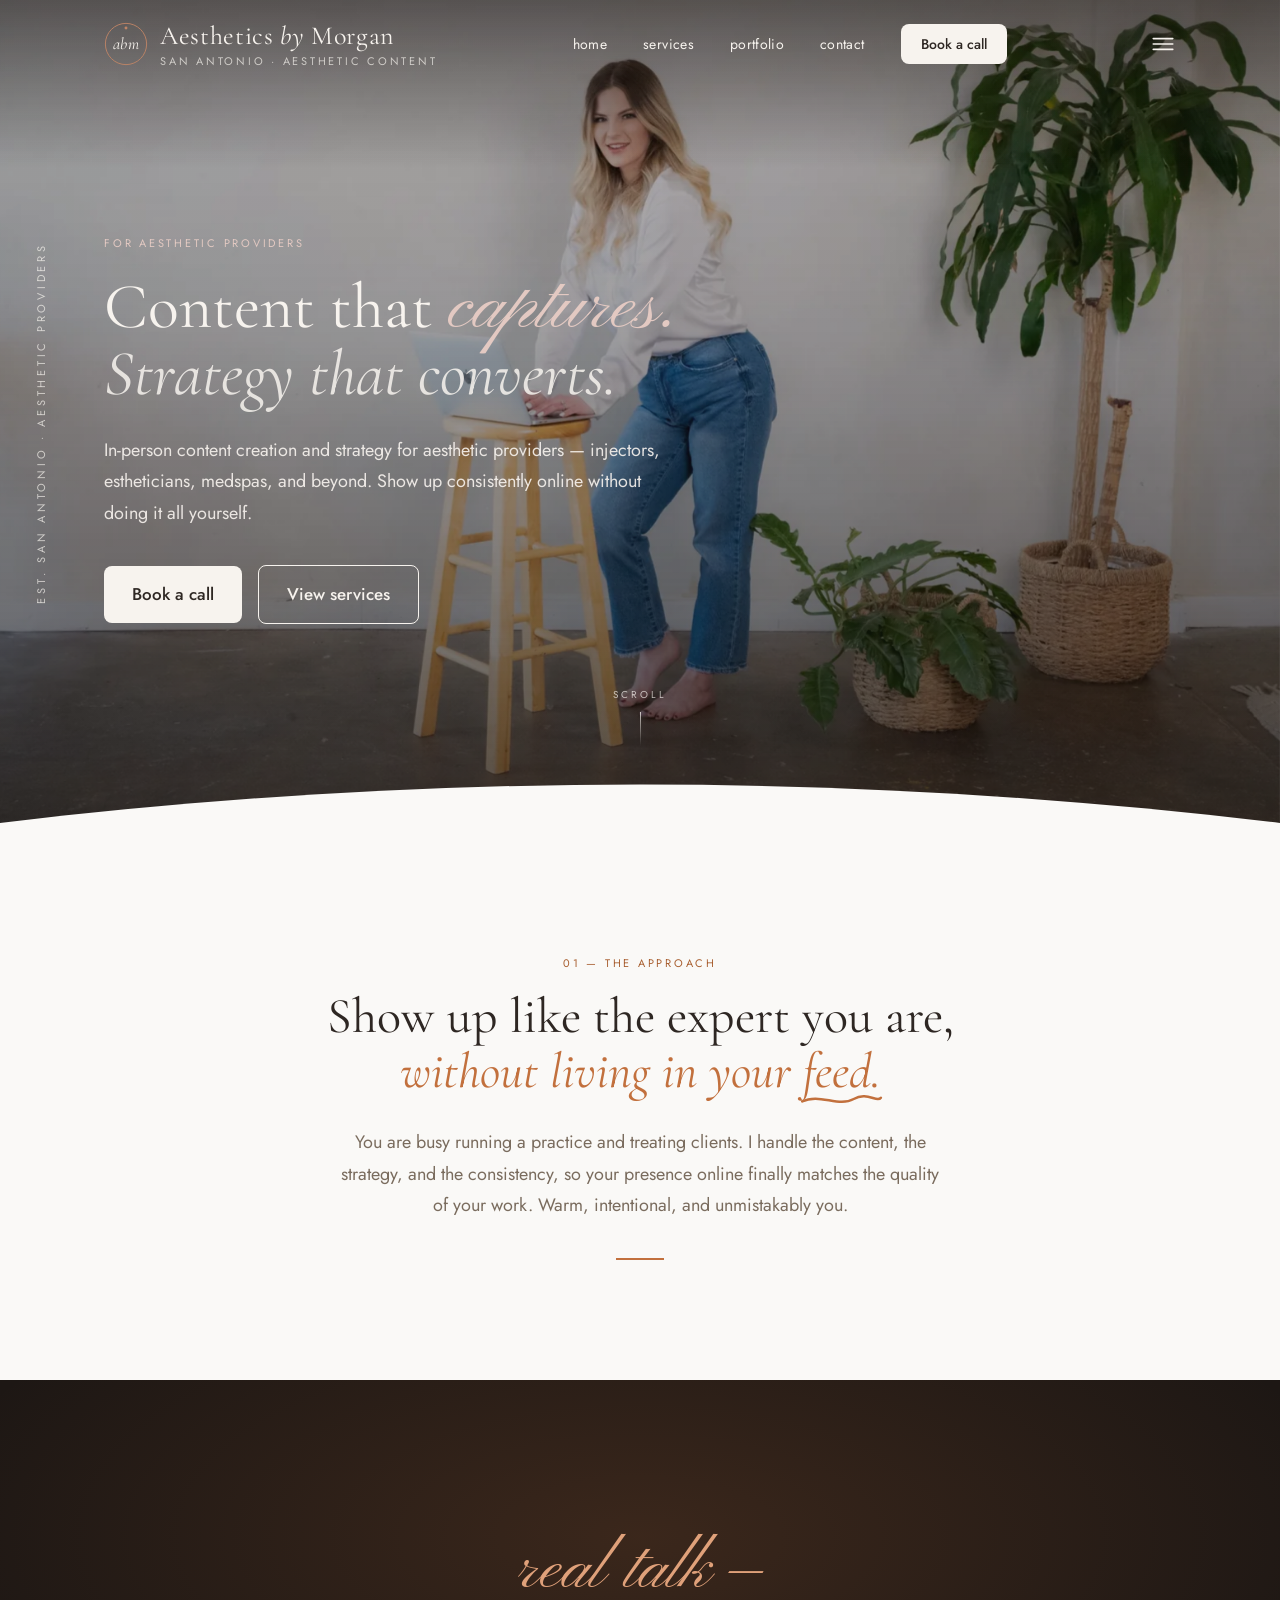
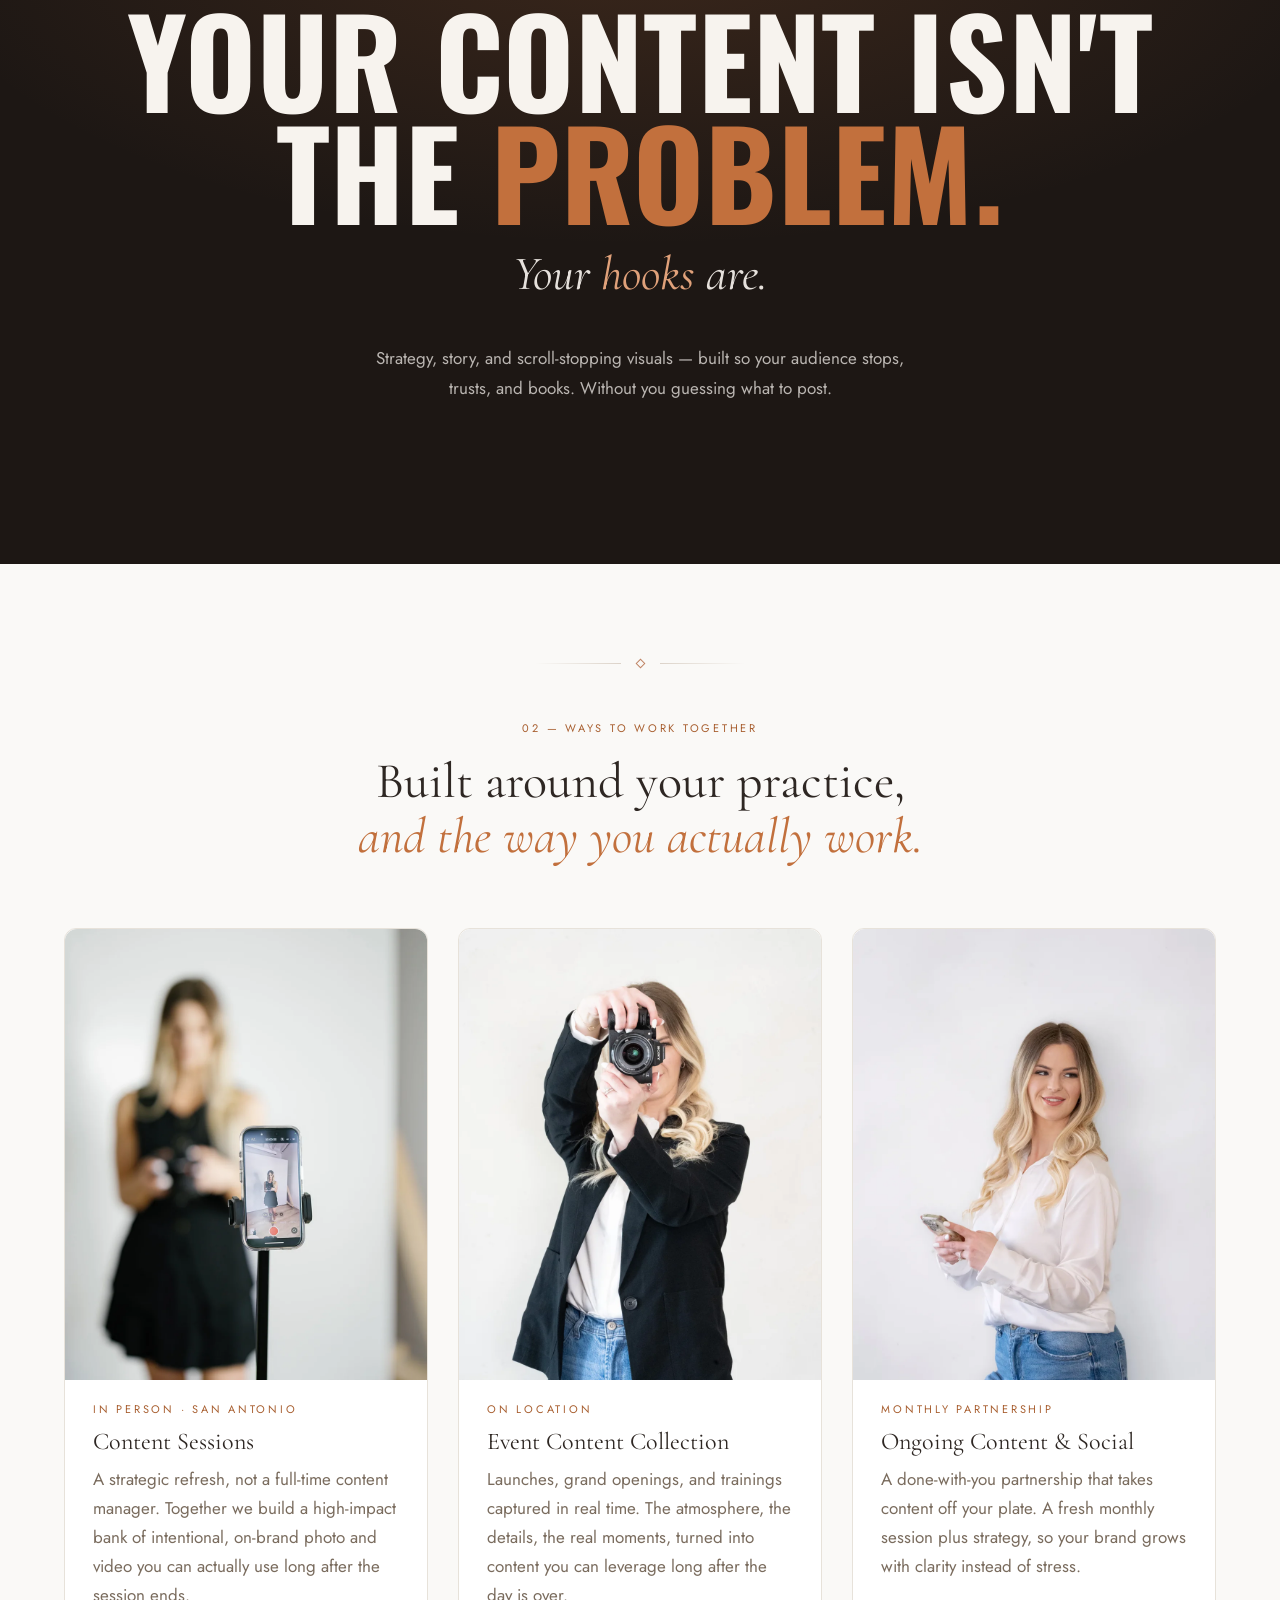
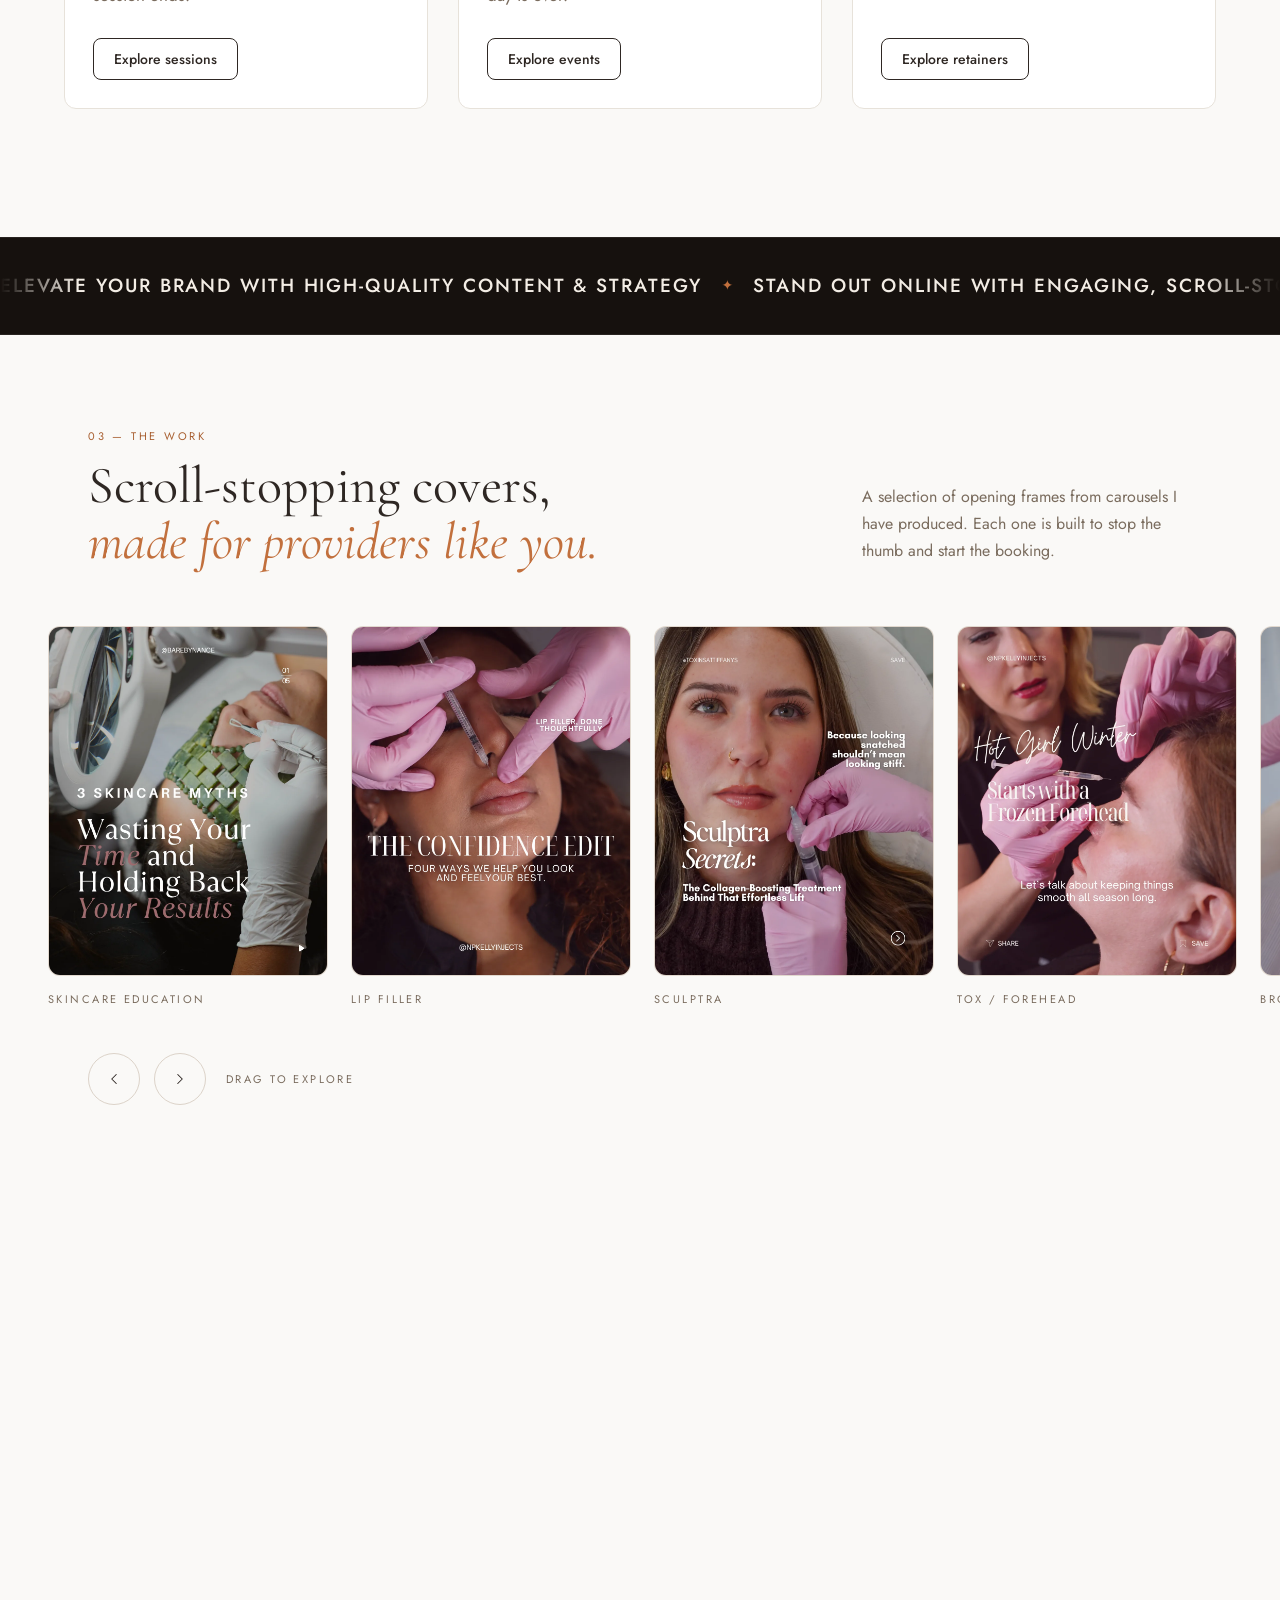
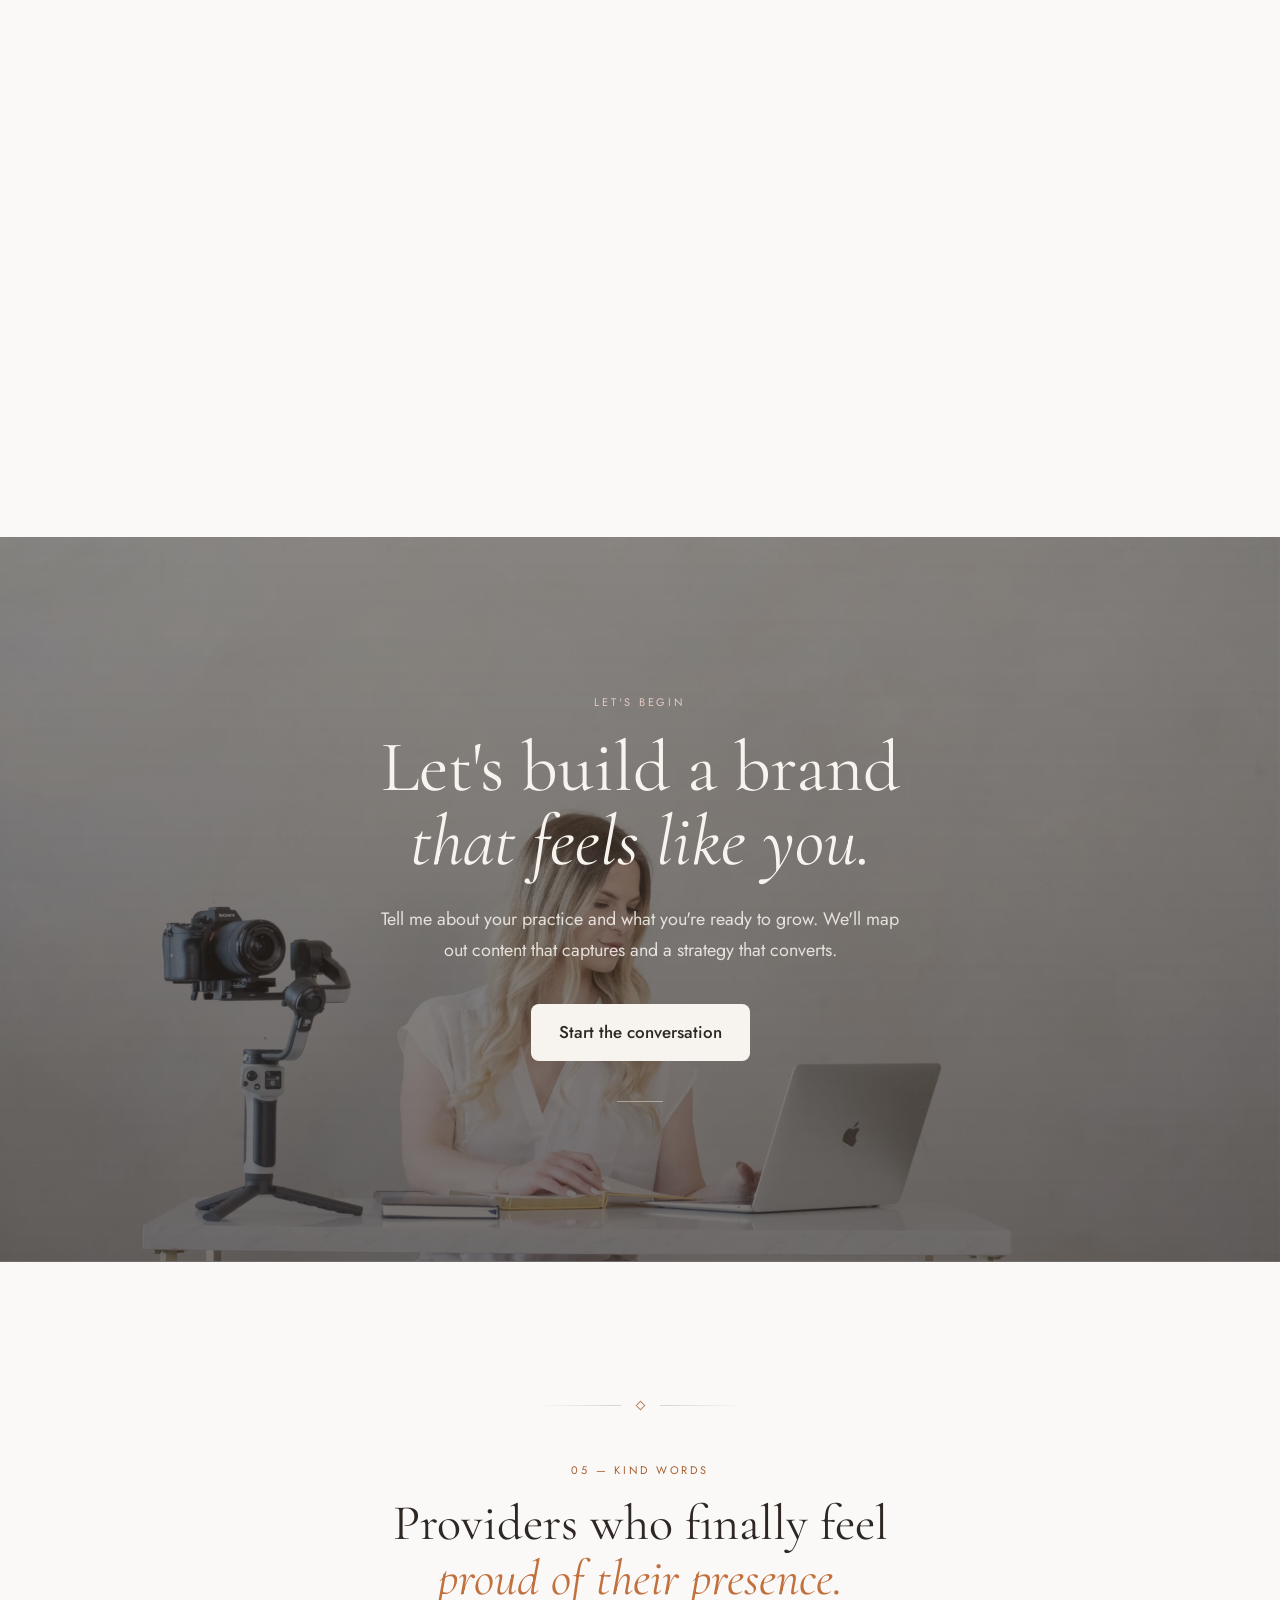
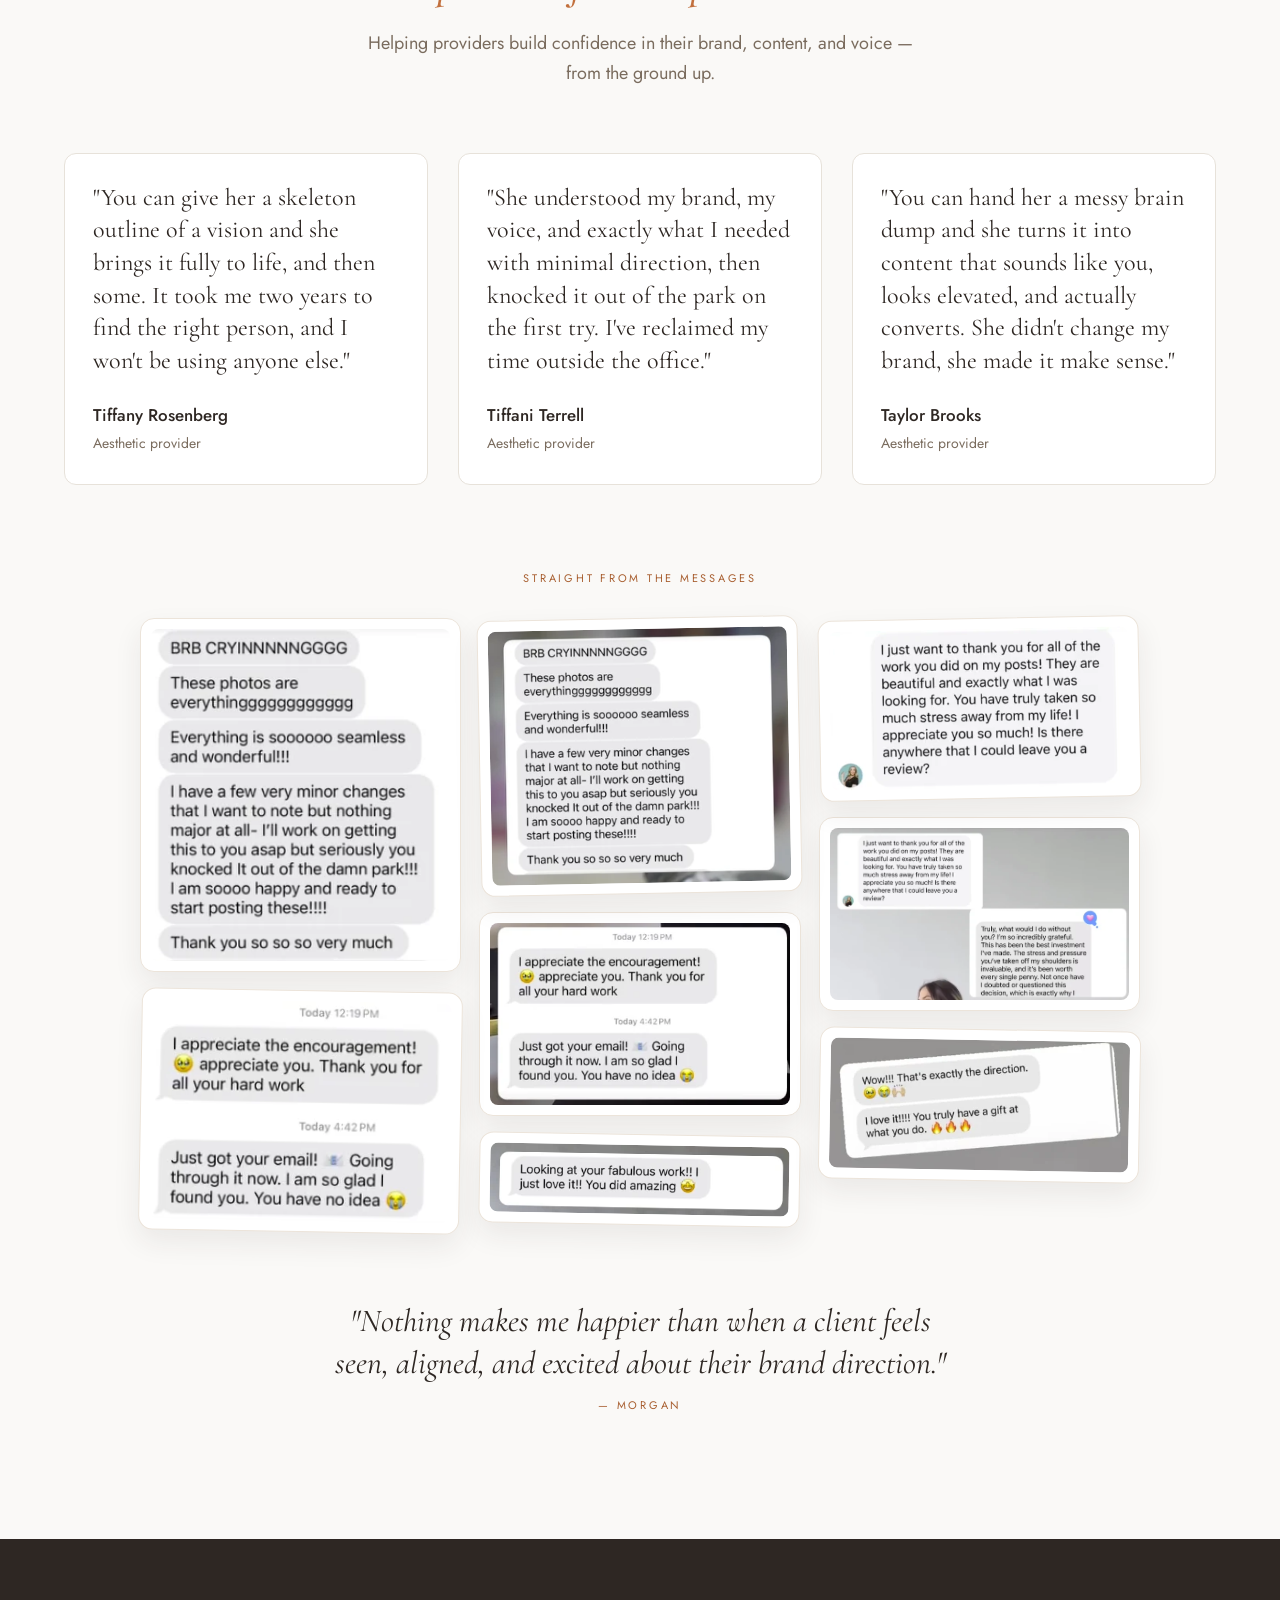
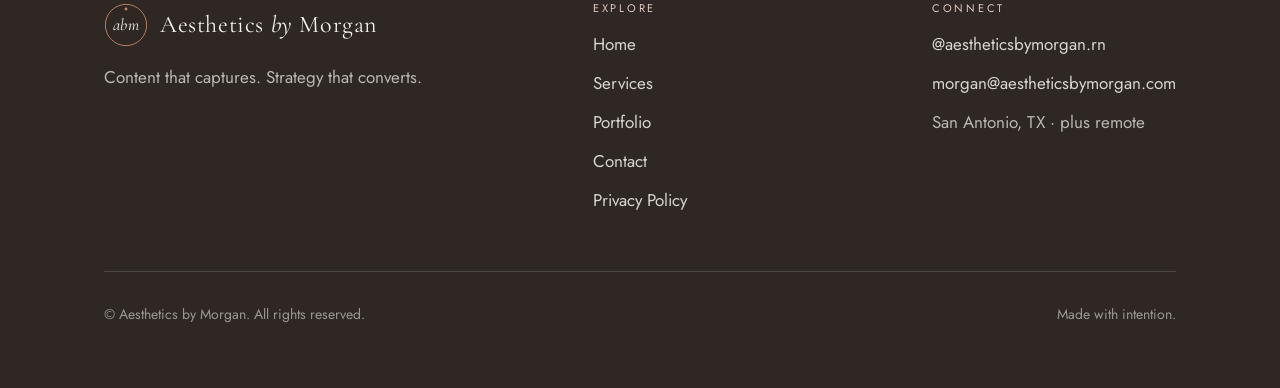
==== commit d541a9bf: "Reviews: Combine layout — caption intro, typed anchor quotes, responsive screenshot collage of real " ====
--- a/project/index.html
+++ b/project/index.html
@@ -126,6 +126,16 @@
       .abm-words .w{ opacity:1; transform:none; transition:none; }
       .abm-ul-svg path{ stroke-dashoffset:0; transition:none; }
     }
+    /* Review screenshot collage */
+    .abm-rev-masonry{ column-count:1; column-gap:18px; max-width:1000px; margin:0 auto; }
+    @media(min-width:560px){ .abm-rev-masonry{ column-count:2; } }
+    @media(min-width:920px){ .abm-rev-masonry{ column-count:3; } }
+    .abm-rev-card{ break-inside:avoid; margin:0 0 18px; background:#fff; border:1px solid #ece4da; border-radius:14px; padding:10px; box-shadow:0 12px 28px rgba(46,39,35,.08); transition:transform .3s ease, box-shadow .3s ease; }
+    .abm-rev-card img{ width:100%; display:block; border-radius:8px; }
+    .abm-rev-card:nth-child(3n){ transform:rotate(-1.1deg); }
+    .abm-rev-card:nth-child(3n+2){ transform:rotate(1deg); }
+    .abm-rev-card:hover{ transform:rotate(0) translateY(-3px); box-shadow:0 18px 36px rgba(46,39,35,.13); }
+    @media (prefers-reduced-motion: reduce){ .abm-rev-card{ transform:none !important; } }
   </style>
 </head>
 <body>
@@ -516,6 +526,7 @@
       <h2 class="abm-words" data-delay="1" style="font-weight:400;font-size:clamp(34px,4.4vw,50px);line-height:1.1;margin:0">
         Providers who finally feel<span class="block italic" style="color:#c2703d">proud of their presence.</span>
       </h2>
+      <p class="abm-reveal" data-delay="2" style="margin:22px auto 0;max-width:560px;font-size:18px;line-height:1.7;color:#7a6c5e">Helping providers build confidence in their brand, content, and voice — from the ground up.</p>
     </div>
     <div style="display:grid;grid-template-columns:repeat(auto-fit,minmax(280px,1fr));gap:clamp(20px,2.4vw,32px);align-items:start">
       <figure class="abm-card abm-lift abm-reveal" style="display:flex;flex-direction:column;margin:0">
@@ -540,6 +551,23 @@
         </figcaption>
       </figure>
     </div>
+
+      <!-- Screenshot collage (real client texts) -->
+      <p class="abm-eyebrow abm-reveal" style="text-align:center;margin:clamp(56px,8vw,88px) 0 clamp(26px,3vw,34px)">Straight from the messages</p>
+      <div class="abm-rev-masonry">
+        <figure class="abm-rev-card"><img src="images/reviews/r1.webp" alt="Text-message review from a happy client" loading="lazy"></figure>
+        <figure class="abm-rev-card"><img src="images/reviews/r2.webp" alt="Text-message review from a happy client" loading="lazy"></figure>
+        <figure class="abm-rev-card"><img src="images/reviews/r3.webp" alt="Text-message review from a happy client" loading="lazy"></figure>
+        <figure class="abm-rev-card"><img src="images/reviews/r4.webp" alt="Text-message review from a happy client" loading="lazy"></figure>
+        <figure class="abm-rev-card"><img src="images/reviews/r5.webp" alt="Text-message review from a happy client" loading="lazy"></figure>
+        <figure class="abm-rev-card"><img src="images/reviews/r6.webp" alt="Text-message review from a happy client" loading="lazy"></figure>
+        <figure class="abm-rev-card"><img src="images/reviews/r7.webp" alt="Text-message review from a happy client" loading="lazy"></figure>
+        <figure class="abm-rev-card"><img src="images/reviews/r8.webp" alt="Text-message review from a happy client" loading="lazy"></figure>
+      </div>
+
+      <!-- Closer in Morgan's voice -->
+      <p class="abm-reveal" style="text-align:center;max-width:620px;margin:clamp(46px,6vw,68px) auto 0;font-family:'Cormorant Garamond',Georgia,serif;font-style:italic;font-size:clamp(23px,3vw,32px);line-height:1.32;color:#2e2723">"Nothing makes me happier than when a client feels seen, aligned, and excited about their brand direction."</p>
+      <p class="abm-eyebrow abm-reveal" style="text-align:center;margin:16px 0 0">— Morgan</p>
   </div>
 </section>
 
